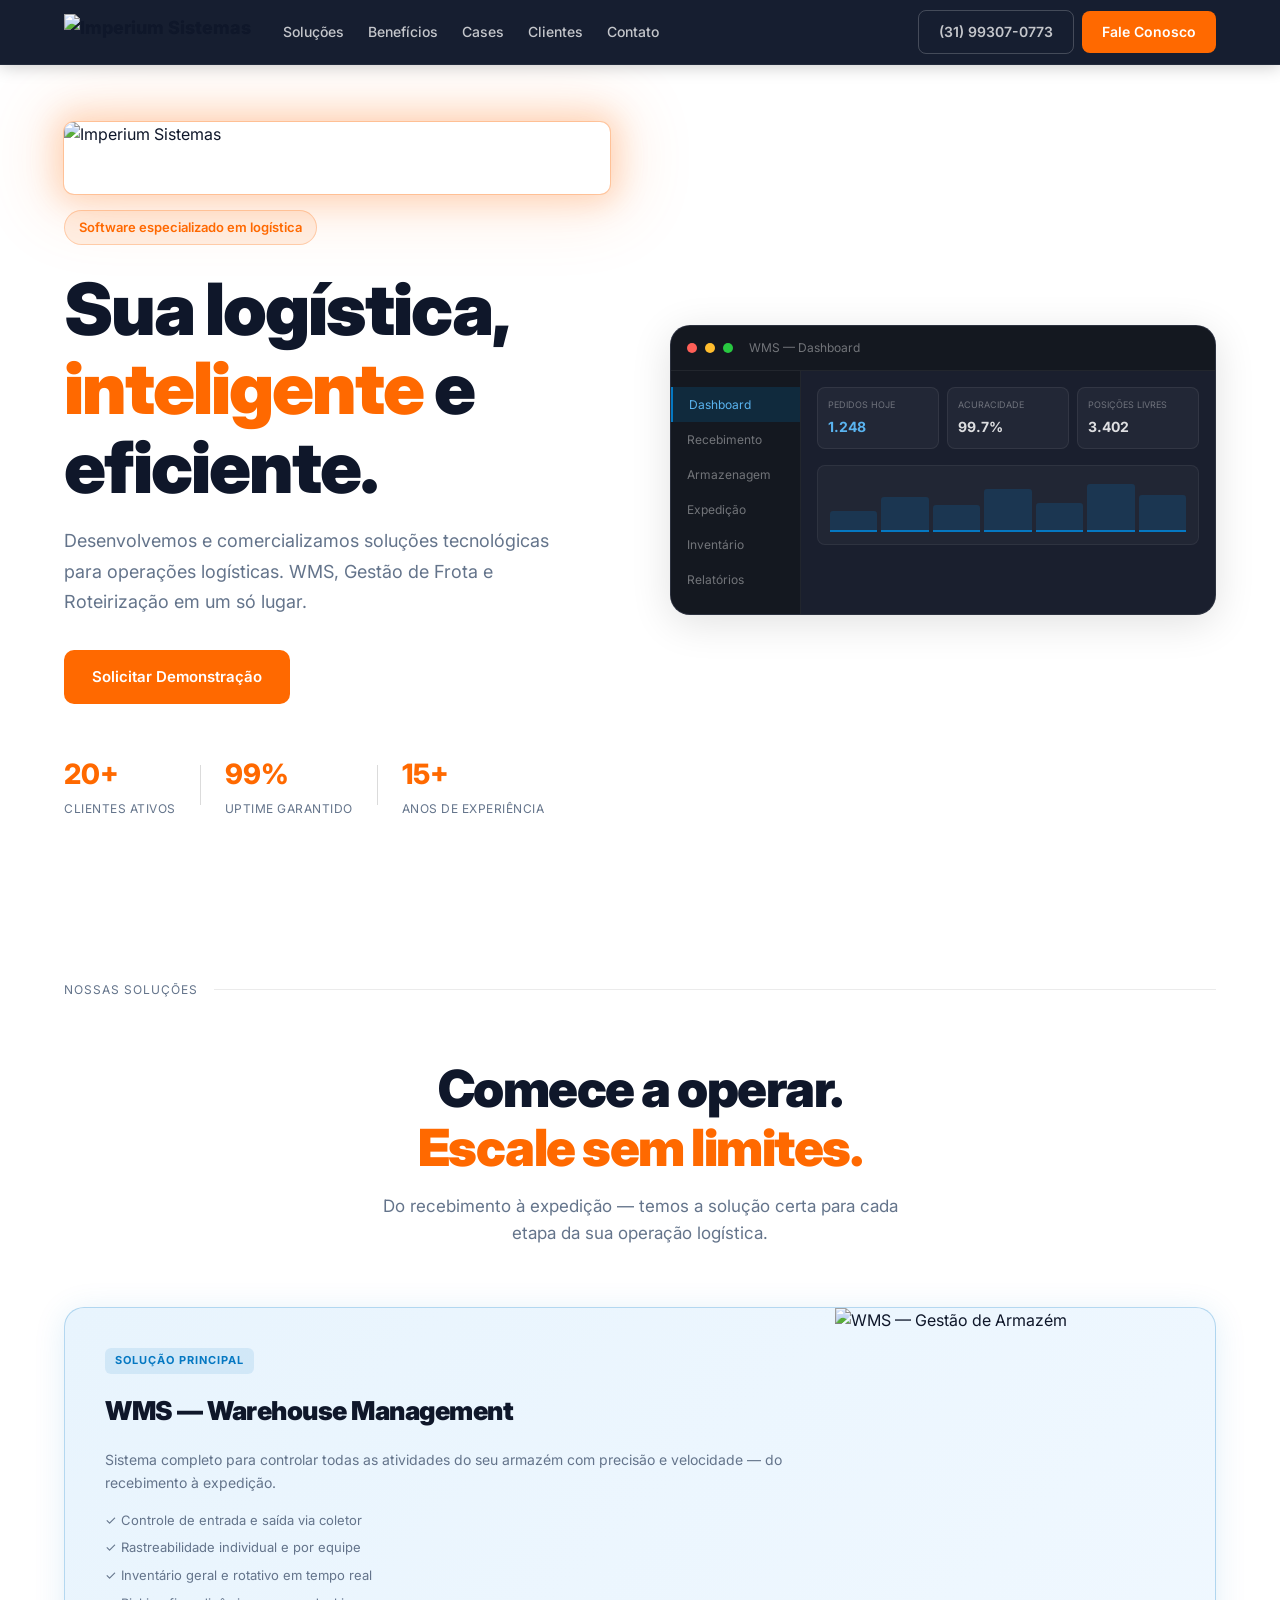
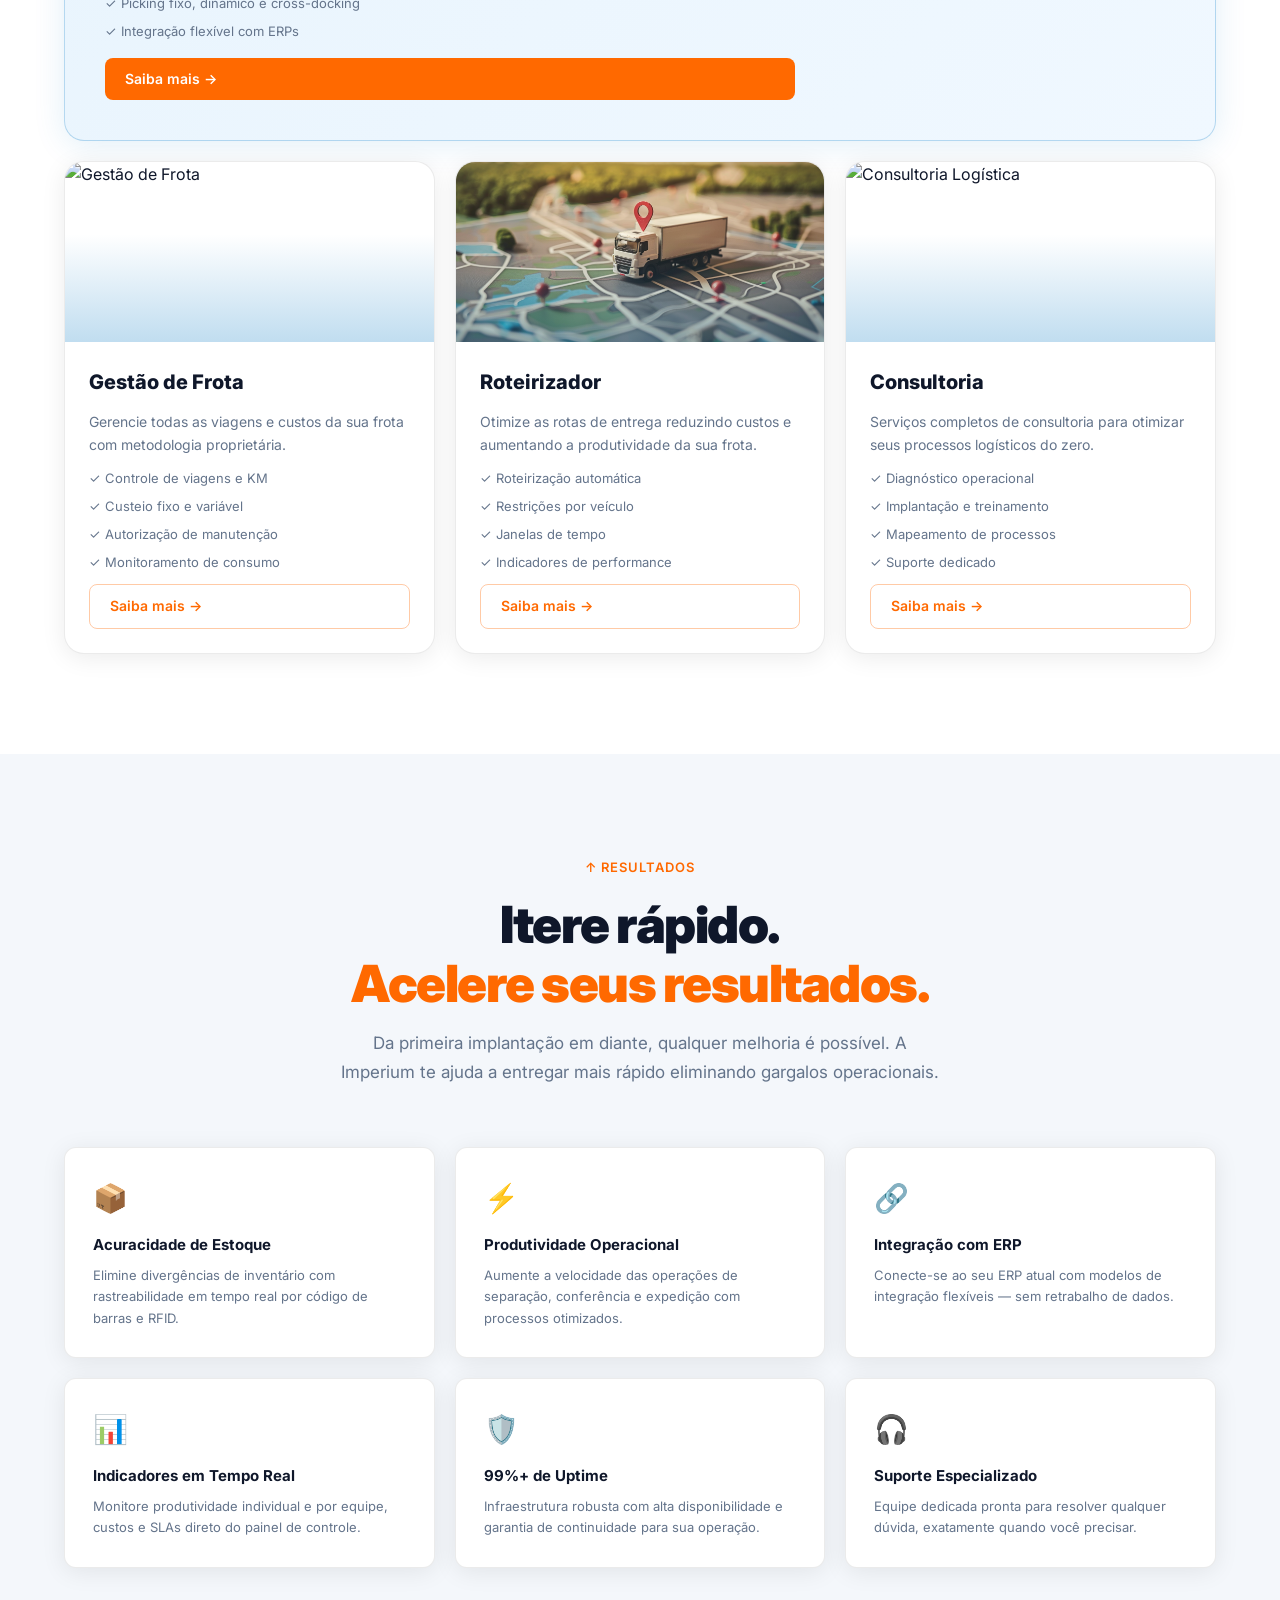
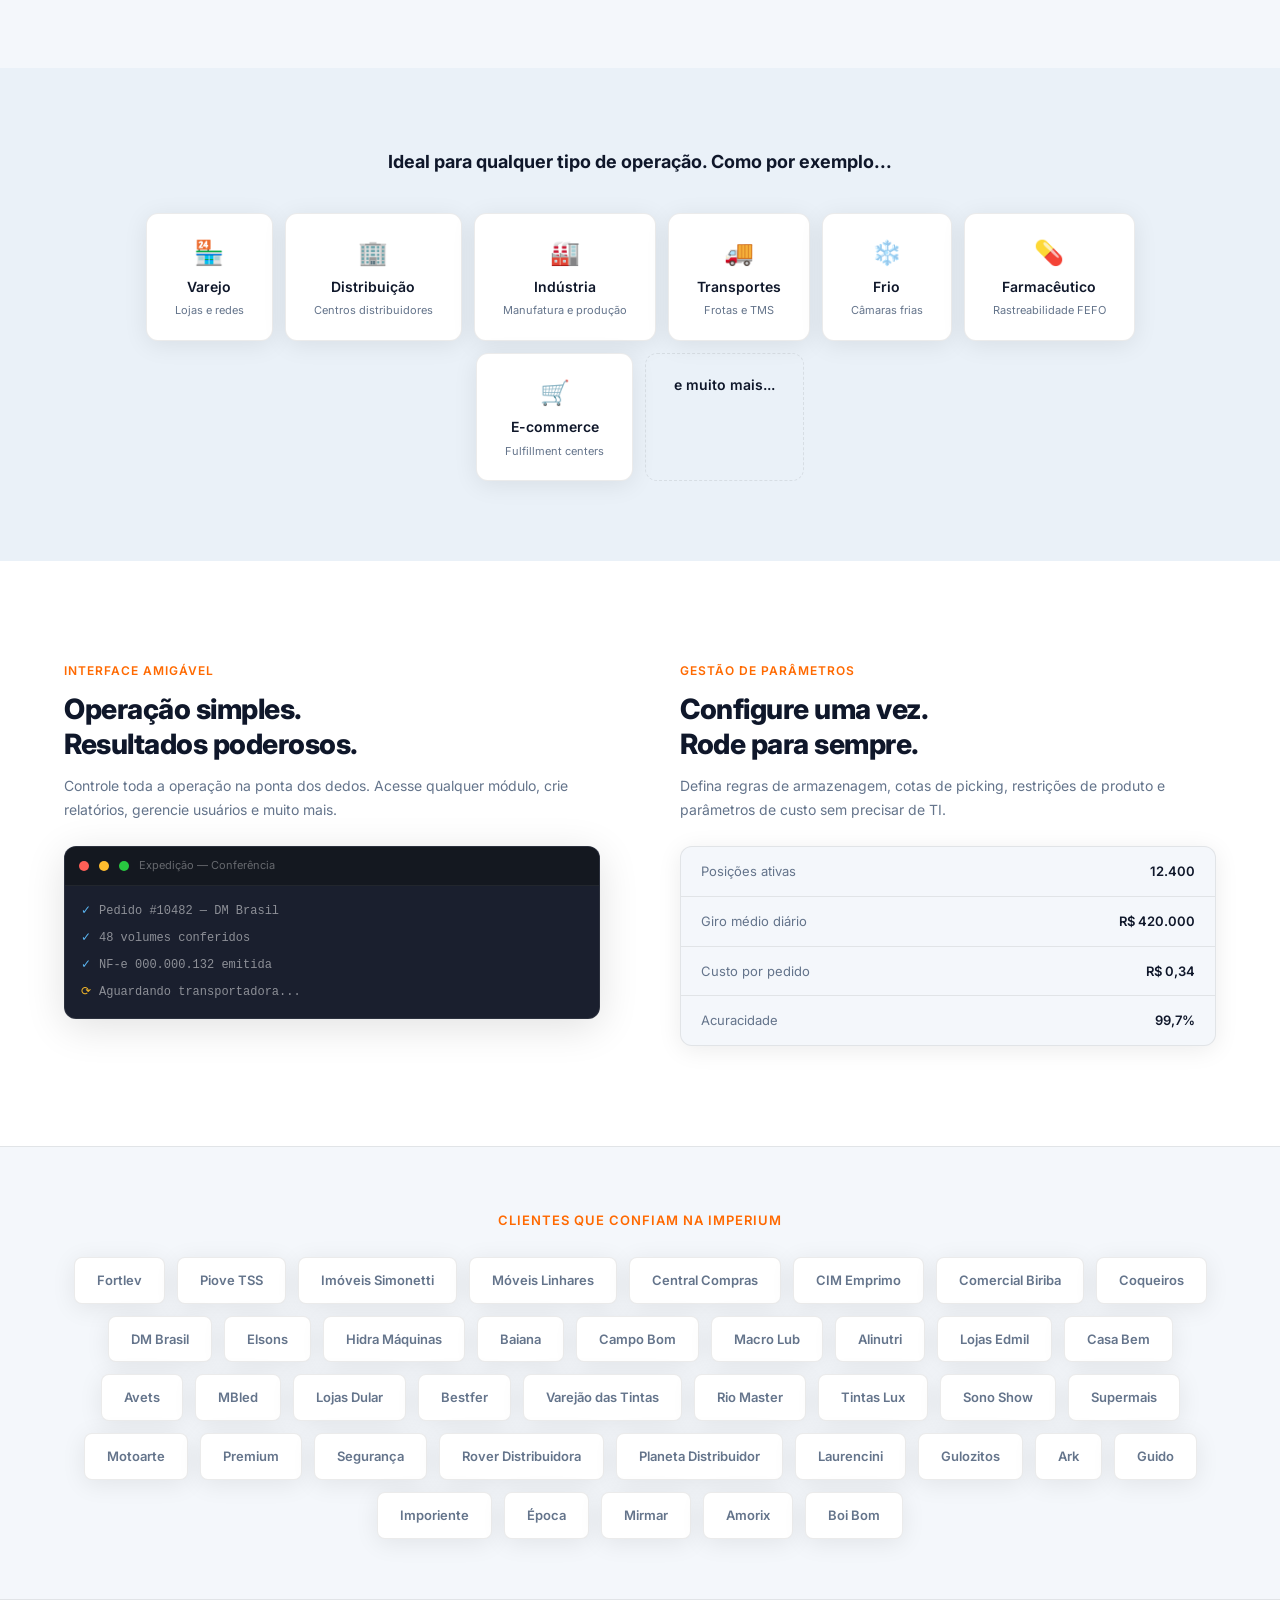
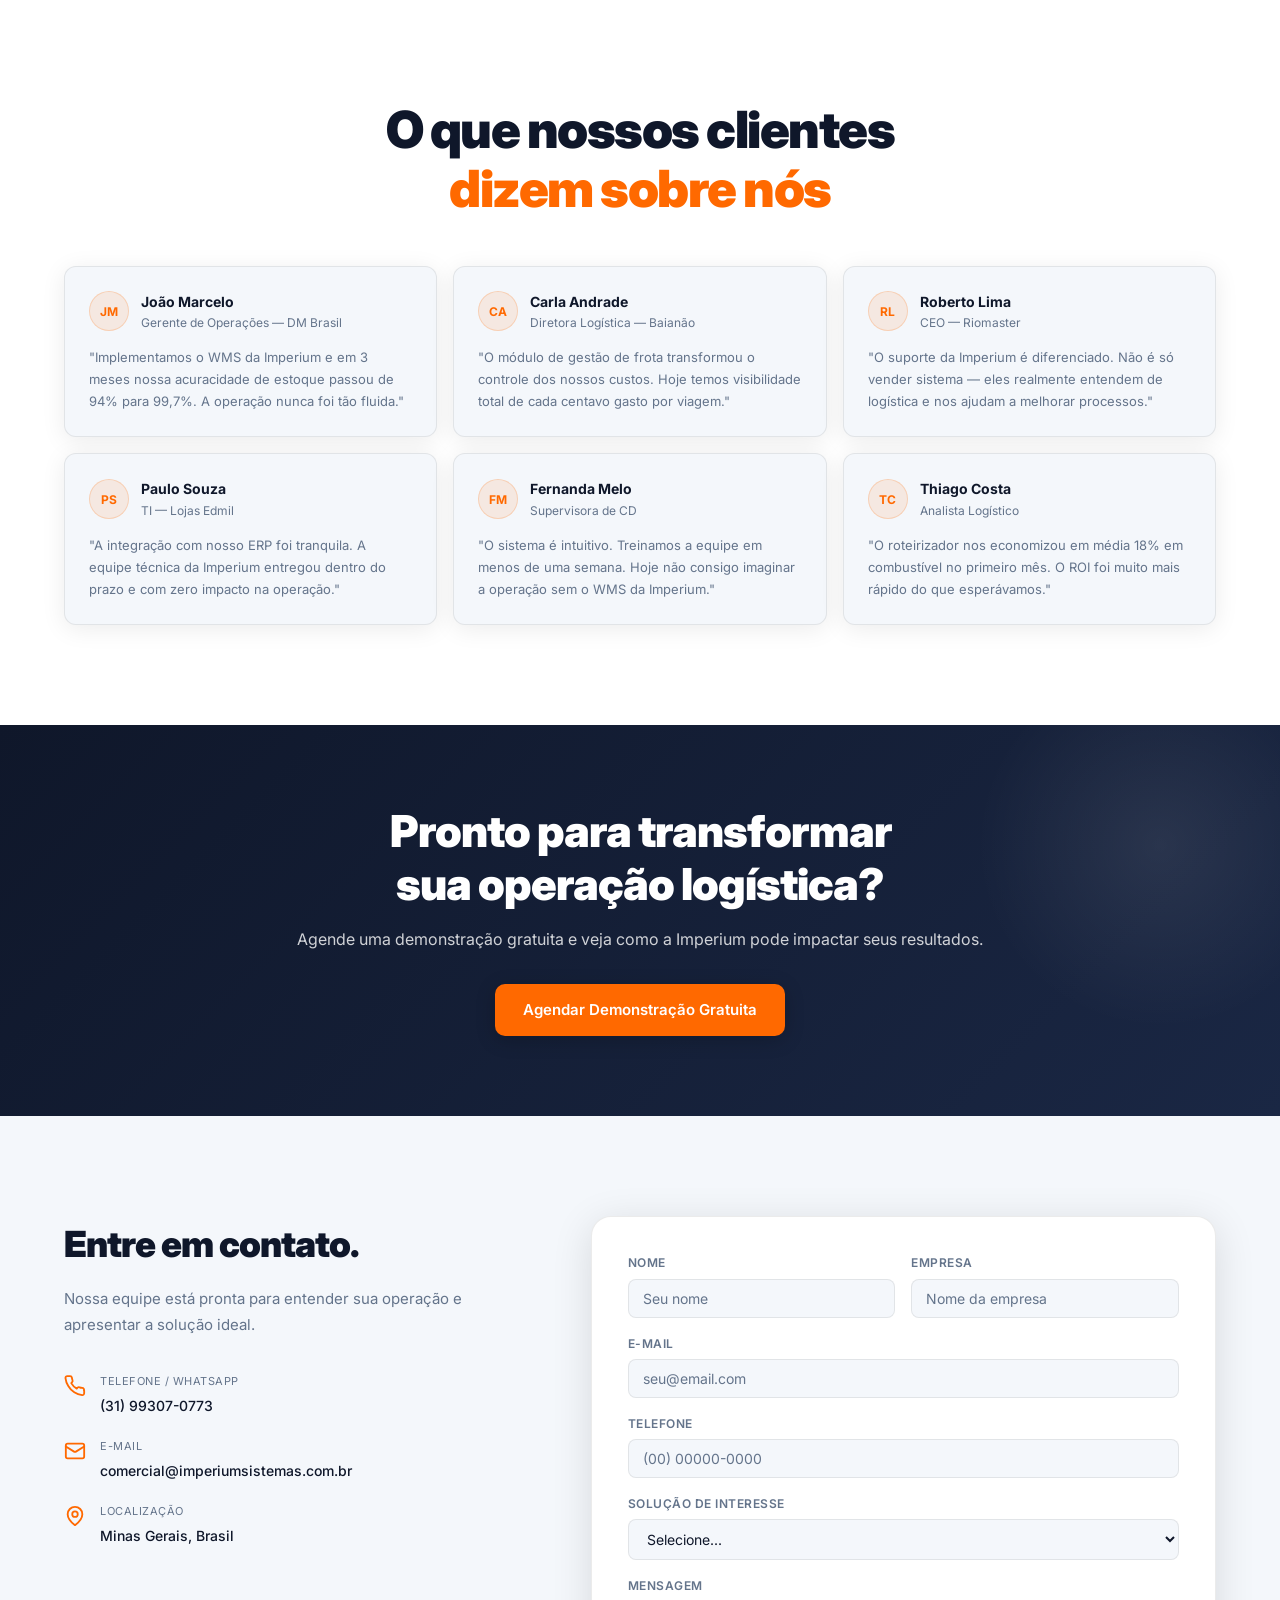
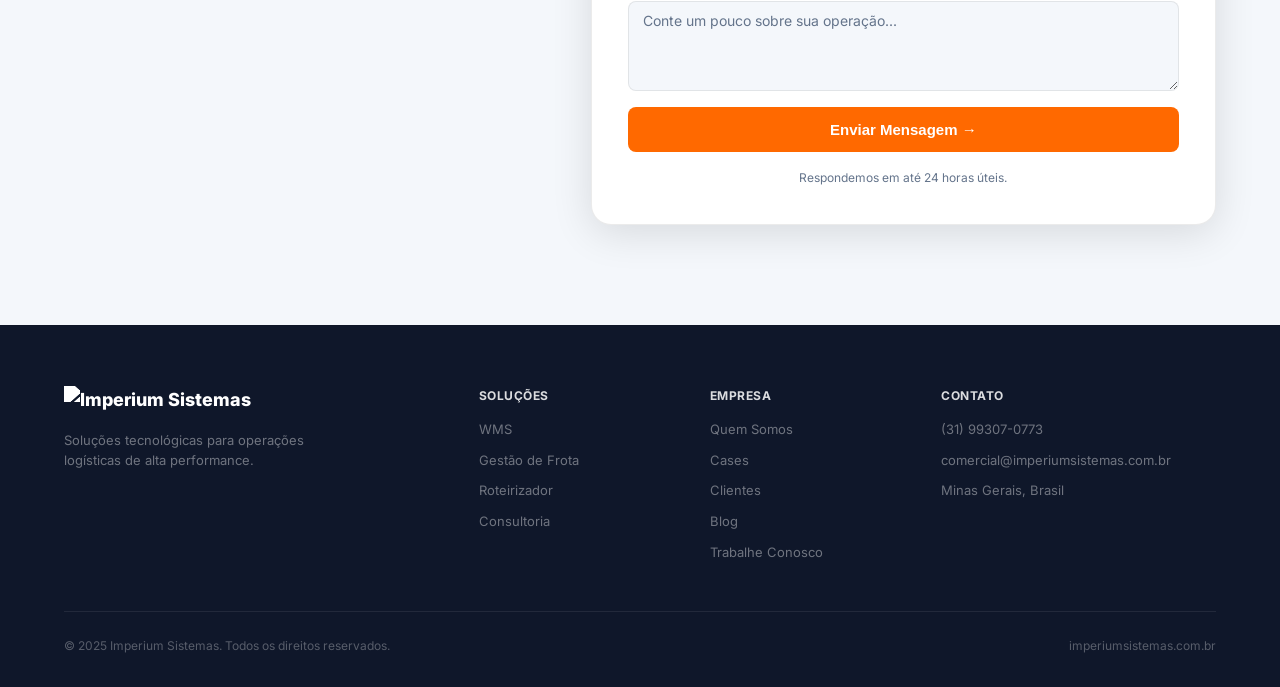
==== index.html @ 463099c1 "Initial commit — Imperium Sistemas site" ====
<!DOCTYPE html>
<html lang="pt-BR">
<head>
  <meta charset="UTF-8" />
  <meta name="viewport" content="width=device-width, initial-scale=1.0" />
  <title>Imperium Sistemas — Soluções em Logística</title>
  <link rel="preconnect" href="https://fonts.googleapis.com" />
  <link href="https://fonts.googleapis.com/css2?family=Inter:wght@400;500;600;700;800;900&display=swap" rel="stylesheet" />
  <link rel="stylesheet" href="style.css" />
</head>
<body>

  <!-- NAV -->
  <nav class="nav">
    <div class="nav-inner">
      <a href="#" class="logo">
        <img src="https://imperiumsistemas.com.br/wp-content/uploads/2020/06/logo_grande.jpeg" alt="Imperium Sistemas" class="logo-img" />
      </a>
      <ul class="nav-links">
        <li><a href="#solucoes">Soluções</a></li>
        <li><a href="#beneficios">Benefícios</a></li>
        <li><a href="#cases">Cases</a></li>
        <li><a href="#clientes">Clientes</a></li>
        <li><a href="#contato">Contato</a></li>
      </ul>
      <div class="nav-actions">
        <a href="tel:+5531993070773" class="btn btn-ghost">(31) 99307-0773</a>
        <a href="#contato" class="btn btn-primary">Fale Conosco</a>
      </div>
      <button class="hamburger" onclick="toggleMenu()">
        <span></span><span></span><span></span>
      </button>
    </div>
    <div class="mobile-menu" id="mobileMenu">
      <a href="#solucoes">Soluções</a>
      <a href="#beneficios">Benefícios</a>
      <a href="#cases">Cases</a>
      <a href="#clientes">Clientes</a>
      <a href="#contato">Contato</a>
    </div>
  </nav>

  <!-- HERO -->
  <section class="hero">
    <div class="hero-bg"></div>
    <div class="container">
      <div class="hero-logo-wrap">
        <img src="https://imperiumsistemas.com.br/wp-content/uploads/2020/06/logo_grande.jpeg" alt="Imperium Sistemas" class="hero-logo" />
      </div>
      <div class="hero-badge">Software especializado em logística</div>
      <h1 class="hero-title">
        Sua logística,<br />
        <span class="text-green">inteligente</span> e eficiente.
      </h1>
      <p class="hero-sub">
        Desenvolvemos e comercializamos soluções tecnológicas para operações logísticas.
        WMS, Gestão de Frota e Roteirização em um só lugar.
      </p>
      <div class="hero-cta">
        <a href="#contato" class="btn btn-primary btn-lg">Solicitar Demonstração</a>
        <a href="#solucoes" class="btn btn-ghost btn-lg">Ver Soluções →</a>
      </div>
      <div class="hero-stats">
        <div class="stat">
          <span class="stat-num">20+</span>
          <span class="stat-label">Clientes ativos</span>
        </div>
        <div class="stat-divider"></div>
        <div class="stat">
          <span class="stat-num">99%</span>
          <span class="stat-label">Uptime garantido</span>
        </div>
        <div class="stat-divider"></div>
        <div class="stat">
          <span class="stat-num">15+</span>
          <span class="stat-label">Anos de experiência</span>
        </div>
      </div>
    </div>
    <div class="hero-visual">
      <div class="dashboard-mock">
        <div class="mock-header">
          <span class="dot red"></span><span class="dot yellow"></span><span class="dot green"></span>
          <span class="mock-title" id="mockTitle">WMS — Dashboard</span>
        </div>
        <div class="mock-body">
          <div class="mock-sidebar">
            <div class="mock-item active" onclick="switchTab(this,'dashboard')">Dashboard</div>
            <div class="mock-item" onclick="switchTab(this,'recebimento')">Recebimento</div>
            <div class="mock-item" onclick="switchTab(this,'armazenagem')">Armazenagem</div>
            <div class="mock-item" onclick="switchTab(this,'expedicao')">Expedição</div>
            <div class="mock-item" onclick="switchTab(this,'inventario')">Inventário</div>
            <div class="mock-item" onclick="switchTab(this,'relatorios')">Relatórios</div>
          </div>
          <div class="mock-content" id="mockContent">
            <!-- Dashboard (padrão) -->
            <div class="mock-cards">
              <div class="mock-card">
                <span class="mock-card-label">Pedidos hoje</span>
                <span class="mock-card-val accent">1.248</span>
              </div>
              <div class="mock-card">
                <span class="mock-card-label">Acuracidade</span>
                <span class="mock-card-val">99.7%</span>
              </div>
              <div class="mock-card">
                <span class="mock-card-label">Posições livres</span>
                <span class="mock-card-val">3.402</span>
              </div>
            </div>
            <div class="mock-chart">
              <div class="chart-bar" style="height:40%"></div>
              <div class="chart-bar" style="height:65%"></div>
              <div class="chart-bar" style="height:50%"></div>
              <div class="chart-bar" style="height:80%"></div>
              <div class="chart-bar" style="height:55%"></div>
              <div class="chart-bar" style="height:90%"></div>
              <div class="chart-bar" style="height:70%"></div>
            </div>
          </div>
        </div>
      </div>
    </div>
  </section>

  <!-- SECTION LABEL -->
  <div class="section-label container">
    <span>Nossas Soluções</span>
    <div class="section-line"></div>
  </div>

  <!-- SOLUCOES -->
  <section class="solucoes" id="solucoes">
    <div class="container">
      <div class="section-header">
        <h2>Comece a operar.<br /><span class="text-green">Escale sem limites.</span></h2>
        <p>Do recebimento à expedição — temos a solução certa para cada etapa da sua operação logística.</p>
      </div>

      <div class="solutions-grid">

        <!-- WMS — card destaque com imagem lateral -->
        <div class="solution-card featured">
          <div class="sol-body">
            <div class="sol-tag">Solução Principal</div>
            <h3>WMS — Warehouse Management</h3>
            <p class="sol-desc">Sistema completo para controlar todas as atividades do seu armazém com precisão e velocidade — do recebimento à expedição.</p>
            <ul class="sol-list">
              <li>✓ Controle de entrada e saída via coletor</li>
              <li>✓ Rastreabilidade individual e por equipe</li>
              <li>✓ Inventário geral e rotativo em tempo real</li>
              <li>✓ Picking fixo, dinâmico e cross-docking</li>
              <li>✓ Integração flexível com ERPs</li>
            </ul>
            <a href="#contato" class="btn btn-primary">Saiba mais →</a>
          </div>
          <div class="sol-img-wrap">
            <img src="https://imperiumsistemas.com.br/wp-content/uploads/2021/01/shutterstock_252243379.jpg" alt="WMS — Gestão de Armazém" />
          </div>
        </div>

        <!-- Gestão de Frota -->
        <div class="solution-card">
          <div class="sol-img-top">
            <img src="https://imperiumsistemas.com.br/wp-content/uploads/2021/01/shutterstock_1767307106.jpg" alt="Gestão de Frota" />
            <div class="sol-img-overlay"></div>
          </div>
          <div class="sol-card-body">
            <h3>Gestão de Frota</h3>
            <p class="sol-desc">Gerencie todas as viagens e custos da sua frota com metodologia proprietária.</p>
            <ul class="sol-list">
              <li>✓ Controle de viagens e KM</li>
              <li>✓ Custeio fixo e variável</li>
              <li>✓ Autorização de manutenção</li>
              <li>✓ Monitoramento de consumo</li>
            </ul>
            <a href="#contato" class="btn btn-outline">Saiba mais →</a>
          </div>
        </div>

        <!-- Roteirizador -->
        <div class="solution-card">
          <div class="sol-img-top">
            <img src="imagem-caminhão em mapa.png" alt="Roteirizador" />
            <div class="sol-img-overlay"></div>
          </div>
          <div class="sol-card-body">
            <h3>Roteirizador</h3>
            <p class="sol-desc">Otimize as rotas de entrega reduzindo custos e aumentando a produtividade da sua frota.</p>
            <ul class="sol-list">
              <li>✓ Roteirização automática</li>
              <li>✓ Restrições por veículo</li>
              <li>✓ Janelas de tempo</li>
              <li>✓ Indicadores de performance</li>
            </ul>
            <a href="#contato" class="btn btn-outline">Saiba mais →</a>
          </div>
        </div>

        <!-- Consultoria -->
        <div class="solution-card">
          <div class="sol-img-top">
            <img src="https://images.unsplash.com/photo-1600880292203-757bb62b4baf?w=600&q=80" alt="Consultoria Logística" />
            <div class="sol-img-overlay"></div>
          </div>
          <div class="sol-card-body">
            <h3>Consultoria</h3>
            <p class="sol-desc">Serviços completos de consultoria para otimizar seus processos logísticos do zero.</p>
            <ul class="sol-list">
              <li>✓ Diagnóstico operacional</li>
              <li>✓ Implantação e treinamento</li>
              <li>✓ Mapeamento de processos</li>
              <li>✓ Suporte dedicado</li>
            </ul>
            <a href="#contato" class="btn btn-outline">Saiba mais →</a>
          </div>
        </div>

      </div>
    </div>
  </section>

  <!-- BENEFICIOS -->
  <section class="beneficios" id="beneficios">
    <div class="container">
      <div class="section-label-inline">
        <span class="text-green">↑ Resultados</span>
      </div>
      <h2 class="section-title-center">Itere rápido.<br /><span class="text-green">Acelere seus resultados.</span></h2>
      <p class="section-sub-center">Da primeira implantação em diante, qualquer melhoria é possível. A Imperium te ajuda a entregar mais rápido eliminando gargalos operacionais.</p>

      <div class="benefits-grid">
        <div class="benefit-card">
          <div class="benefit-icon">📦</div>
          <h4>Acuracidade de Estoque</h4>
          <p>Elimine divergências de inventário com rastreabilidade em tempo real por código de barras e RFID.</p>
        </div>
        <div class="benefit-card">
          <div class="benefit-icon">⚡</div>
          <h4>Produtividade Operacional</h4>
          <p>Aumente a velocidade das operações de separação, conferência e expedição com processos otimizados.</p>
        </div>
        <div class="benefit-card">
          <div class="benefit-icon">🔗</div>
          <h4>Integração com ERP</h4>
          <p>Conecte-se ao seu ERP atual com modelos de integração flexíveis — sem retrabalho de dados.</p>
        </div>
        <div class="benefit-card">
          <div class="benefit-icon">📊</div>
          <h4>Indicadores em Tempo Real</h4>
          <p>Monitore produtividade individual e por equipe, custos e SLAs direto do painel de controle.</p>
        </div>
        <div class="benefit-card">
          <div class="benefit-icon">🛡️</div>
          <h4>99%+ de Uptime</h4>
          <p>Infraestrutura robusta com alta disponibilidade e garantia de continuidade para sua operação.</p>
        </div>
        <div class="benefit-card">
          <div class="benefit-icon">🎧</div>
          <h4>Suporte Especializado</h4>
          <p>Equipe dedicada pronta para resolver qualquer dúvida, exatamente quando você precisar.</p>
        </div>
      </div>
    </div>
  </section>

  <!-- IDEAL PARA -->
  <section class="ideal">
    <div class="container">
      <p class="ideal-label">Ideal para qualquer tipo de operação. Como por exemplo...</p>
      <div class="ideal-grid">
        <div class="ideal-card">
          <span class="ideal-icon">🏪</span>
          <span>Varejo</span>
          <small>Lojas e redes</small>
        </div>
        <div class="ideal-card">
          <span class="ideal-icon">🏢</span>
          <span>Distribuição</span>
          <small>Centros distribuidores</small>
        </div>
        <div class="ideal-card">
          <span class="ideal-icon">🏭</span>
          <span>Indústria</span>
          <small>Manufatura e produção</small>
        </div>
        <div class="ideal-card">
          <span class="ideal-icon">🚚</span>
          <span>Transportes</span>
          <small>Frotas e TMS</small>
        </div>
        <div class="ideal-card">
          <span class="ideal-icon">❄️</span>
          <span>Frio</span>
          <small>Câmaras frias</small>
        </div>
        <div class="ideal-card">
          <span class="ideal-icon">💊</span>
          <span>Farmacêutico</span>
          <small>Rastreabilidade FEFO</small>
        </div>
        <div class="ideal-card">
          <span class="ideal-icon">🛒</span>
          <span>E-commerce</span>
          <small>Fulfillment centers</small>
        </div>
        <div class="ideal-card more">
          <span>e muito mais...</span>
        </div>
      </div>
    </div>
  </section>

  <!-- DIFERENCIAIS -->
  <section class="diferenciais">
    <div class="container">
      <div class="dif-grid">
        <div class="dif-left">
          <span class="text-green small-label">Interface Amigável</span>
          <h3>Operação simples.<br />Resultados poderosos.</h3>
          <p>Controle toda a operação na ponta dos dedos. Acesse qualquer módulo, crie relatórios, gerencie usuários e muito mais.</p>
          <div class="dif-terminal">
            <div class="terminal-header">
              <span class="dot red"></span><span class="dot yellow"></span><span class="dot green"></span>
              <span>Expedição — Conferência</span>
            </div>
            <div class="terminal-body">
              <div class="t-line"><span class="t-green">✓</span> Pedido #10482 — DM Brasil</div>
              <div class="t-line"><span class="t-green">✓</span> 48 volumes conferidos</div>
              <div class="t-line"><span class="t-green">✓</span> NF-e 000.000.132 emitida</div>
              <div class="t-line"><span class="t-yellow">⟳</span> Aguardando transportadora...</div>
            </div>
          </div>
        </div>
        <div class="dif-right">
          <span class="text-green small-label">Gestão de Parâmetros</span>
          <h3>Configure uma vez.<br />Rode para sempre.</h3>
          <p>Defina regras de armazenagem, cotas de picking, restrições de produto e parâmetros de custo sem precisar de TI.</p>
          <div class="dif-pricing">
            <div class="pricing-row">
              <span>Posições ativas</span>
              <span class="text-green">12.400</span>
            </div>
            <div class="pricing-row">
              <span>Giro médio diário</span>
              <span>R$ 420.000</span>
            </div>
            <div class="pricing-row">
              <span>Custo por pedido</span>
              <span class="text-green">R$ 0,34</span>
            </div>
            <div class="pricing-row">
              <span>Acuracidade</span>
              <span class="text-green">99,7%</span>
            </div>
          </div>
        </div>
      </div>
    </div>
  </section>

  <!-- CLIENTES -->
  <section class="clientes" id="clientes">
    <div class="container">
      <div class="section-label-inline">
        <span class="text-green">Clientes que confiam na Imperium</span>
      </div>
      <div class="clients-logos">
        <div class="client-logo">Fortlev</div>
        <div class="client-logo">Piove TSS</div>
        <div class="client-logo">Imóveis Simonetti</div>
        <div class="client-logo">Móveis Linhares</div>
        <div class="client-logo">Central Compras</div>
        <div class="client-logo">CIM Emprimo</div>
        <div class="client-logo">Comercial Biriba</div>
        <div class="client-logo">Coqueiros</div>
        <div class="client-logo">DM Brasil</div>
        <div class="client-logo">Elsons</div>
        <div class="client-logo">Hidra Máquinas</div>
        <div class="client-logo">Baiana</div>
        <div class="client-logo">Campo Bom</div>
        <div class="client-logo">Macro Lub</div>
        <div class="client-logo">Alinutri</div>
        <div class="client-logo">Lojas Edmil</div>
        <div class="client-logo">Casa Bem</div>
        <div class="client-logo">Avets</div>
        <div class="client-logo">MBled</div>
        <div class="client-logo">Lojas Dular</div>
        <div class="client-logo">Bestfer</div>
        <div class="client-logo">Varejão das Tintas</div>
        <div class="client-logo">Rio Master</div>
        <div class="client-logo">Tintas Lux</div>
        <div class="client-logo">Sono Show</div>
        <div class="client-logo">Supermais</div>
        <div class="client-logo">Motoarte</div>
        <div class="client-logo">Premium</div>
        <div class="client-logo">Segurança</div>
        <div class="client-logo">Rover Distribuidora</div>
        <div class="client-logo">Planeta Distribuidor</div>
        <div class="client-logo">Laurencini</div>
        <div class="client-logo">Gulozitos</div>
        <div class="client-logo">Ark</div>
        <div class="client-logo">Guido</div>
        <div class="client-logo">Imporiente</div>
        <div class="client-logo">Época</div>
        <div class="client-logo">Mirmar</div>
        <div class="client-logo">Amorix</div>
        <div class="client-logo">Boi Bom</div>
      </div>
    </div>
  </section>

  <!-- DEPOIMENTOS -->
  <section class="depoimentos" id="cases">
    <div class="container">
      <h2 class="section-title-center">O que nossos clientes<br /><span class="text-green">dizem sobre nós</span></h2>
      <div class="testimonials-grid">

        <div class="testimonial-card">
          <div class="testi-header">
            <div class="testi-avatar">JM</div>
            <div>
              <div class="testi-name">João Marcelo</div>
              <div class="testi-role">Gerente de Operações — DM Brasil</div>
            </div>
          </div>
          <p>"Implementamos o WMS da Imperium e em 3 meses nossa acuracidade de estoque passou de 94% para 99,7%. A operação nunca foi tão fluida."</p>
        </div>

        <div class="testimonial-card">
          <div class="testi-header">
            <div class="testi-avatar">CA</div>
            <div>
              <div class="testi-name">Carla Andrade</div>
              <div class="testi-role">Diretora Logística — Baianão</div>
            </div>
          </div>
          <p>"O módulo de gestão de frota transformou o controle dos nossos custos. Hoje temos visibilidade total de cada centavo gasto por viagem."</p>
        </div>

        <div class="testimonial-card">
          <div class="testi-header">
            <div class="testi-avatar">RL</div>
            <div>
              <div class="testi-name">Roberto Lima</div>
              <div class="testi-role">CEO — Riomaster</div>
            </div>
          </div>
          <p>"O suporte da Imperium é diferenciado. Não é só vender sistema — eles realmente entendem de logística e nos ajudam a melhorar processos."</p>
        </div>

        <div class="testimonial-card">
          <div class="testi-header">
            <div class="testi-avatar">PS</div>
            <div>
              <div class="testi-name">Paulo Souza</div>
              <div class="testi-role">TI — Lojas Edmil</div>
            </div>
          </div>
          <p>"A integração com nosso ERP foi tranquila. A equipe técnica da Imperium entregou dentro do prazo e com zero impacto na operação."</p>
        </div>

        <div class="testimonial-card">
          <div class="testi-header">
            <div class="testi-avatar">FM</div>
            <div>
              <div class="testi-name">Fernanda Melo</div>
              <div class="testi-role">Supervisora de CD</div>
            </div>
          </div>
          <p>"O sistema é intuitivo. Treinamos a equipe em menos de uma semana. Hoje não consigo imaginar a operação sem o WMS da Imperium."</p>
        </div>

        <div class="testimonial-card">
          <div class="testi-header">
            <div class="testi-avatar">TC</div>
            <div>
              <div class="testi-name">Thiago Costa</div>
              <div class="testi-role">Analista Logístico</div>
            </div>
          </div>
          <p>"O roteirizador nos economizou em média 18% em combustível no primeiro mês. O ROI foi muito mais rápido do que esperávamos."</p>
        </div>

      </div>
    </div>
  </section>

  <!-- CTA BANNER -->
  <section class="cta-banner">
    <div class="container">
      <div class="cta-content">
        <h2>Pronto para transformar<br />sua operação logística?</h2>
        <p>Agende uma demonstração gratuita e veja como a Imperium pode impactar seus resultados.</p>
        <a href="#contato" class="btn btn-primary btn-lg">Agendar Demonstração Gratuita</a>
      </div>
    </div>
  </section>

  <!-- CONTATO -->
  <section class="contato" id="contato">
    <div class="container">
      <div class="contato-grid">
        <div class="contato-info">
          <h2>Entre em contato.</h2>
          <p>Nossa equipe está pronta para entender sua operação e apresentar a solução ideal.</p>
          <div class="contact-items">
            <div class="contact-item">
              <svg class="contact-icon" viewBox="0 0 24 24" fill="none" stroke="currentColor" stroke-width="2" stroke-linecap="round" stroke-linejoin="round"><path d="M22 16.92v3a2 2 0 0 1-2.18 2 19.79 19.79 0 0 1-8.63-3.07A19.5 19.5 0 0 1 4.69 12 19.79 19.79 0 0 1 1.61 3.41 2 2 0 0 1 3.6 1.24h3a2 2 0 0 1 2 1.72c.127.96.361 1.903.7 2.81a2 2 0 0 1-.45 2.11L7.91 8.83a16 16 0 0 0 6 6l.95-.95a2 2 0 0 1 2.11-.45c.907.339 1.85.573 2.81.7A2 2 0 0 1 21.73 16.92z"/></svg>
              <div>
                <div class="contact-label">Telefone / WhatsApp</div>
                <a href="tel:+5531993070773">(31) 99307-0773</a>
              </div>
            </div>
            <div class="contact-item">
              <svg class="contact-icon" viewBox="0 0 24 24" fill="none" stroke="currentColor" stroke-width="2" stroke-linecap="round" stroke-linejoin="round"><rect x="2" y="4" width="20" height="16" rx="2"/><path d="m22 7-8.97 5.7a1.94 1.94 0 0 1-2.06 0L2 7"/></svg>
              <div>
                <div class="contact-label">E-mail</div>
                <a href="mailto:comercial@imperiumsistemas.com.br">comercial@imperiumsistemas.com.br</a>
              </div>
            </div>
            <div class="contact-item">
              <svg class="contact-icon" viewBox="0 0 24 24" fill="none" stroke="currentColor" stroke-width="2" stroke-linecap="round" stroke-linejoin="round"><path d="M20 10c0 6-8 12-8 12s-8-6-8-12a8 8 0 0 1 16 0Z"/><circle cx="12" cy="10" r="3"/></svg>
              <div>
                <div class="contact-label">Localização</div>
                <span>Minas Gerais, Brasil</span>
              </div>
            </div>
          </div>
        </div>
        <form class="contato-form" onsubmit="handleForm(event)">
          <div class="form-row">
            <div class="form-group">
              <label>Nome</label>
              <input type="text" placeholder="Seu nome" required />
            </div>
            <div class="form-group">
              <label>Empresa</label>
              <input type="text" placeholder="Nome da empresa" required />
            </div>
          </div>
          <div class="form-group">
            <label>E-mail</label>
            <input type="email" placeholder="seu@email.com" required />
          </div>
          <div class="form-group">
            <label>Telefone</label>
            <input type="tel" placeholder="(00) 00000-0000" />
          </div>
          <div class="form-group">
            <label>Solução de interesse</label>
            <select>
              <option value="">Selecione...</option>
              <option>WMS — Warehouse Management System</option>
              <option>Gestão de Frota</option>
              <option>Roteirizador</option>
              <option>Consultoria Logística</option>
              <option>Não sei ainda</option>
            </select>
          </div>
          <div class="form-group">
            <label>Mensagem</label>
            <textarea placeholder="Conte um pouco sobre sua operação..." rows="4"></textarea>
          </div>
          <button type="submit" class="btn btn-primary btn-full">Enviar Mensagem →</button>
          <p class="form-note">Respondemos em até 24 horas úteis.</p>
        </form>
      </div>
    </div>
  </section>

  <!-- FOOTER -->
  <footer class="footer">
    <div class="container">
      <div class="footer-grid">
        <div class="footer-brand">
          <a href="#" class="logo">
            <img src="https://imperiumsistemas.com.br/wp-content/uploads/2020/06/logo_grande.jpeg" alt="Imperium Sistemas" class="logo-img" />
          </a>
          <p>Soluções tecnológicas para operações logísticas de alta performance.</p>
        </div>
        <div class="footer-links">
          <h5>Soluções</h5>
          <a href="#solucoes">WMS</a>
          <a href="#solucoes">Gestão de Frota</a>
          <a href="#solucoes">Roteirizador</a>
          <a href="#solucoes">Consultoria</a>
        </div>
        <div class="footer-links">
          <h5>Empresa</h5>
          <a href="#">Quem Somos</a>
          <a href="#cases">Cases</a>
          <a href="#clientes">Clientes</a>
          <a href="#">Blog</a>
          <a href="#">Trabalhe Conosco</a>
        </div>
        <div class="footer-links">
          <h5>Contato</h5>
          <a href="tel:+5531993070773">(31) 99307-0773</a>
          <a href="mailto:comercial@imperiumsistemas.com.br">comercial@imperiumsistemas.com.br</a>
          <a href="#">Minas Gerais, Brasil</a>
        </div>
      </div>
      <div class="footer-bottom">
        <span>© 2025 Imperium Sistemas. Todos os direitos reservados.</span>
        <span>imperiumsistemas.com.br</span>
      </div>
    </div>
  </footer>

  <script src="script.js"></script>
</body>
</html>
---- style.css ----
/* ============================================
   IMPERIUM SISTEMAS — LIGHT THEME
   Branco · Azul escuro #0578c2 · Laranja #ff6900
============================================ */

*, *::before, *::after { box-sizing: border-box; margin: 0; padding: 0; }

:root {
  --bg:          #ffffff;
  --bg2:         #f4f7fb;
  --bg3:         #eaf1f8;
  --border:      rgba(0,0,0,0.08);
  --border2:     rgba(0,0,0,0.14);
  --blue:        #0578c2;
  --blue-dim:    rgba(5,120,194,0.10);
  --orange:      #ff6900;
  --orange-dim:  rgba(255,105,0,0.10);
  --orange-dark: #e05a00;
  /* aliases legados */
  --green:       #0578c2;
  --green-dim:   rgba(5,120,194,0.10);
  --text:        #0f172a;
  --text-muted:  #64748b;
  --white:       #ffffff;
  --radius:      12px;
  --radius-lg:   20px;
  --shadow:      0 4px 24px rgba(0,0,0,0.08);
  --shadow-lg:   0 8px 40px rgba(0,0,0,0.12);
}

html { scroll-behavior: smooth; }

body {
  font-family: 'Inter', -apple-system, sans-serif;
  background: var(--bg);
  color: var(--text);
  line-height: 1.6;
  overflow-x: hidden;
}

a { text-decoration: none; color: inherit; }
ul { list-style: none; }

.container {
  max-width: 1200px;
  margin: 0 auto;
  padding: 0 24px;
}

/* ============ BUTTONS ============ */
.btn {
  display: inline-flex;
  align-items: center;
  gap: 6px;
  padding: 10px 20px;
  border-radius: 8px;
  font-weight: 600;
  font-size: 14px;
  cursor: pointer;
  border: none;
  transition: all 0.2s ease;
  white-space: nowrap;
}
.btn-primary {
  background: var(--orange);
  color: #fff;
}
.btn-primary:hover { background: var(--orange-dark); transform: translateY(-1px); box-shadow: 0 4px 20px rgba(255,105,0,0.35); }

.btn-ghost {
  background: transparent;
  color: rgba(255,255,255,0.75);
  border: 1px solid rgba(255,255,255,0.2);
}
.btn-ghost:hover { background: rgba(255,255,255,0.08); color: #fff; }

.btn-outline {
  background: transparent;
  color: var(--orange);
  border: 1px solid rgba(255,105,0,0.35);
}
.btn-outline:hover { background: var(--orange-dim); }

.btn-lg { padding: 14px 28px; font-size: 15px; border-radius: 10px; }
.btn-full { width: 100%; justify-content: center; padding: 14px; font-size: 15px; }

/* ============ NAV ============ */
.nav {
  position: fixed;
  top: 0; left: 0; right: 0;
  z-index: 100;
  background: rgba(15,23,42,0.97);
  backdrop-filter: blur(16px);
  border-bottom: 1px solid rgba(255,255,255,0.06);
  box-shadow: 0 2px 16px rgba(0,0,0,0.2);
}
.nav-inner {
  max-width: 1200px;
  margin: 0 auto;
  padding: 0 24px;
  height: 64px;
  display: flex;
  align-items: center;
  gap: 32px;
}
.logo {
  display: flex;
  align-items: center;
  gap: 8px;
  font-weight: 800;
  font-size: 18px;
  flex-shrink: 0;
}
.logo-img { height: 36px; width: auto; object-fit: contain; display: block; }

.nav-links {
  display: flex;
  gap: 24px;
  flex: 1;
}
.nav-links a {
  color: rgba(255,255,255,0.75);
  font-size: 14px;
  font-weight: 500;
  transition: color 0.2s;
}
.nav-links a:hover { color: var(--orange); }

.nav-actions { display: flex; gap: 8px; align-items: center; margin-left: auto; }

.hamburger {
  display: none;
  flex-direction: column;
  gap: 5px;
  background: none;
  border: none;
  cursor: pointer;
  padding: 4px;
  margin-left: auto;
}
.hamburger span { width: 22px; height: 2px; background: var(--text); border-radius: 2px; }
.mobile-menu {
  display: none;
  flex-direction: column;
  padding: 16px 24px;
  border-top: 1px solid var(--border);
  background: var(--bg);
}
.mobile-menu a {
  padding: 12px 0;
  color: var(--text-muted);
  font-size: 15px;
  border-bottom: 1px solid var(--border);
}
.mobile-menu.open { display: flex; }

/* ============ HERO ============ */
.hero {
  min-height: 100vh;
  padding: 120px 24px 80px;
  position: relative;
  display: flex;
  align-items: center;
  max-width: 1200px;
  margin: 0 auto;
  gap: 60px;
}
.hero-bg { display: none; }
.hero > .container {
  flex: 1;
  position: relative;
  z-index: 1;
  padding: 0;
}

/* Hero logo */
.hero-logo-wrap {
  margin-bottom: 16px;
  display: block;
}
.hero-logo-wrap::before { display: none; }
.hero-logo {
  height: 72px;
  width: auto;
  object-fit: contain;
  display: block;
  border-radius: 10px;
  box-shadow:
    0 0 0 1px rgba(255,105,0,0.25),
    0 0 30px 8px rgba(255,105,0,0.22),
    0 0 70px 20px rgba(255,105,0,0.12);
}

.hero-badge {
  display: inline-flex;
  align-items: center;
  gap: 8px;
  background: var(--orange-dim);
  border: 1px solid rgba(255,105,0,0.25);
  color: var(--orange);
  padding: 6px 14px;
  border-radius: 100px;
  font-size: 13px;
  font-weight: 600;
  margin-bottom: 24px;
}

.hero-title {
  font-size: clamp(40px, 6vw, 72px);
  font-weight: 900;
  line-height: 1.1;
  color: var(--text);
  margin-bottom: 20px;
  letter-spacing: -2px;
}
/* accent no título = laranja */
.text-green  { color: var(--orange); }
.text-accent { color: var(--orange); }

.hero-sub {
  font-size: 18px;
  color: var(--text-muted);
  max-width: 500px;
  margin-bottom: 32px;
  line-height: 1.7;
}
.hero-cta { display: flex; gap: 12px; flex-wrap: wrap; margin-bottom: 48px; }
.hero-stats { display: flex; align-items: center; gap: 24px; flex-wrap: wrap; }
.stat { display: flex; flex-direction: column; gap: 2px; }
.stat-num   { font-size: 28px; font-weight: 800; color: var(--orange); }
.stat-label { font-size: 12px; color: var(--text-muted); text-transform: uppercase; letter-spacing: 0.5px; }
.stat-divider { width: 1px; height: 40px; background: var(--border2); }

/* ── DASHBOARD MOCK (permanece escuro — UI de software) ── */
.hero-visual {
  flex: 1;
  max-width: 640px;
  position: relative;
  z-index: 1;
}
.dashboard-mock {
  background: #1a1f2e;
  border: 1px solid rgba(255,255,255,0.08);
  border-radius: var(--radius-lg);
  overflow: hidden;
  box-shadow: var(--shadow-lg);
}
.mock-header {
  background: #141820;
  padding: 12px 16px;
  display: flex;
  align-items: center;
  gap: 8px;
  border-bottom: 1px solid rgba(255,255,255,0.06);
}
.dot { width: 10px; height: 10px; border-radius: 50%; }
.dot.red    { background: #ff5f57; }
.dot.yellow { background: #ffbd2e; }
.dot.green  { background: #28c840; }
.mock-title { font-size: 12px; color: rgba(255,255,255,0.4); margin-left: 8px; }
.mock-body  { display: flex; }

.mock-sidebar {
  width: 130px;
  background: #141820;
  padding: 16px 0;
  border-right: 1px solid rgba(255,255,255,0.06);
  flex-shrink: 0;
}
.mock-item {
  padding: 8px 16px;
  font-size: 12px;
  color: rgba(255,255,255,0.4);
  cursor: pointer;
  transition: all 0.15s;
  user-select: none;
}
.mock-item:hover { background: rgba(255,255,255,0.04); color: rgba(255,255,255,0.7); }
.mock-item.active {
  background: rgba(5,120,194,0.18);
  color: #5ab4f0;
  border-left: 2px solid #0578c2;
}

.mock-content { flex: 1; padding: 16px; overflow: hidden; }
.mock-content.fade-in { animation: fadeIn 0.2s ease; }
@keyframes fadeIn { from { opacity: 0; transform: translateY(4px); } to { opacity: 1; transform: translateY(0); } }

.mock-cards { display: grid; grid-template-columns: repeat(3, 1fr); gap: 8px; margin-bottom: 16px; }
.mock-card {
  background: rgba(255,255,255,0.04);
  border: 1px solid rgba(255,255,255,0.07);
  border-radius: 8px;
  padding: 10px;
  display: flex;
  flex-direction: column;
  gap: 4px;
}
.mock-card-label { font-size: 9px; color: rgba(255,255,255,0.35); text-transform: uppercase; }
.mock-card-val   { font-size: 14px; font-weight: 700; color: rgba(255,255,255,0.85); }
.mock-card-val.accent { color: #5ab4f0; }

.mock-chart {
  background: rgba(255,255,255,0.03);
  border: 1px solid rgba(255,255,255,0.06);
  border-radius: 8px;
  padding: 12px;
  display: flex;
  align-items: flex-end;
  gap: 4px;
  height: 80px;
}
.chart-bar {
  flex: 1;
  background: rgba(5,120,194,0.2);
  border-radius: 3px 3px 0 0;
  border-bottom: 2px solid #0578c2;
  transition: height 0.6s ease;
}

/* mock lista */
.mock-list { display: flex; flex-direction: column; gap: 5px; }
.mock-list-row {
  display: flex;
  justify-content: space-between;
  align-items: center;
  background: rgba(255,255,255,0.03);
  border: 1px solid rgba(255,255,255,0.06);
  border-radius: 6px;
  padding: 6px 10px;
  font-size: 11px;
}
.mock-list-row span:first-child { color: rgba(255,255,255,0.5); }
.tag { font-size: 9px; padding: 2px 6px; border-radius: 4px; font-weight: 700; }
.tag-ok   { background: rgba(5,120,194,0.2);  color: #5ab4f0; }
.tag-warn { background: rgba(255,105,0,0.2);   color: #ff6900; }
.tag-pend { background: rgba(255,255,255,0.07); color: rgba(255,255,255,0.4); }

/* mock barra de progresso */
.mock-progress { display: flex; flex-direction: column; gap: 8px; }
.prog-row  { display: flex; flex-direction: column; gap: 3px; }
.prog-label { display: flex; justify-content: space-between; font-size: 10px; color: rgba(255,255,255,0.4); }
.prog-bar-wrap { background: rgba(255,255,255,0.06); border-radius: 4px; height: 6px; overflow: hidden; }
.prog-bar { height: 100%; border-radius: 4px; background: #0578c2; transition: width 0.6s ease; }

/* ============ SECTION LABEL ============ */
.section-label {
  display: flex;
  align-items: center;
  gap: 16px;
  padding-top: 80px;
}
.section-label span { font-size: 12px; color: var(--text-muted); text-transform: uppercase; letter-spacing: 1px; white-space: nowrap; }
.section-line { flex: 1; height: 1px; background: var(--border); }

.section-label-inline { text-align: center; margin-bottom: 16px; }
.section-label-inline span { font-size: 13px; font-weight: 600; text-transform: uppercase; letter-spacing: 1px; color: var(--orange); }

/* ============ SOLUÇÕES ============ */
.solucoes { padding: 60px 0 100px; }
.section-header { text-align: center; margin-bottom: 60px; }
.section-header h2 {
  font-size: clamp(32px, 4vw, 52px);
  font-weight: 900;
  line-height: 1.15;
  color: var(--text);
  letter-spacing: -1.5px;
  margin-bottom: 16px;
}
.section-header p { font-size: 17px; color: var(--text-muted); max-width: 560px; margin: 0 auto; }

.solutions-grid {
  display: grid;
  grid-template-columns: repeat(3, 1fr);
  gap: 20px;
}
.solution-card {
  background: var(--bg);
  border: 1px solid var(--border);
  border-radius: var(--radius-lg);
  padding: 32px;
  transition: border-color 0.2s, transform 0.2s, box-shadow 0.2s;
  display: flex;
  flex-direction: column;
  gap: 16px;
  box-shadow: var(--shadow);
}
.solution-card:hover { border-color: rgba(255,105,0,0.3); transform: translateY(-3px); box-shadow: var(--shadow-lg); }
/* ── Card destaque WMS ── */
.solution-card.featured {
  background: linear-gradient(135deg, #e8f4fd 0%, #f0f8ff 100%);
  border-color: rgba(5,120,194,0.25);
  grid-column: span 3;
  display: flex;
  flex-direction: row;
  align-items: stretch;
  padding: 0;
  overflow: hidden;
  box-shadow: 0 4px 32px rgba(5,120,194,0.12);
  gap: 0;
}
.sol-body {
  flex: 1;
  padding: 40px;
  display: flex;
  flex-direction: column;
  gap: 16px;
}
.sol-tag {
  display: inline-block;
  background: var(--blue-dim);
  color: var(--blue);
  font-size: 11px;
  font-weight: 700;
  text-transform: uppercase;
  letter-spacing: 1px;
  padding: 4px 10px;
  border-radius: 6px;
  width: fit-content;
}
.sol-img-wrap {
  width: 380px;
  flex-shrink: 0;
  position: relative;
  overflow: hidden;
}
.sol-img-wrap img {
  width: 100%;
  height: 100%;
  object-fit: cover;
  object-position: right center;
  display: block;
  transition: transform 0.4s ease;
}
.solution-card.featured:hover .sol-img-wrap img { transform: scale(1.04); }

/* ── Cards menores (com imagem no topo) ── */
.solution-card {
  background: var(--bg);
  border: 1px solid var(--border);
  border-radius: var(--radius-lg);
  transition: border-color 0.2s, transform 0.2s, box-shadow 0.2s;
  display: flex;
  flex-direction: column;
  gap: 0;
  box-shadow: var(--shadow);
  overflow: hidden;
  padding: 0;
}
.solution-card:not(.featured):hover { border-color: rgba(255,105,0,0.3); transform: translateY(-4px); box-shadow: var(--shadow-lg); }

.sol-img-top {
  height: 180px;
  position: relative;
  overflow: hidden;
}
.sol-img-top img {
  width: 100%;
  height: 100%;
  object-fit: cover;
  display: block;
  transition: transform 0.4s ease;
}
.solution-card:hover .sol-img-top img { transform: scale(1.05); }
.sol-img-overlay {
  position: absolute;
  inset: 0;
  background: linear-gradient(to bottom, transparent 40%, rgba(5,120,194,0.25) 100%);
}

.sol-card-body {
  padding: 24px;
  display: flex;
  flex-direction: column;
  gap: 12px;
  flex: 1;
}

.solution-card h3 { font-size: 20px; font-weight: 800; color: var(--text); }
.sol-body h3      { font-size: 26px; font-weight: 900; color: var(--text); letter-spacing: -0.5px; }
.sol-desc { font-size: 14px; color: var(--text-muted); line-height: 1.65; }
.sol-list { display: flex; flex-direction: column; gap: 7px; flex: 1; }
.sol-list li { font-size: 13px; color: var(--text-muted); }

/* ============ BENEFÍCIOS ============ */
.beneficios { padding: 100px 0; background: var(--bg2); }
.section-title-center {
  font-size: clamp(32px, 4vw, 52px);
  font-weight: 900;
  line-height: 1.15;
  color: var(--text);
  letter-spacing: -1.5px;
  text-align: center;
  margin-bottom: 16px;
}
.section-sub-center {
  font-size: 17px;
  color: var(--text-muted);
  max-width: 600px;
  margin: 0 auto 60px;
  text-align: center;
  line-height: 1.7;
}
.benefits-grid {
  display: grid;
  grid-template-columns: repeat(3, 1fr);
  gap: 20px;
}
.benefit-card {
  background: var(--bg);
  border: 1px solid var(--border);
  border-radius: var(--radius);
  padding: 28px;
  transition: border-color 0.2s, transform 0.2s, box-shadow 0.2s;
  box-shadow: var(--shadow);
}
.benefit-card:hover { border-color: rgba(255,105,0,0.25); transform: translateY(-3px); box-shadow: var(--shadow-lg); }
.benefit-icon { font-size: 28px; margin-bottom: 12px; }
.benefit-card h4 { font-size: 15px; font-weight: 700; color: var(--text); margin-bottom: 8px; }
.benefit-card p  { font-size: 13px; color: var(--text-muted); line-height: 1.65; }

/* ============ IDEAL PARA ============ */
.ideal { padding: 80px 0; background: var(--bg3); }
.ideal-label {
  text-align: center;
  font-size: 18px;
  font-weight: 700;
  color: var(--text);
  margin-bottom: 36px;
}
.ideal-grid { display: flex; flex-wrap: wrap; gap: 12px; justify-content: center; }
.ideal-card {
  background: var(--bg);
  border: 1px solid var(--border);
  border-radius: var(--radius);
  padding: 20px 28px;
  display: flex;
  flex-direction: column;
  align-items: center;
  gap: 4px;
  cursor: default;
  transition: all 0.2s;
  min-width: 120px;
  box-shadow: var(--shadow);
}
.ideal-card:hover { border-color: rgba(255,105,0,0.3); transform: translateY(-3px); box-shadow: var(--shadow-lg); }
.ideal-card.more  { background: transparent; border-style: dashed; color: var(--text-muted); font-size: 13px; box-shadow: none; }
.ideal-icon { font-size: 24px; }
.ideal-card span:not(.ideal-icon) { font-size: 14px; font-weight: 600; color: var(--text); }
.ideal-card small { font-size: 11px; color: var(--text-muted); }

/* ============ DIFERENCIAIS ============ */
.diferenciais { padding: 100px 0; background: var(--bg); }
.dif-grid {
  display: grid;
  grid-template-columns: 1fr 1fr;
  gap: 80px;
  align-items: start;
}
.small-label { font-size: 12px; font-weight: 600; text-transform: uppercase; letter-spacing: 1px; display: block; margin-bottom: 12px; color: var(--orange); }
.dif-left h3, .dif-right h3 {
  font-size: 28px;
  font-weight: 800;
  color: var(--text);
  line-height: 1.25;
  margin-bottom: 12px;
  letter-spacing: -0.5px;
}
.dif-left p, .dif-right p { font-size: 14px; color: var(--text-muted); margin-bottom: 24px; line-height: 1.7; }

.dif-terminal {
  background: #1a1f2e;
  border: 1px solid rgba(255,255,255,0.08);
  border-radius: var(--radius);
  overflow: hidden;
  box-shadow: var(--shadow-lg);
}
.terminal-header {
  background: #141820;
  padding: 10px 14px;
  display: flex;
  align-items: center;
  gap: 6px;
  border-bottom: 1px solid rgba(255,255,255,0.06);
  font-size: 11px;
  color: rgba(255,255,255,0.35);
}
.terminal-header .dot { margin-right: 4px; }
.terminal-body { padding: 16px; display: flex; flex-direction: column; gap: 8px; }
.t-line   { font-size: 12px; font-family: 'Courier New', monospace; color: rgba(255,255,255,0.5); display: flex; align-items: center; gap: 8px; }
.t-green  { color: #5ab4f0; }
.t-yellow { color: #f0b429; }

.dif-pricing {
  background: var(--bg2);
  border: 1px solid var(--border);
  border-radius: var(--radius);
  overflow: hidden;
  box-shadow: var(--shadow);
}
.pricing-row {
  display: flex;
  justify-content: space-between;
  align-items: center;
  padding: 14px 20px;
  border-bottom: 1px solid var(--border);
  font-size: 13px;
}
.pricing-row:last-child { border-bottom: none; }
.pricing-row span:first-child { color: var(--text-muted); }
.pricing-row span:last-child  { font-weight: 600; color: var(--text); }
.pricing-row .text-green      { color: var(--orange); font-weight: 700; }

/* ============ CLIENTES ============ */
.clientes {
  padding: 60px 0;
  border-top: 1px solid var(--border);
  border-bottom: 1px solid var(--border);
  background: var(--bg2);
}
.clients-logos {
  display: flex;
  flex-wrap: wrap;
  gap: 12px;
  justify-content: center;
  margin-top: 24px;
}
.client-logo {
  background: var(--bg);
  border: 1px solid var(--border);
  border-radius: 8px;
  padding: 12px 22px;
  font-size: 13px;
  font-weight: 600;
  color: var(--text-muted);
  transition: all 0.2s;
  box-shadow: var(--shadow);
}
.client-logo:hover { border-color: rgba(255,105,0,0.3); color: var(--orange); transform: translateY(-2px); box-shadow: var(--shadow-lg); }

/* ============ DEPOIMENTOS ============ */
.depoimentos { padding: 100px 0; background: var(--bg); }
.testimonials-grid {
  display: grid;
  grid-template-columns: repeat(3, 1fr);
  gap: 16px;
  margin-top: 48px;
}
.testimonial-card {
  background: var(--bg2);
  border: 1px solid var(--border);
  border-radius: var(--radius);
  padding: 24px;
  transition: border-color 0.2s, transform 0.2s, box-shadow 0.2s;
  box-shadow: var(--shadow);
}
.testimonial-card:hover { border-color: rgba(255,105,0,0.25); transform: translateY(-3px); box-shadow: var(--shadow-lg); }
.testi-header { display: flex; align-items: center; gap: 12px; margin-bottom: 14px; }
.testi-avatar {
  width: 40px; height: 40px;
  background: var(--orange-dim);
  border: 1px solid rgba(255,105,0,0.2);
  border-radius: 50%;
  display: flex; align-items: center; justify-content: center;
  font-size: 12px; font-weight: 700; color: var(--orange);
  flex-shrink: 0;
}
.testi-name { font-size: 14px; font-weight: 700; color: var(--text); }
.testi-role { font-size: 12px; color: var(--text-muted); }
.testimonial-card p { font-size: 13px; color: var(--text-muted); line-height: 1.7; }

/* ============ CTA BANNER — azul escuro sólido ============ */
.cta-banner {
  padding: 80px 0;
  background: linear-gradient(135deg, #0f172a 0%, #1a2744 100%);
  position: relative;
  overflow: hidden;
}
.cta-banner::before {
  content: '';
  position: absolute;
  top: -80px; right: -80px;
  width: 400px; height: 400px;
  background: radial-gradient(circle, rgba(255,255,255,0.08) 0%, transparent 65%);
  pointer-events: none;
}
.cta-content { text-align: center; position: relative; z-index: 1; }
.cta-content h2 {
  font-size: clamp(28px, 3.5vw, 44px);
  font-weight: 900;
  color: #fff;
  line-height: 1.2;
  letter-spacing: -1px;
  margin-bottom: 16px;
}
.cta-content p { font-size: 16px; color: rgba(255,255,255,0.8); margin-bottom: 32px; }
.cta-banner .btn-primary {
  background: var(--orange);
  color: #fff;
  box-shadow: 0 4px 20px rgba(0,0,0,0.2);
}
.cta-banner .btn-primary:hover { background: var(--orange-dark); }

/* ============ CONTATO ============ */
.contato { padding: 100px 0; background: var(--bg2); }
.contato-grid { display: grid; grid-template-columns: 1fr 1.4fr; gap: 80px; align-items: start; }
.contato-info h2 {
  font-size: 36px;
  font-weight: 900;
  color: var(--text);
  letter-spacing: -1px;
  margin-bottom: 12px;
}
.contato-info p { font-size: 15px; color: var(--text-muted); margin-bottom: 36px; line-height: 1.7; }
.contact-items { display: flex; flex-direction: column; gap: 20px; }
.contact-item  { display: flex; align-items: flex-start; gap: 14px; }
.contact-icon {
  width: 22px;
  height: 22px;
  color: var(--orange);
  flex-shrink: 0;
  margin-top: 2px;
}
.contact-label { font-size: 11px; color: var(--text-muted); text-transform: uppercase; letter-spacing: 0.5px; margin-bottom: 2px; }
.contact-item a, .contact-item span { font-size: 14px; font-weight: 500; color: var(--text); }
.contact-item a:hover { color: var(--orange); }

.contato-form {
  background: var(--bg);
  border: 1px solid var(--border);
  border-radius: var(--radius-lg);
  padding: 36px;
  display: flex;
  flex-direction: column;
  gap: 16px;
  box-shadow: var(--shadow-lg);
}
.form-row  { display: grid; grid-template-columns: 1fr 1fr; gap: 16px; }
.form-group { display: flex; flex-direction: column; gap: 6px; }
.form-group label { font-size: 12px; font-weight: 600; color: var(--text-muted); text-transform: uppercase; letter-spacing: 0.5px; }
.form-group input,
.form-group select,
.form-group textarea {
  background: var(--bg2);
  border: 1px solid var(--border);
  border-radius: 8px;
  padding: 10px 14px;
  font-size: 14px;
  color: var(--text);
  font-family: inherit;
  transition: border-color 0.2s;
  resize: vertical;
}
.form-group input:focus,
.form-group select:focus,
.form-group textarea:focus {
  outline: none;
  border-color: rgba(255,105,0,0.45);
  box-shadow: 0 0 0 3px rgba(255,105,0,0.08);
}
.form-group input::placeholder,
.form-group textarea::placeholder { color: var(--text-muted); }
.form-note { font-size: 12px; color: var(--text-muted); text-align: center; }

/* ============ FOOTER ============ */
.footer {
  padding: 60px 0 32px;
  border-top: 1px solid var(--border);
  background: #0f172a;
}
.footer-grid {
  display: grid;
  grid-template-columns: 2fr 1fr 1fr 1.5fr;
  gap: 48px;
  margin-bottom: 48px;
}
.footer-brand p { font-size: 13px; color: rgba(255,255,255,0.4); margin-top: 12px; line-height: 1.6; max-width: 240px; }
.footer-links   { display: flex; flex-direction: column; gap: 10px; }
.footer-links h5 { font-size: 12px; font-weight: 700; color: rgba(255,255,255,0.85); text-transform: uppercase; letter-spacing: 0.5px; margin-bottom: 4px; }
.footer-links a  { font-size: 13px; color: rgba(255,255,255,0.4); transition: color 0.2s; }
.footer-links a:hover { color: #fff; }
.footer-bottom {
  display: flex;
  justify-content: space-between;
  align-items: center;
  padding-top: 24px;
  border-top: 1px solid rgba(255,255,255,0.08);
  font-size: 12px;
  color: rgba(255,255,255,0.3);
}
.footer .logo-img { filter: brightness(0) invert(1); height: 32px; }

/* ============ RESPONSIVE ============ */
@media (max-width: 1024px) {
  .solutions-grid { grid-template-columns: 1fr; }
  .solution-card.featured {
    grid-column: span 1 !important;
    flex-direction: column;
  }
  .sol-img-wrap { width: 100%; height: 240px; }
  .benefits-grid     { grid-template-columns: repeat(2, 1fr); }
  .testimonials-grid { grid-template-columns: repeat(2, 1fr); }
  .footer-grid       { grid-template-columns: 1fr 1fr; }
}

@media (max-width: 768px) {
  .nav-links, .nav-actions { display: none; }
  .hamburger { display: flex; }
  .hero { flex-direction: column; padding-top: 100px; gap: 40px; }
  .hero-visual { max-width: 100%; width: 100%; }
  .dif-grid      { grid-template-columns: 1fr; gap: 48px; }
  .contato-grid  { grid-template-columns: 1fr; gap: 48px; }
  .benefits-grid { grid-template-columns: 1fr; }
  .testimonials-grid { grid-template-columns: 1fr; }
  .footer-grid   { grid-template-columns: 1fr; }
  .footer-bottom { flex-direction: column; gap: 8px; text-align: center; }
  .form-row      { grid-template-columns: 1fr; }
  .hero-stats    { gap: 16px; }
  .stat-divider  { display: none; }
}

@media (max-width: 480px) {
  .hero-title    { letter-spacing: -1px; }
  .mock-sidebar  { width: 90px; }
  .mock-cards    { grid-template-columns: repeat(2, 1fr); }
}
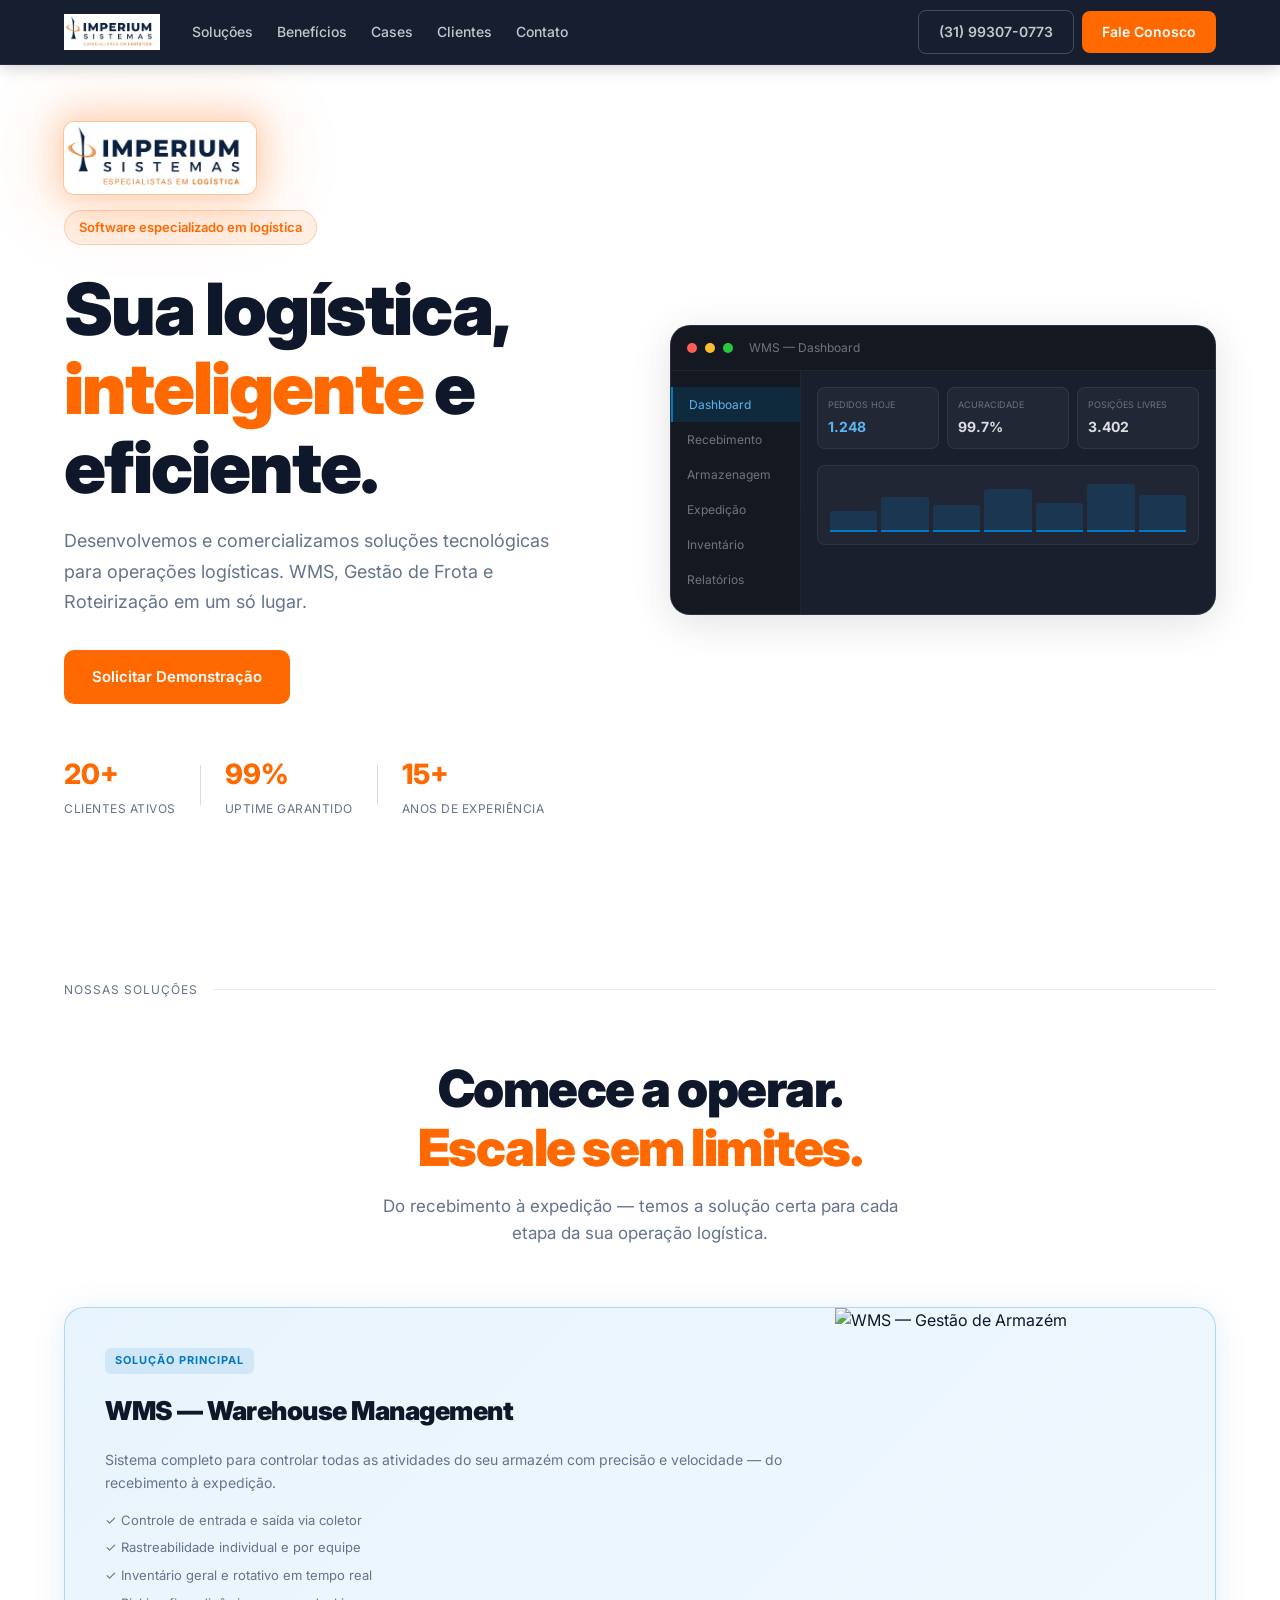
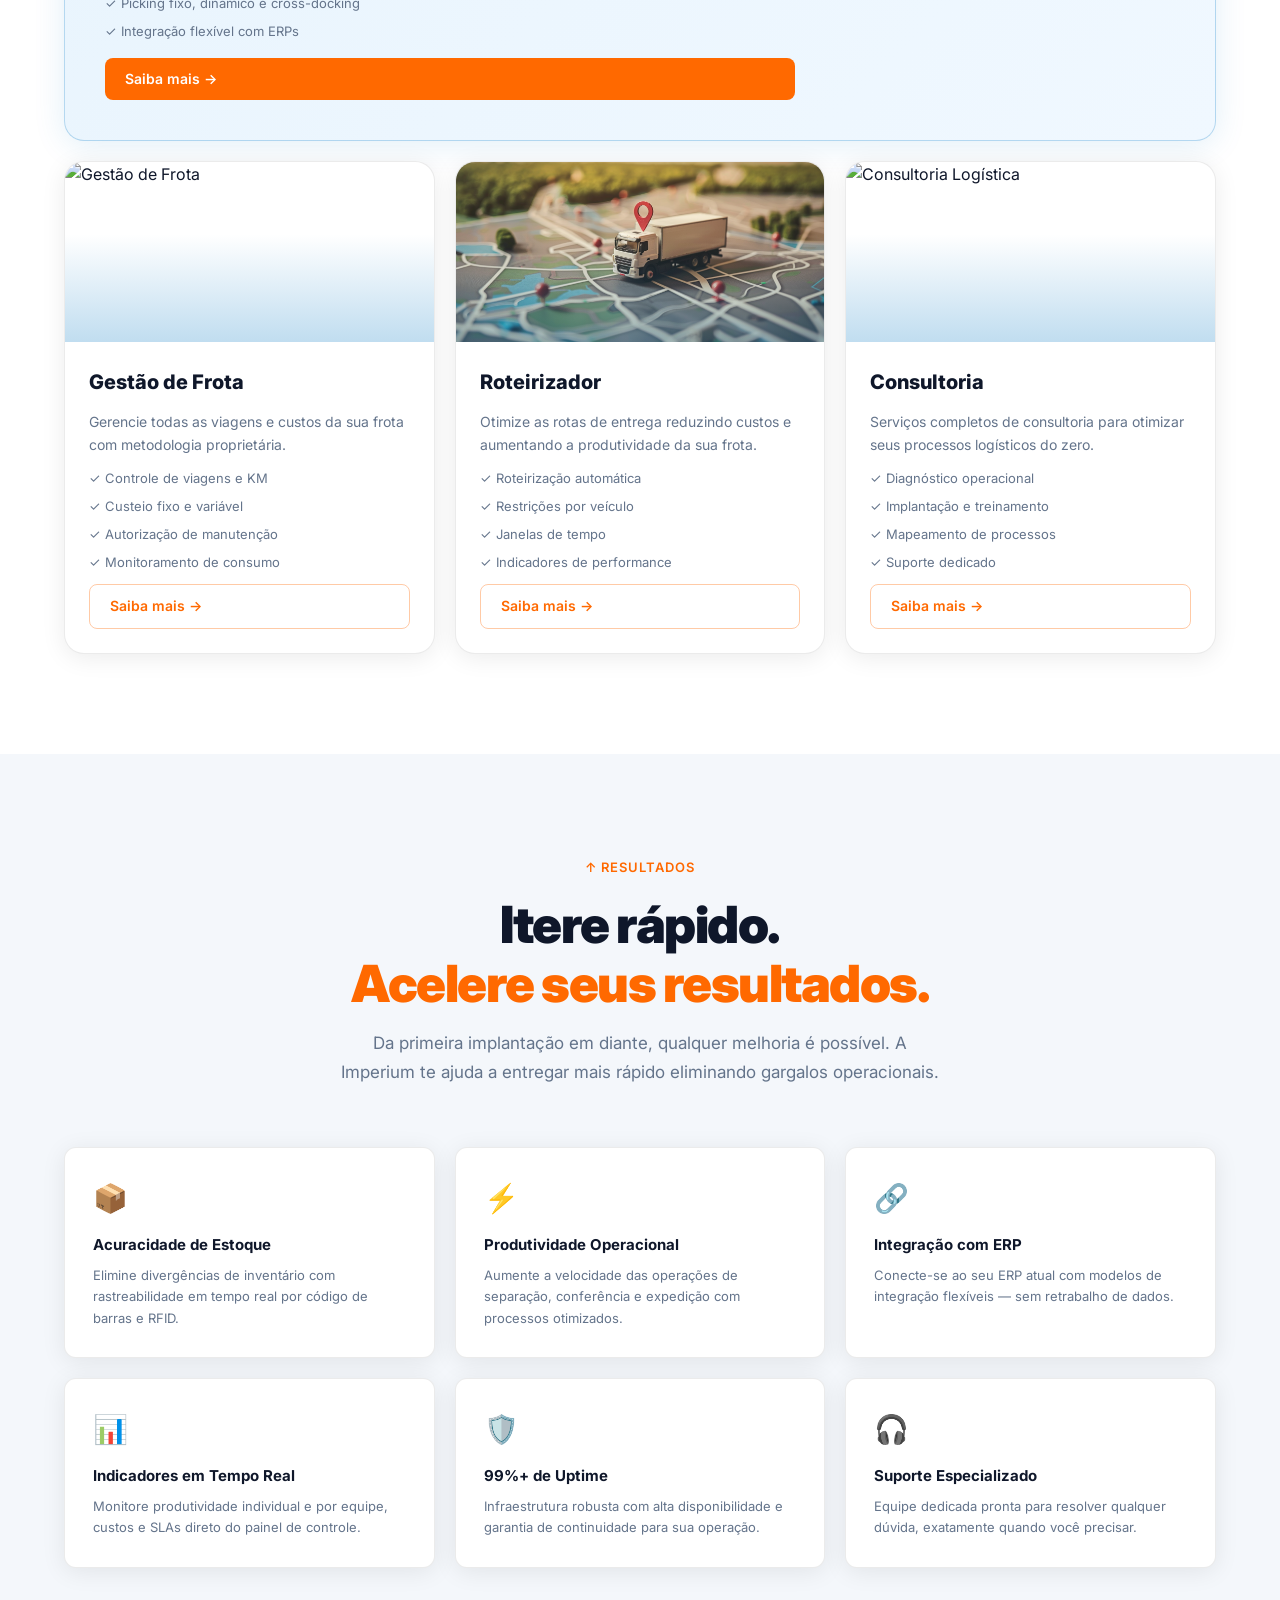
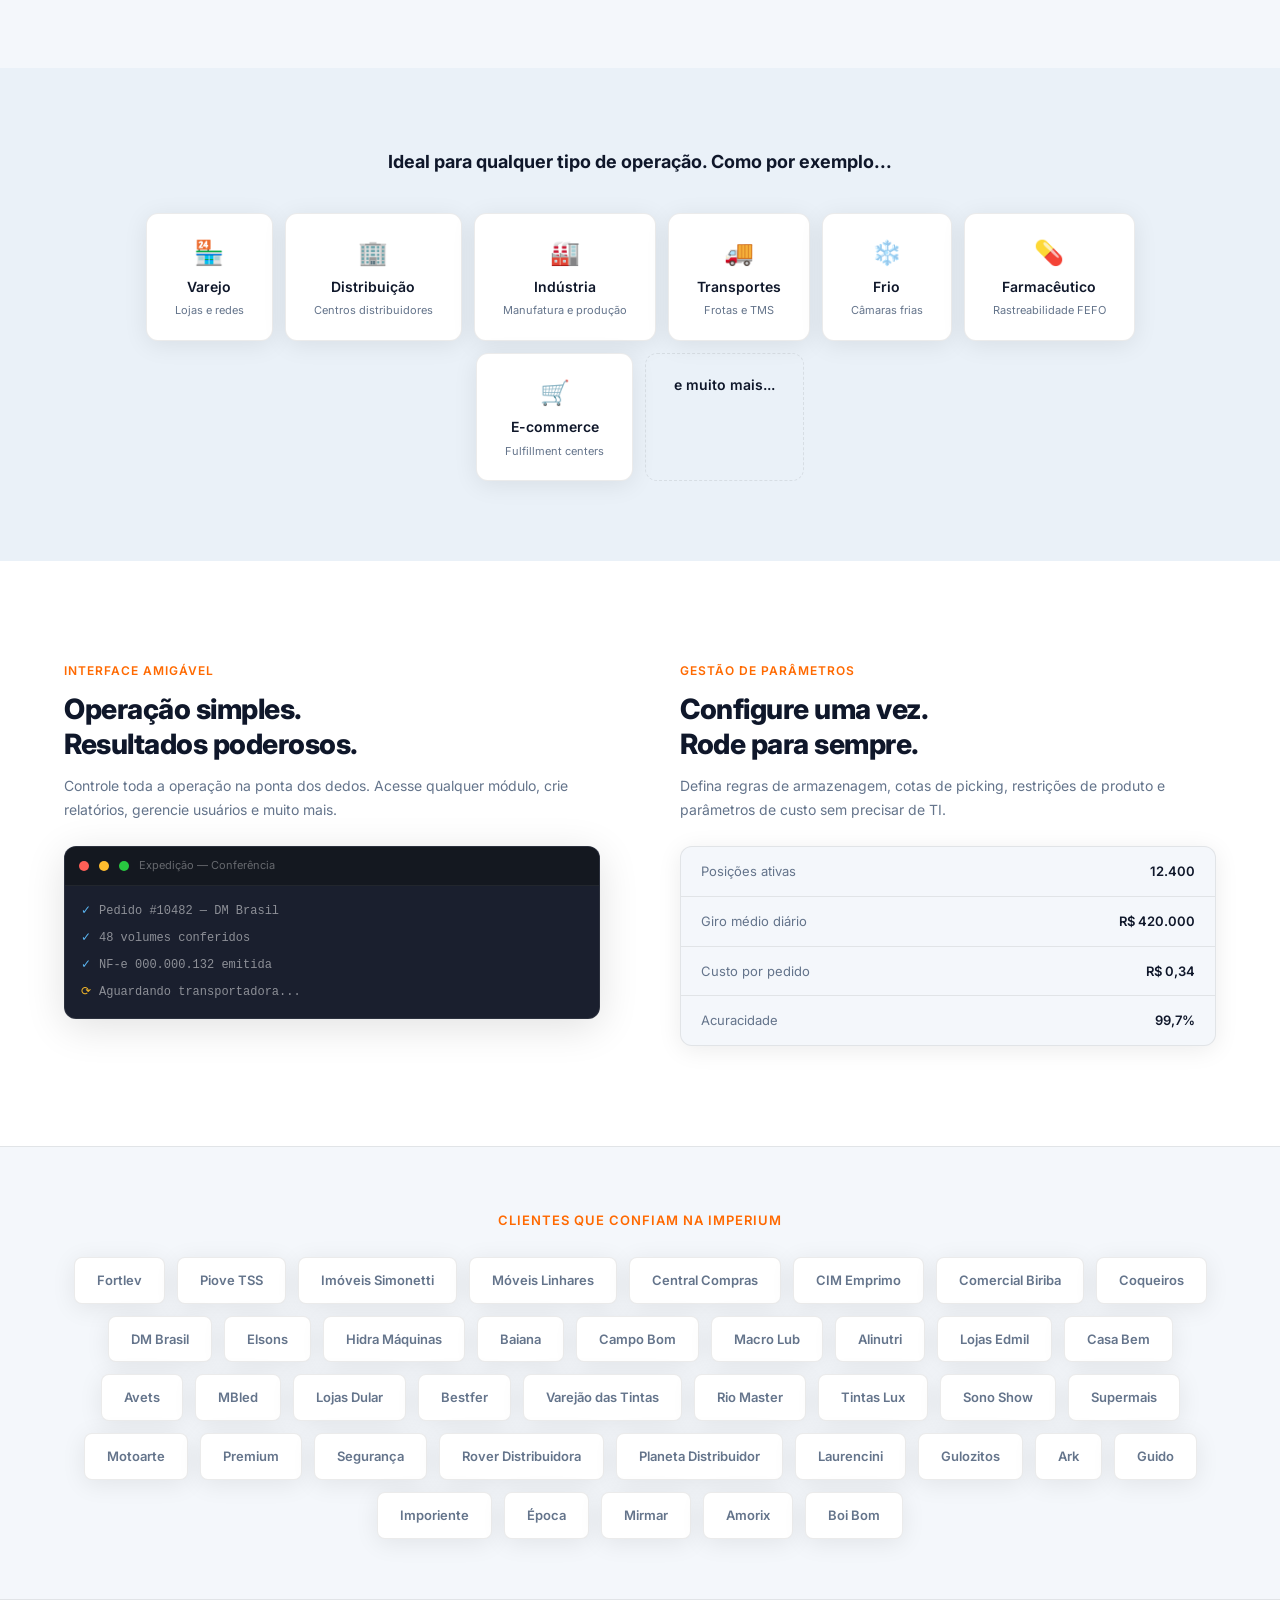
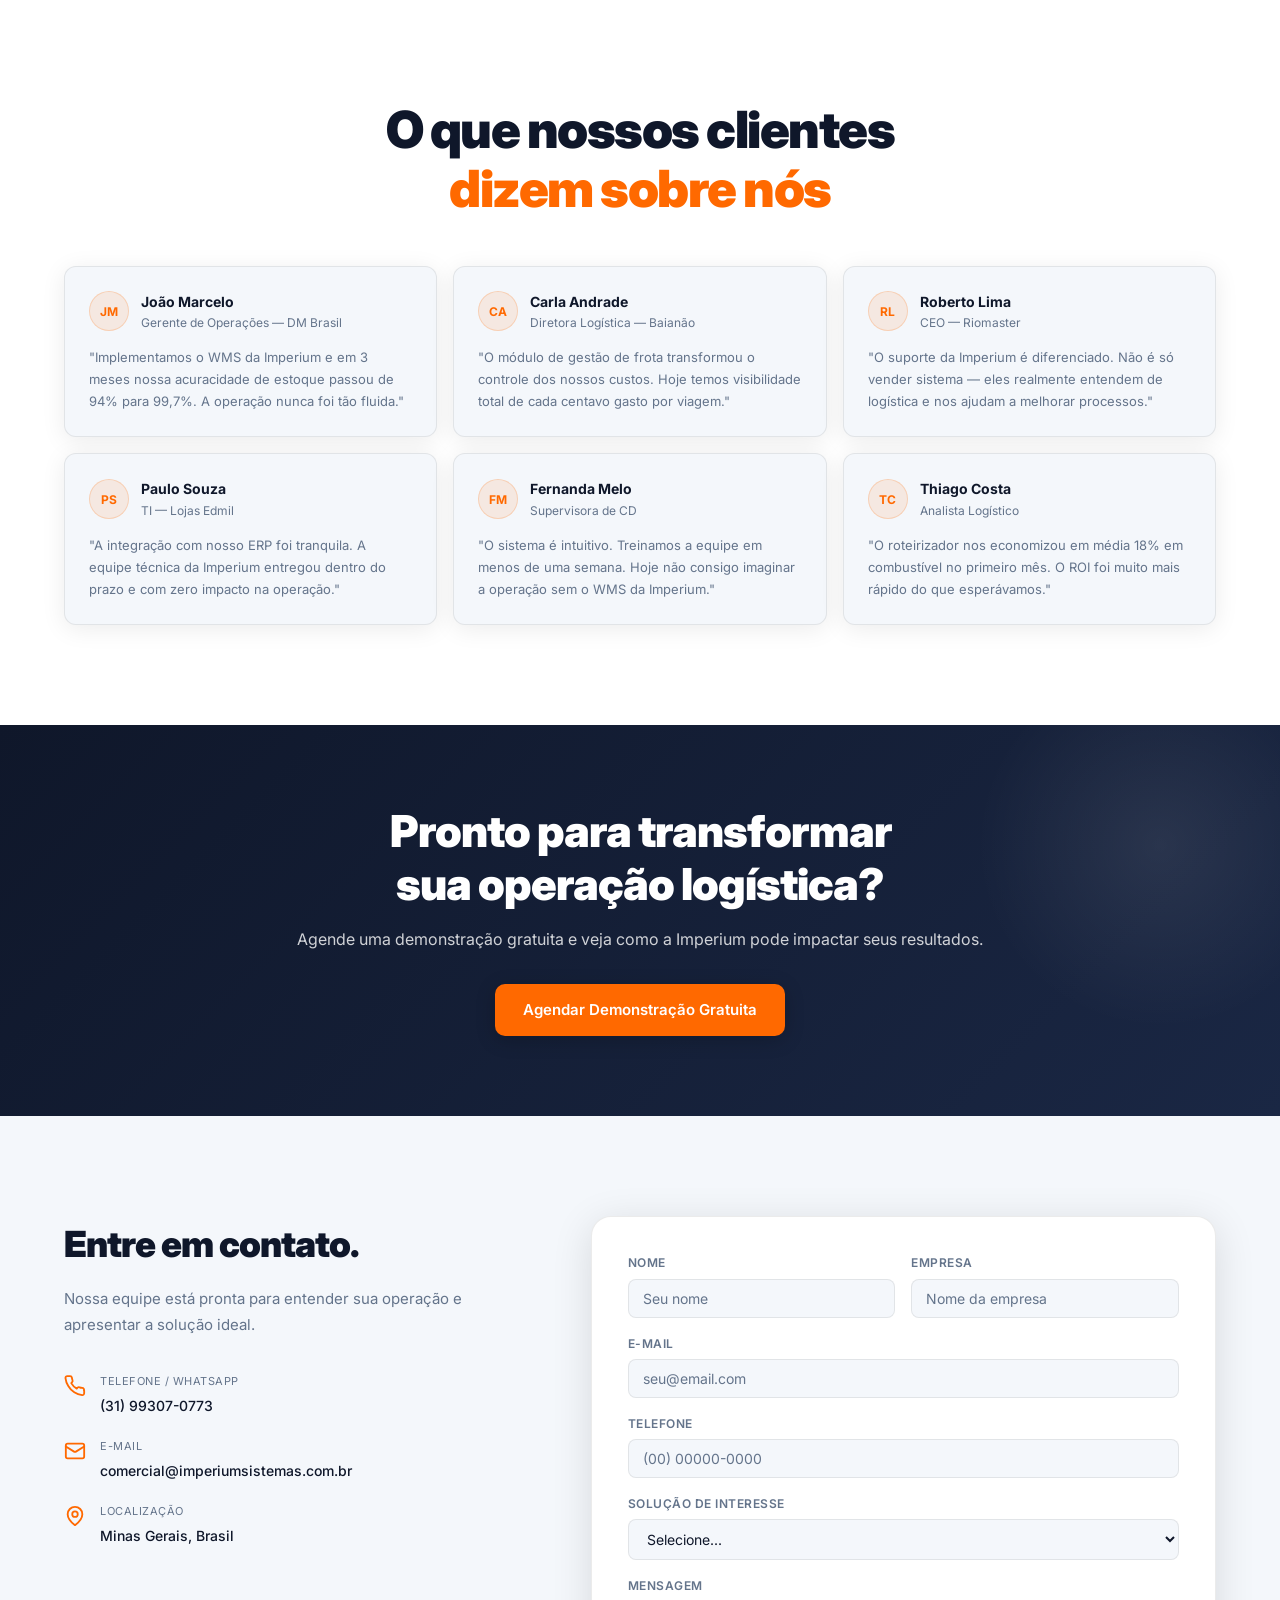
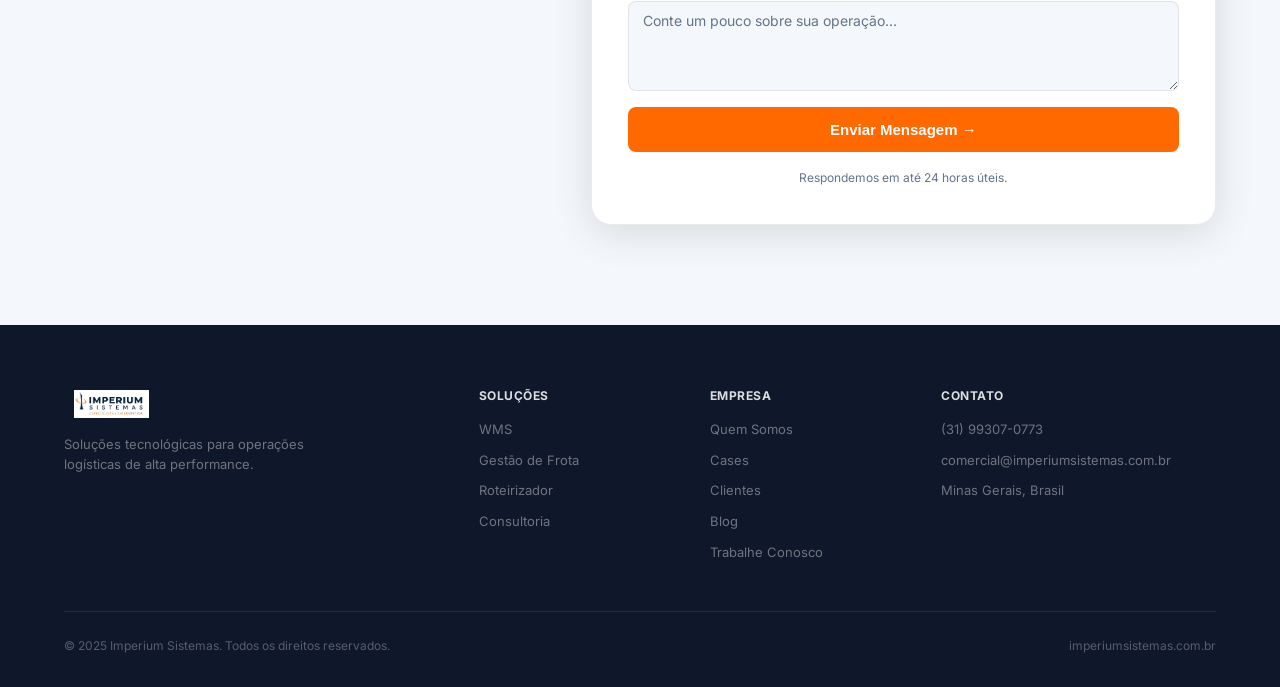
==== commit deab905f: "fix: logo local para corrigir exibição no GitHub Pages" ====
--- a/index.html
+++ b/index.html
@@ -14,7 +14,7 @@
   <nav class="nav">
     <div class="nav-inner">
       <a href="#" class="logo">
-        <img src="https://imperiumsistemas.com.br/wp-content/uploads/2020/06/logo_grande.jpeg" alt="Imperium Sistemas" class="logo-img" />
+        <img src="imperium-logo.jpeg" alt="Imperium Sistemas" class="logo-img" />
       </a>
       <ul class="nav-links">
         <li><a href="#solucoes">Soluções</a></li>
@@ -45,7 +45,7 @@
     <div class="hero-bg"></div>
     <div class="container">
       <div class="hero-logo-wrap">
-        <img src="https://imperiumsistemas.com.br/wp-content/uploads/2020/06/logo_grande.jpeg" alt="Imperium Sistemas" class="hero-logo" />
+        <img src="imperium-logo.jpeg" alt="Imperium Sistemas" class="hero-logo" />
       </div>
       <div class="hero-badge">Software especializado em logística</div>
       <h1 class="hero-title">
@@ -575,7 +575,7 @@
       <div class="footer-grid">
         <div class="footer-brand">
           <a href="#" class="logo">
-            <img src="https://imperiumsistemas.com.br/wp-content/uploads/2020/06/logo_grande.jpeg" alt="Imperium Sistemas" class="logo-img" />
+            <img src="imperium-logo.jpeg" alt="Imperium Sistemas" class="logo-img" />
           </a>
           <p>Soluções tecnológicas para operações logísticas de alta performance.</p>
         </div>
--- a/style.css
+++ b/style.css
@@ -788,7 +788,7 @@
   font-size: 12px;
   color: rgba(255,255,255,0.3);
 }
-.footer .logo-img { filter: brightness(0) invert(1); height: 32px; }
+.footer .logo-img { height: 36px; width: auto; padding: 4px 10px; border-radius: 6px; }
 
 /* ============ RESPONSIVE ============ */
 @media (max-width: 1024px) {
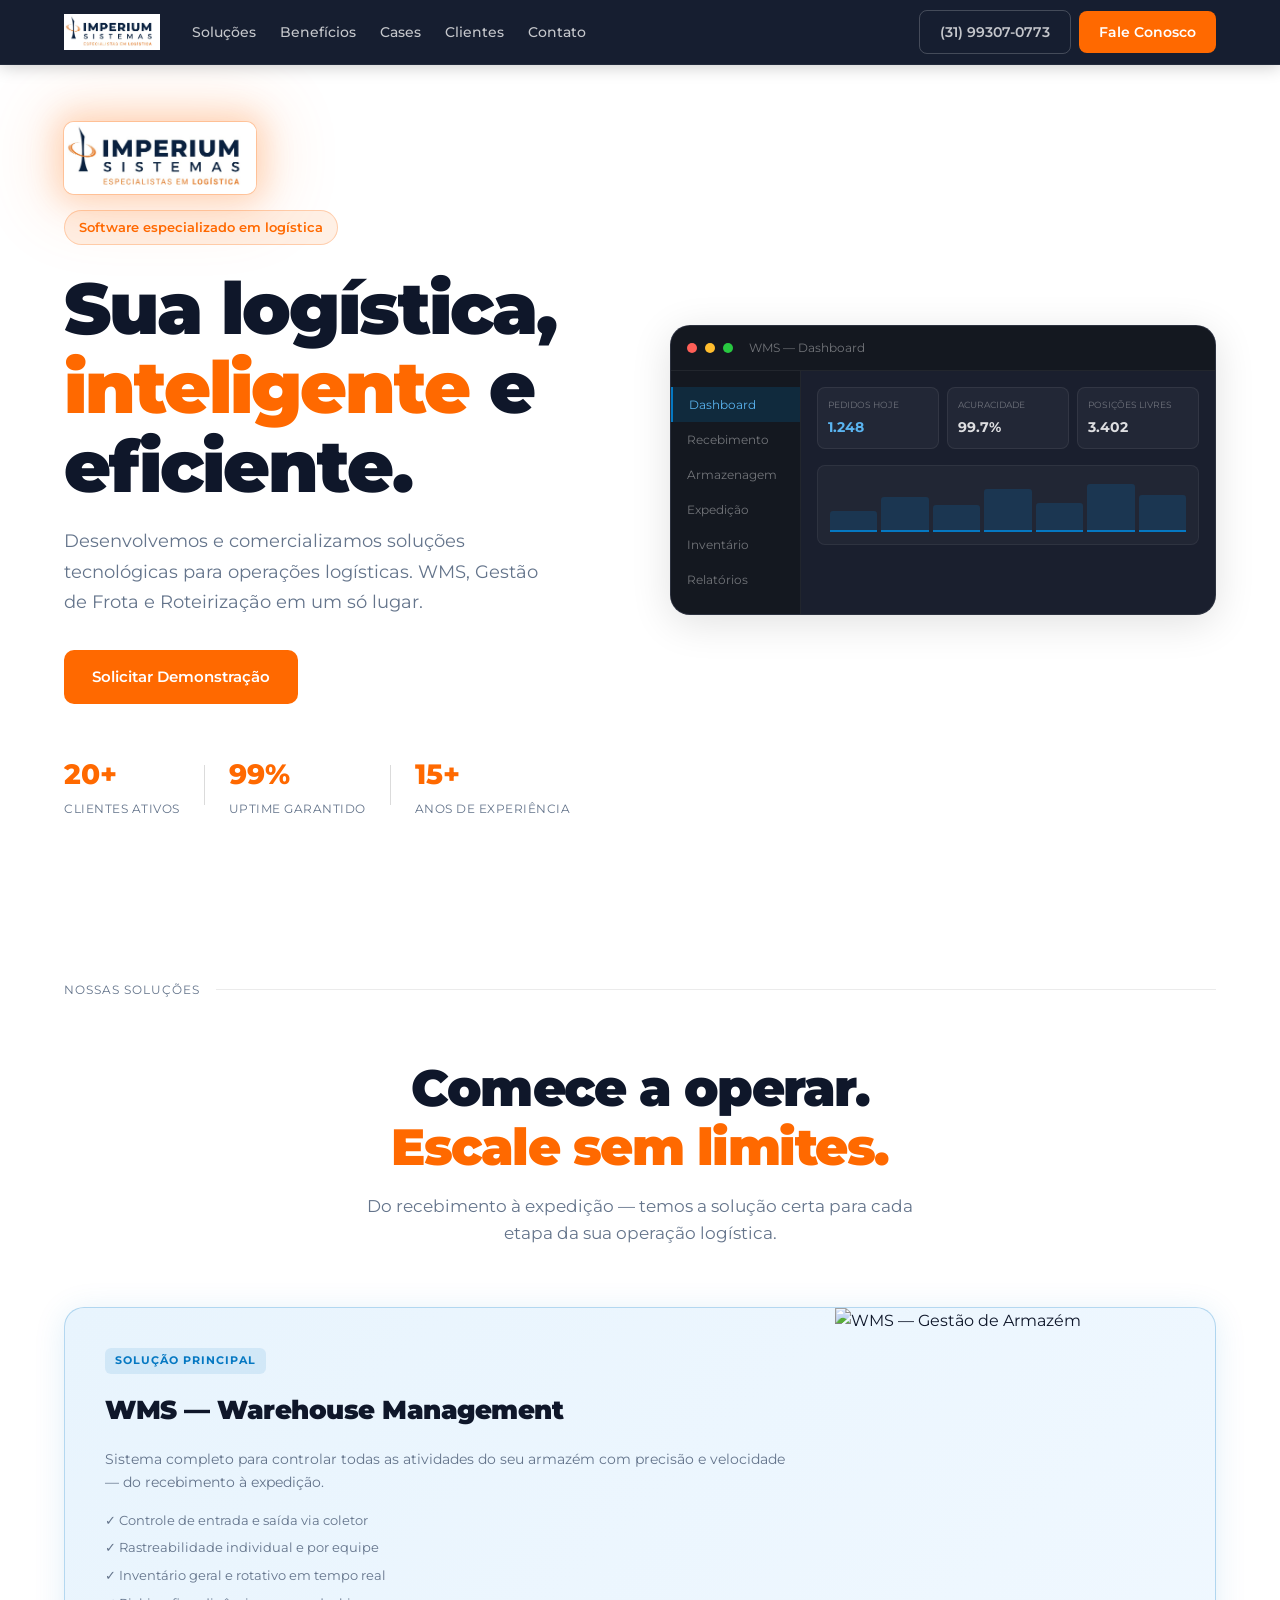
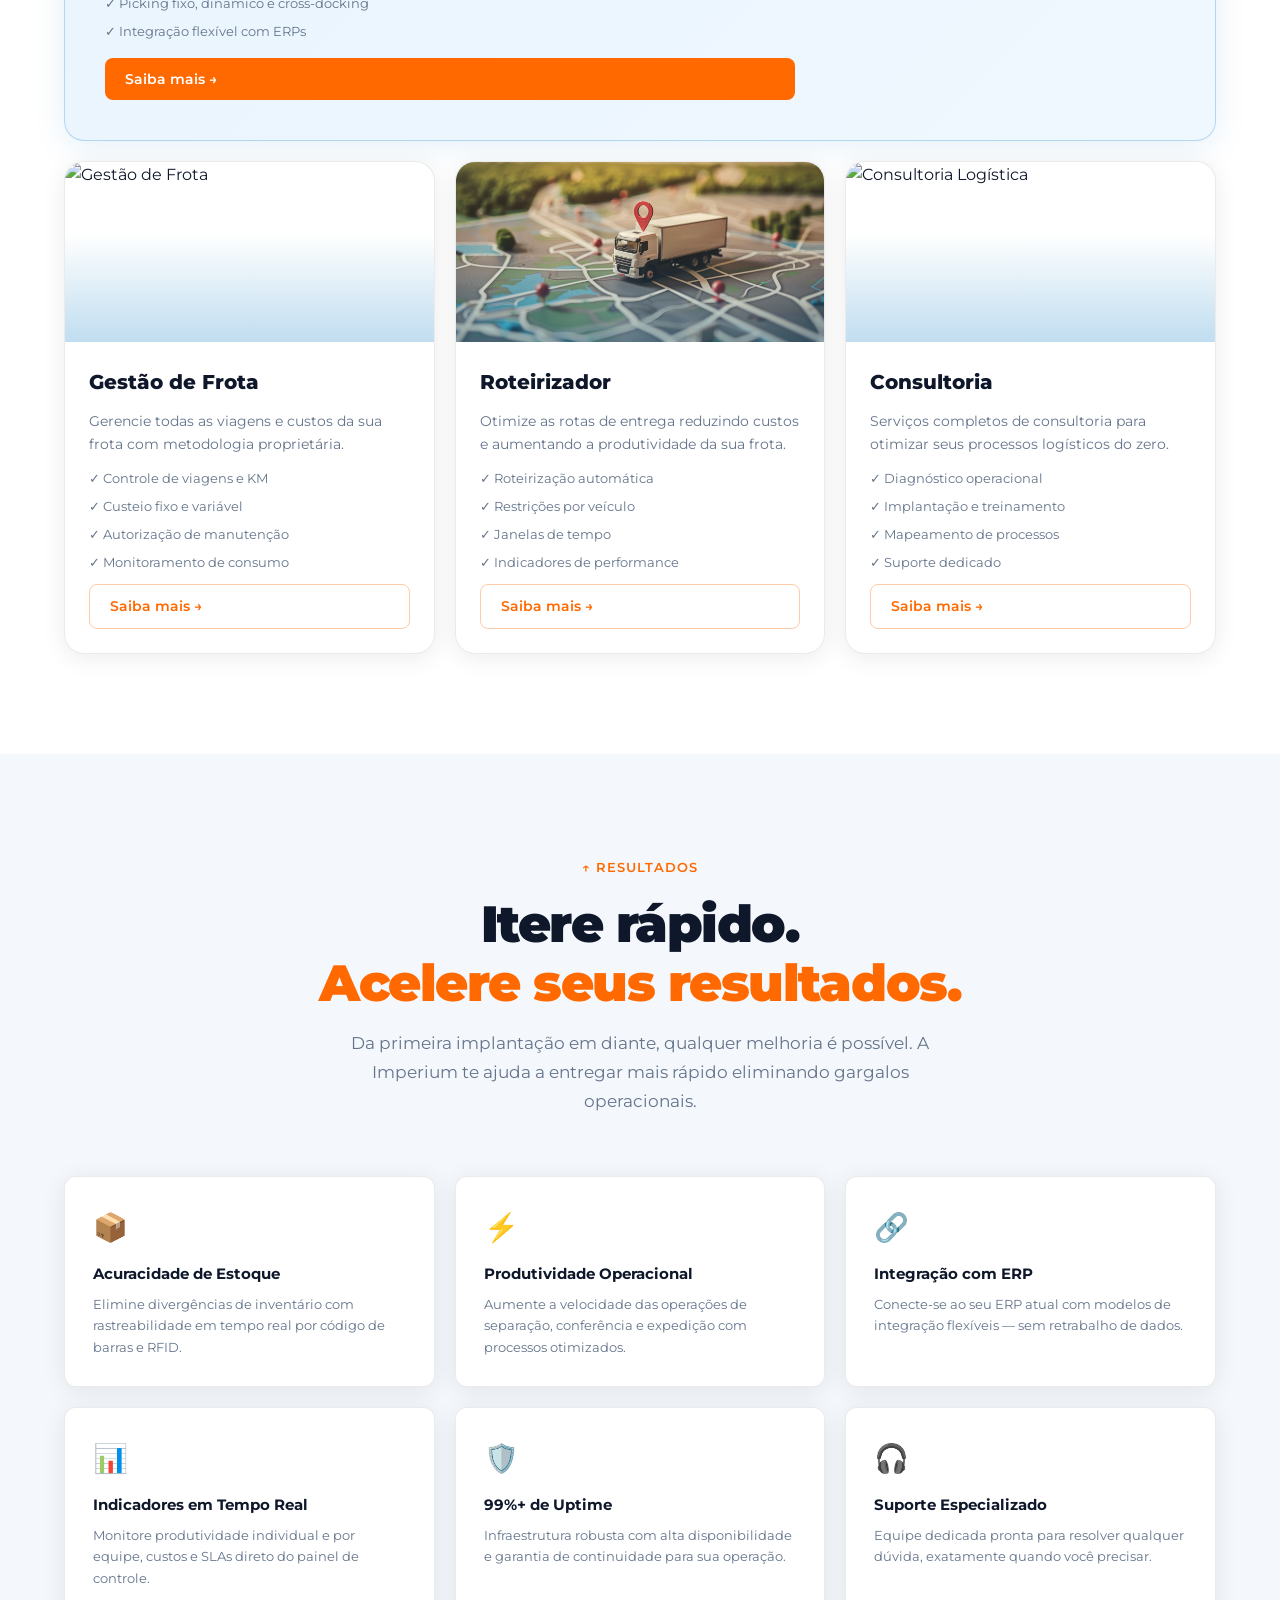
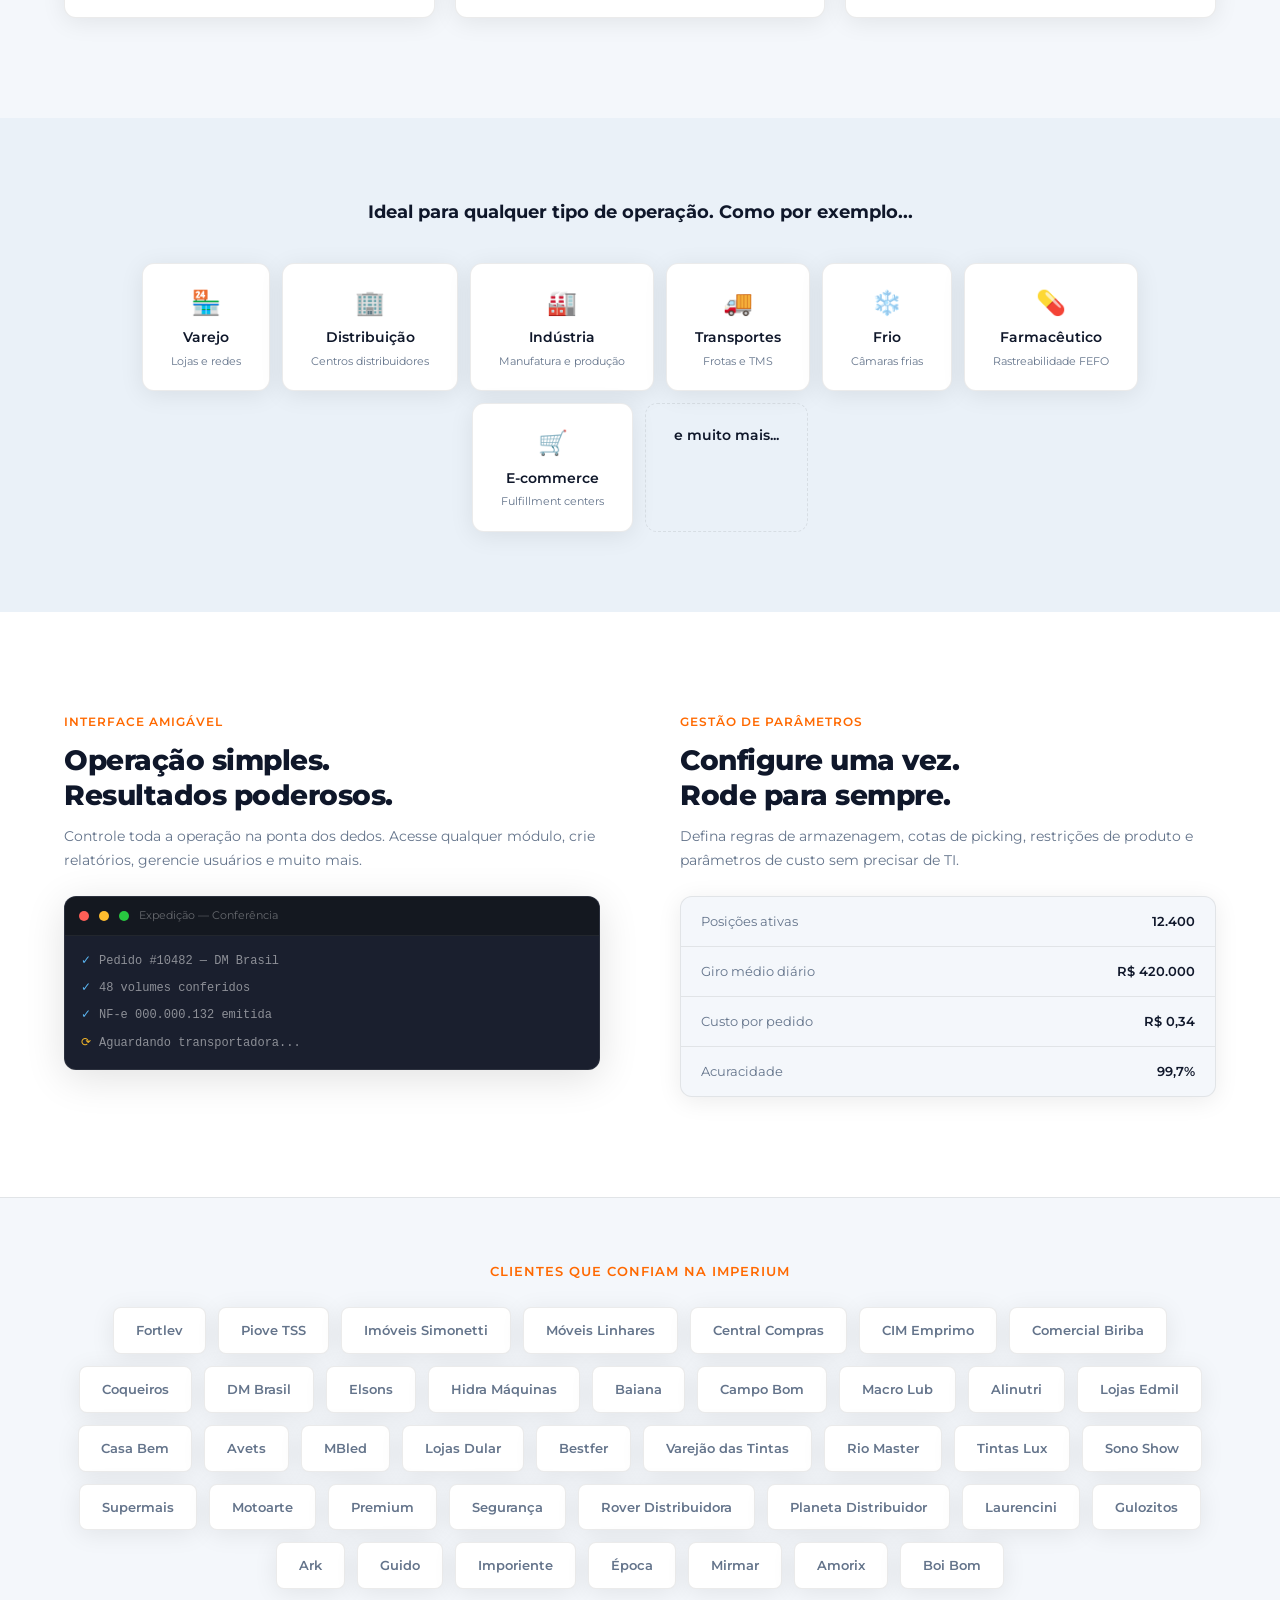
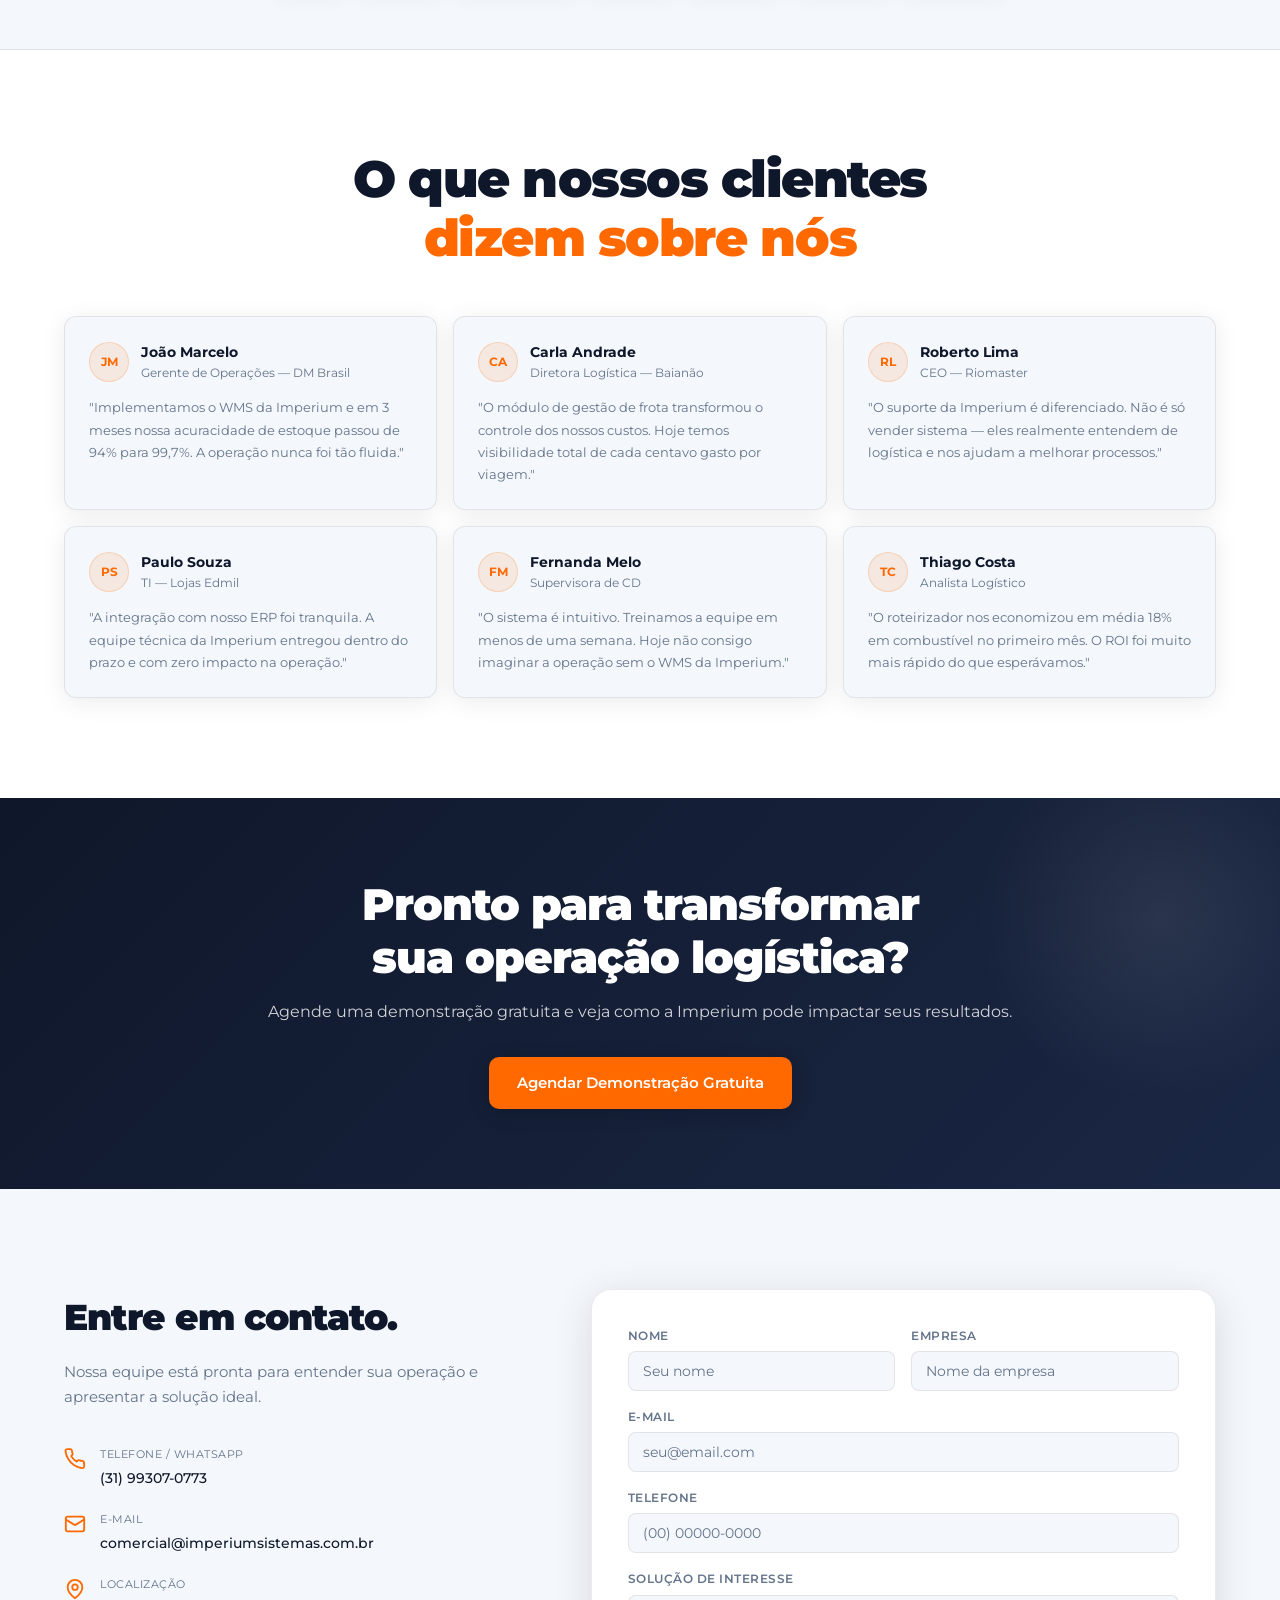
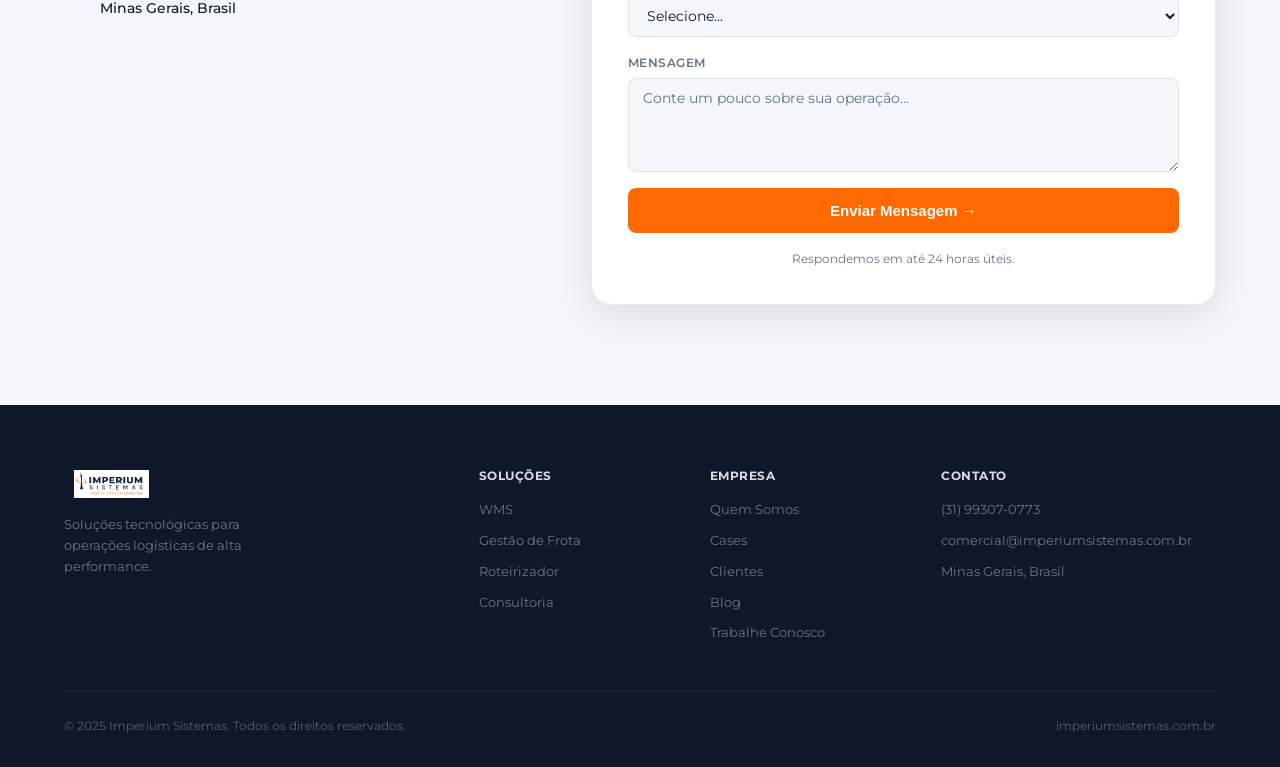
==== commit eef82b9d: "style: troca fonte global de Inter para Montserrat Co-Authored-By: Claude Sonnet 4.6 <noreply@anthro" ====
--- a/index.html
+++ b/index.html
@@ -5,7 +5,7 @@
   <meta name="viewport" content="width=device-width, initial-scale=1.0" />
   <title>Imperium Sistemas — Soluções em Logística</title>
   <link rel="preconnect" href="https://fonts.googleapis.com" />
-  <link href="https://fonts.googleapis.com/css2?family=Inter:wght@400;500;600;700;800;900&display=swap" rel="stylesheet" />
+  <link href="https://fonts.googleapis.com/css2?family=Montserrat:wght@400;500;600;700;800;900&display=swap" rel="stylesheet" />
   <link rel="stylesheet" href="style.css" />
 </head>
 <body>
--- a/style.css
+++ b/style.css
@@ -31,7 +31,7 @@
 html { scroll-behavior: smooth; }
 
 body {
-  font-family: 'Inter', -apple-system, sans-serif;
+  font-family: 'Montserrat', -apple-system, sans-serif;
   background: var(--bg);
   color: var(--text);
   line-height: 1.6;
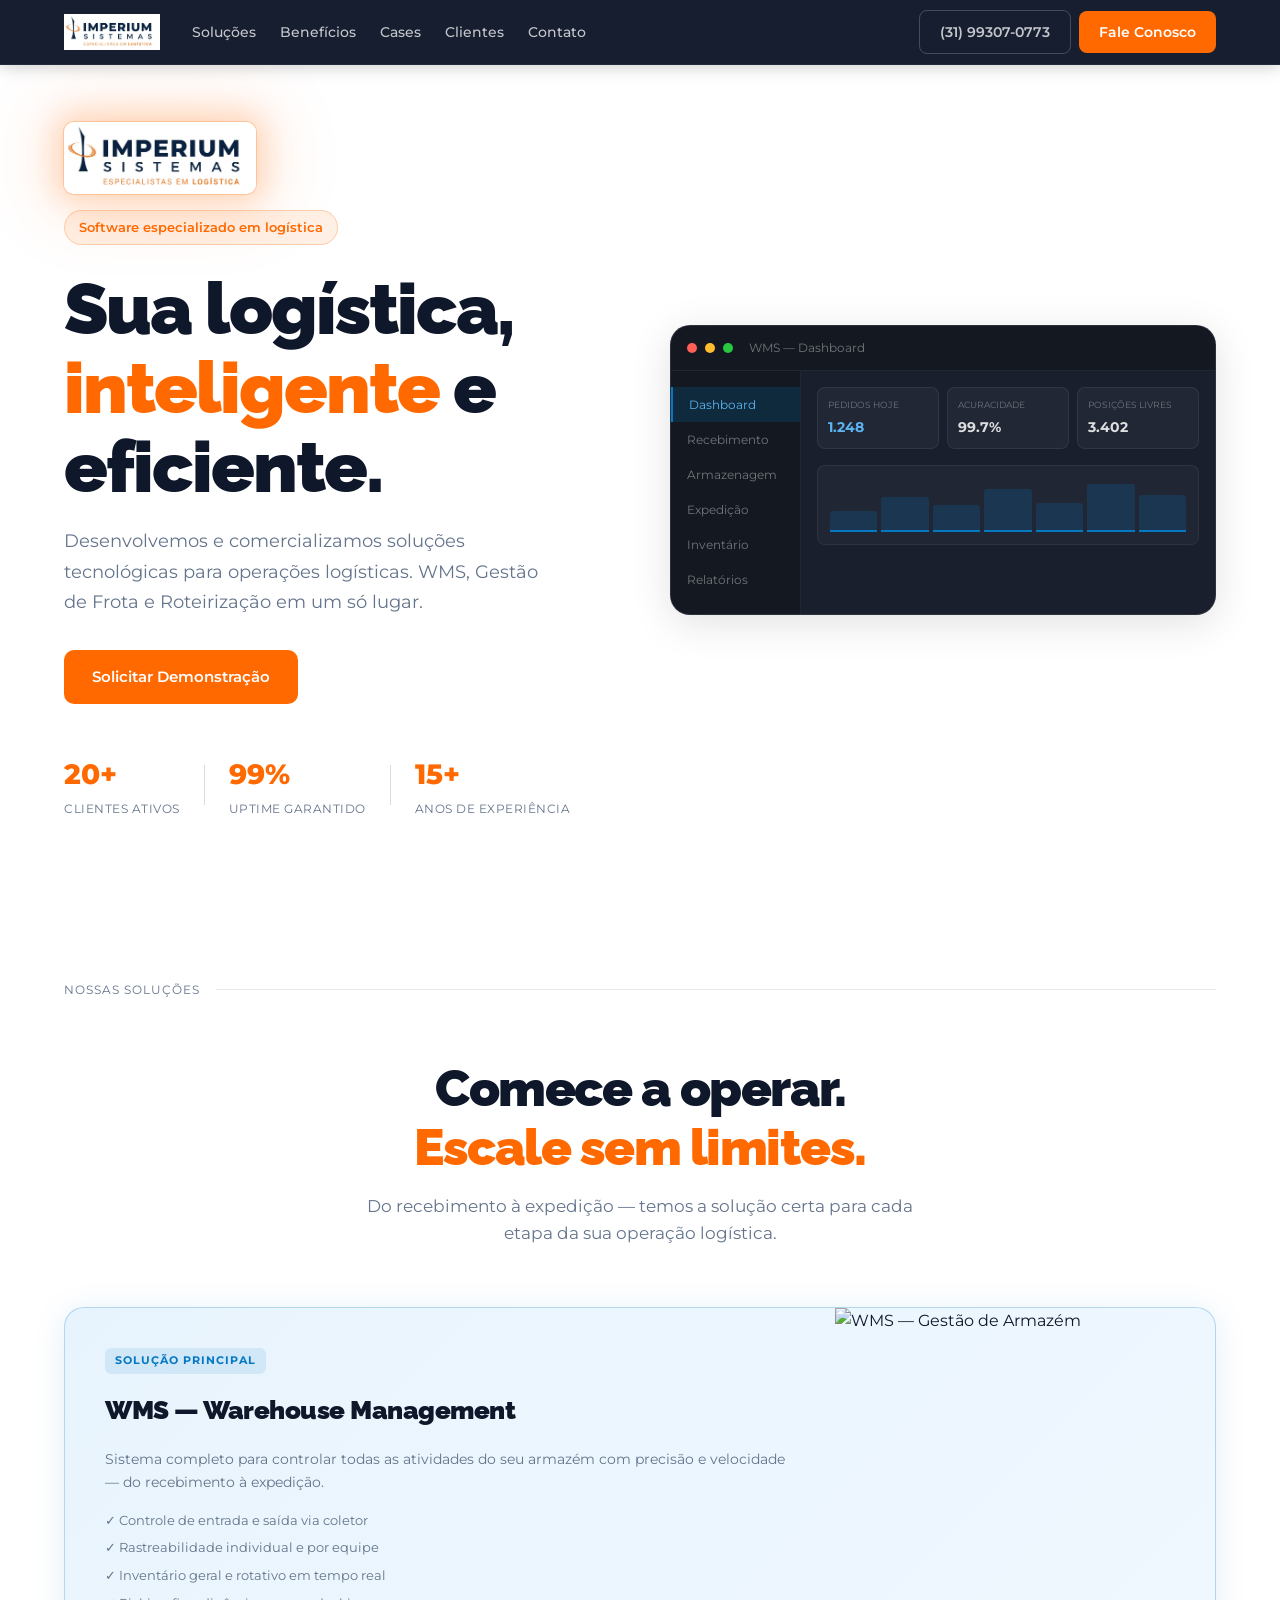
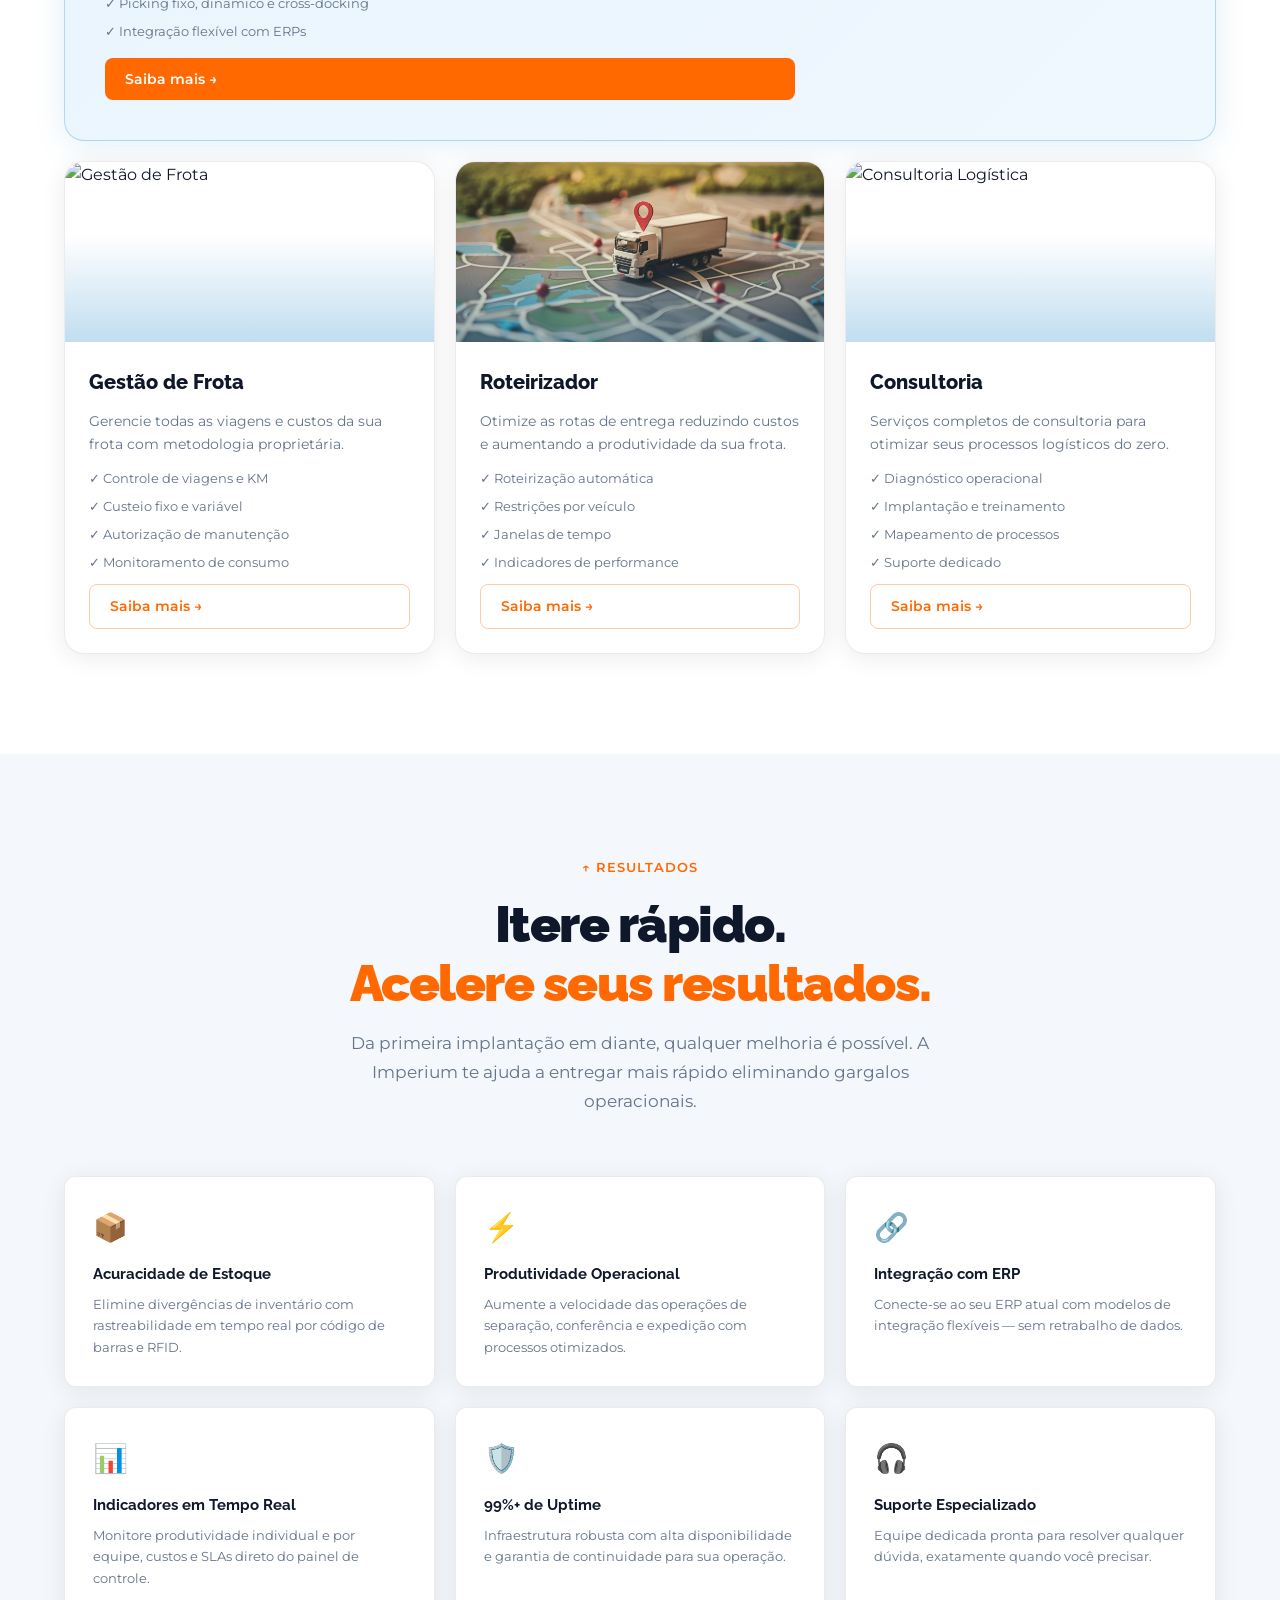
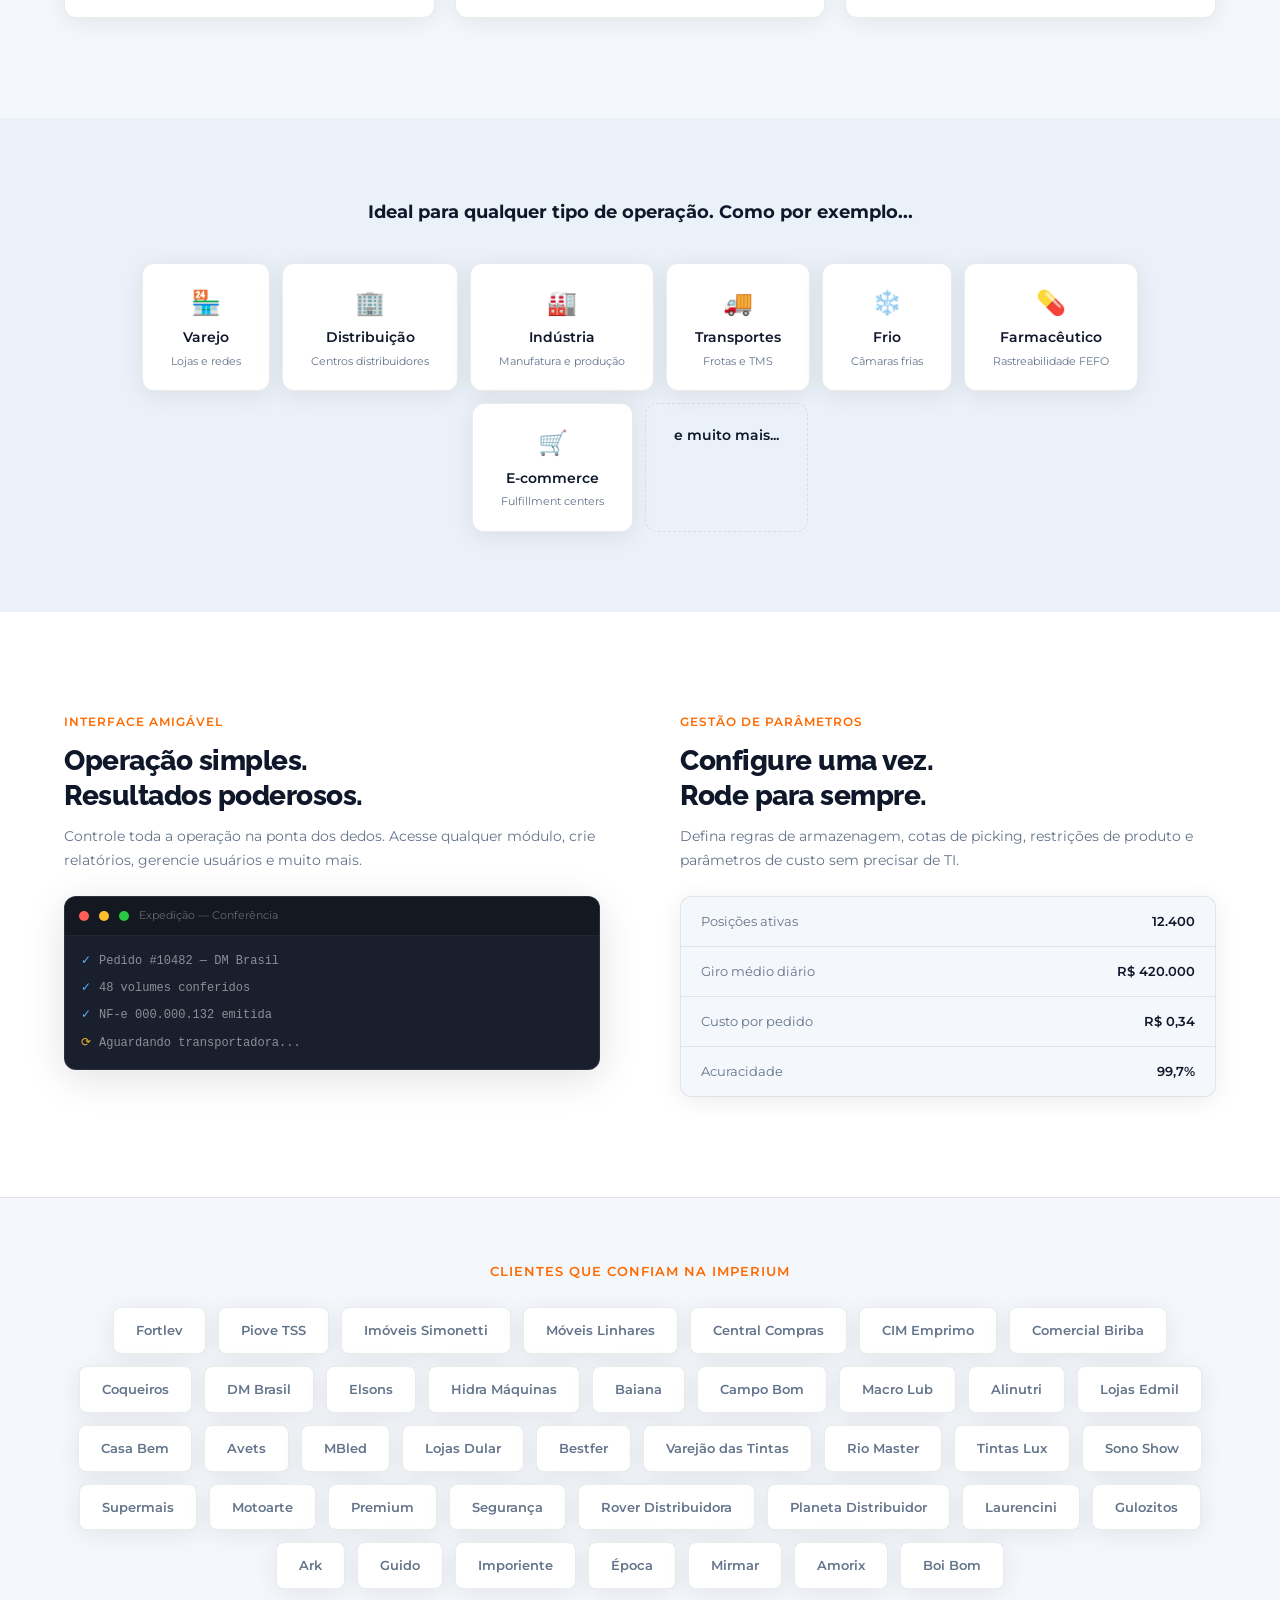
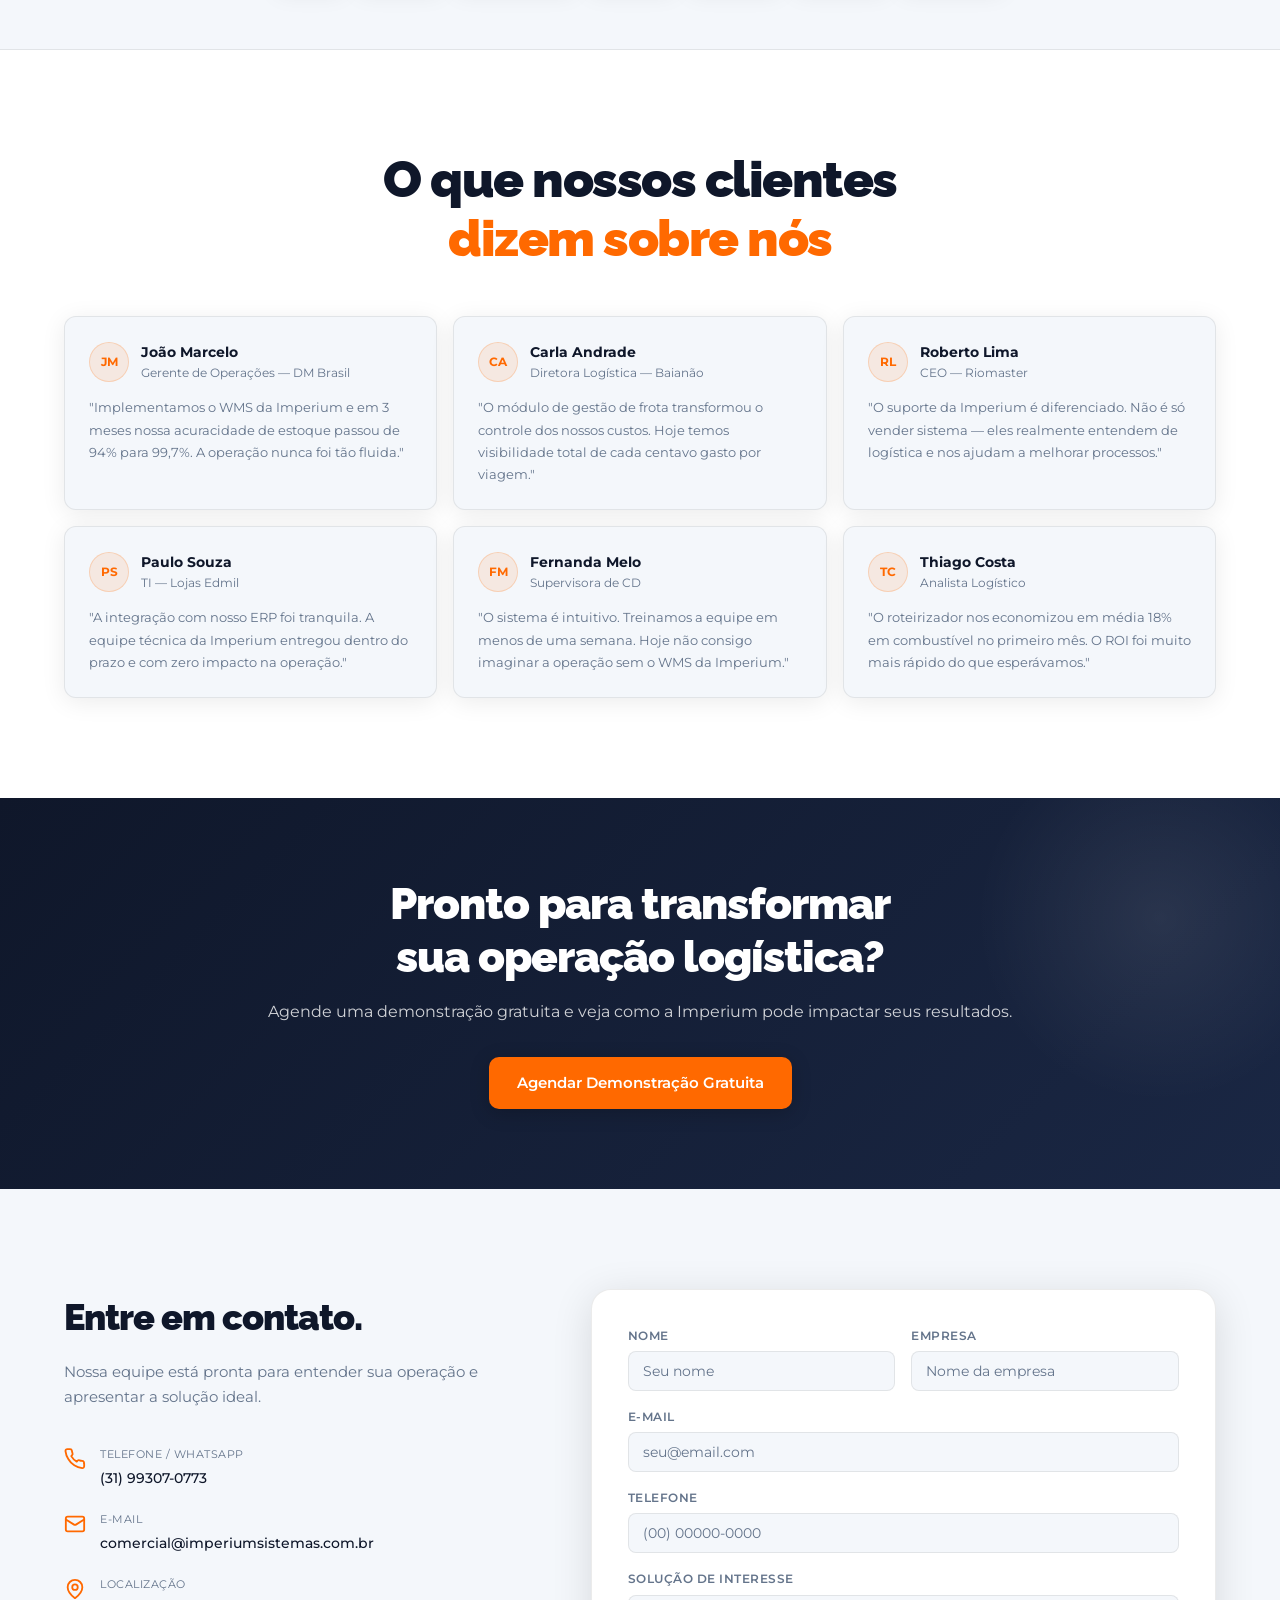
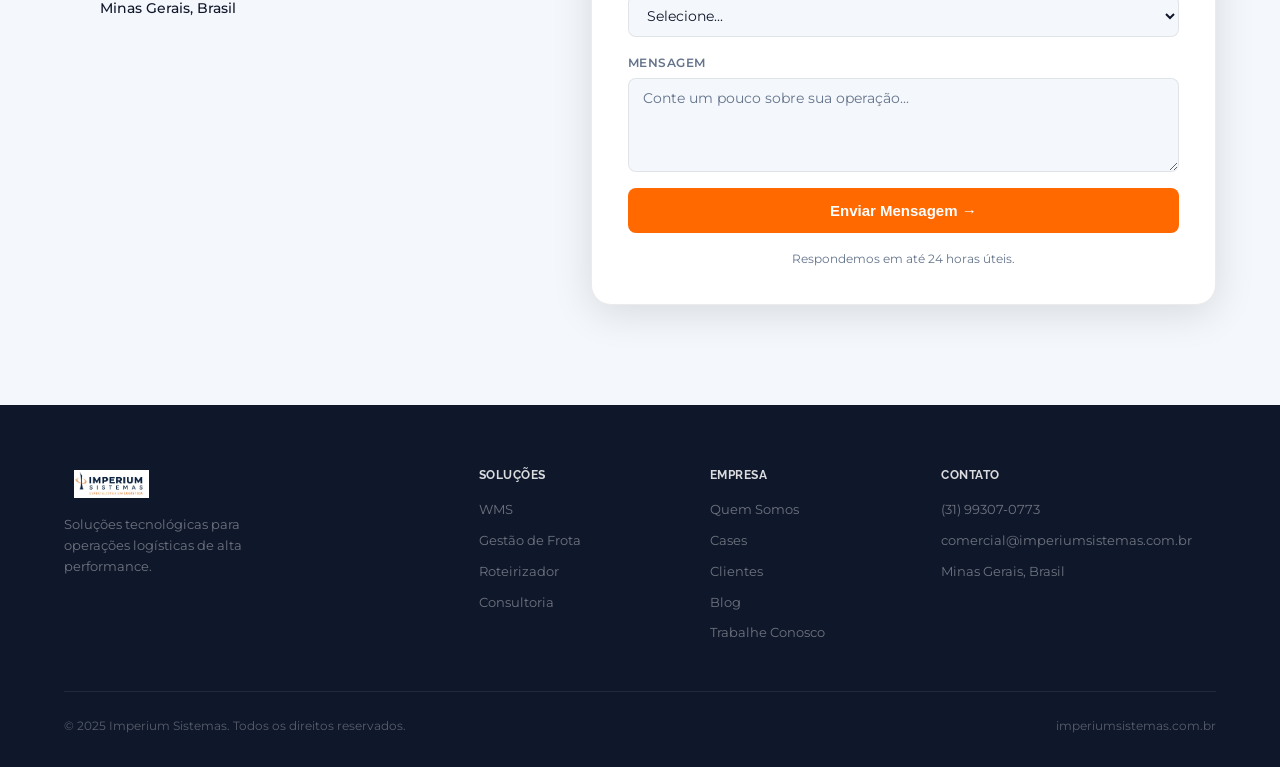
==== commit 1c11fd6d: "style: aplica Raleway nos títulos e mantém Montserrat no corpo Co-Authored-By: Claude Sonnet 4.6 <no" ====
--- a/index.html
+++ b/index.html
@@ -5,7 +5,7 @@
   <meta name="viewport" content="width=device-width, initial-scale=1.0" />
   <title>Imperium Sistemas — Soluções em Logística</title>
   <link rel="preconnect" href="https://fonts.googleapis.com" />
-  <link href="https://fonts.googleapis.com/css2?family=Montserrat:wght@400;500;600;700;800;900&display=swap" rel="stylesheet" />
+  <link href="https://fonts.googleapis.com/css2?family=Montserrat:wght@400;500;600;700;800;900&family=Raleway:wght@400;500;600;700;800;900&display=swap" rel="stylesheet" />
   <link rel="stylesheet" href="style.css" />
 </head>
 <body>
--- a/style.css
+++ b/style.css
@@ -30,6 +30,10 @@
 
 html { scroll-behavior: smooth; }
 
+h1, h2, h3, h4, h5, h6 {
+  font-family: 'Raleway', -apple-system, sans-serif;
+}
+
 body {
   font-family: 'Montserrat', -apple-system, sans-serif;
   background: var(--bg);
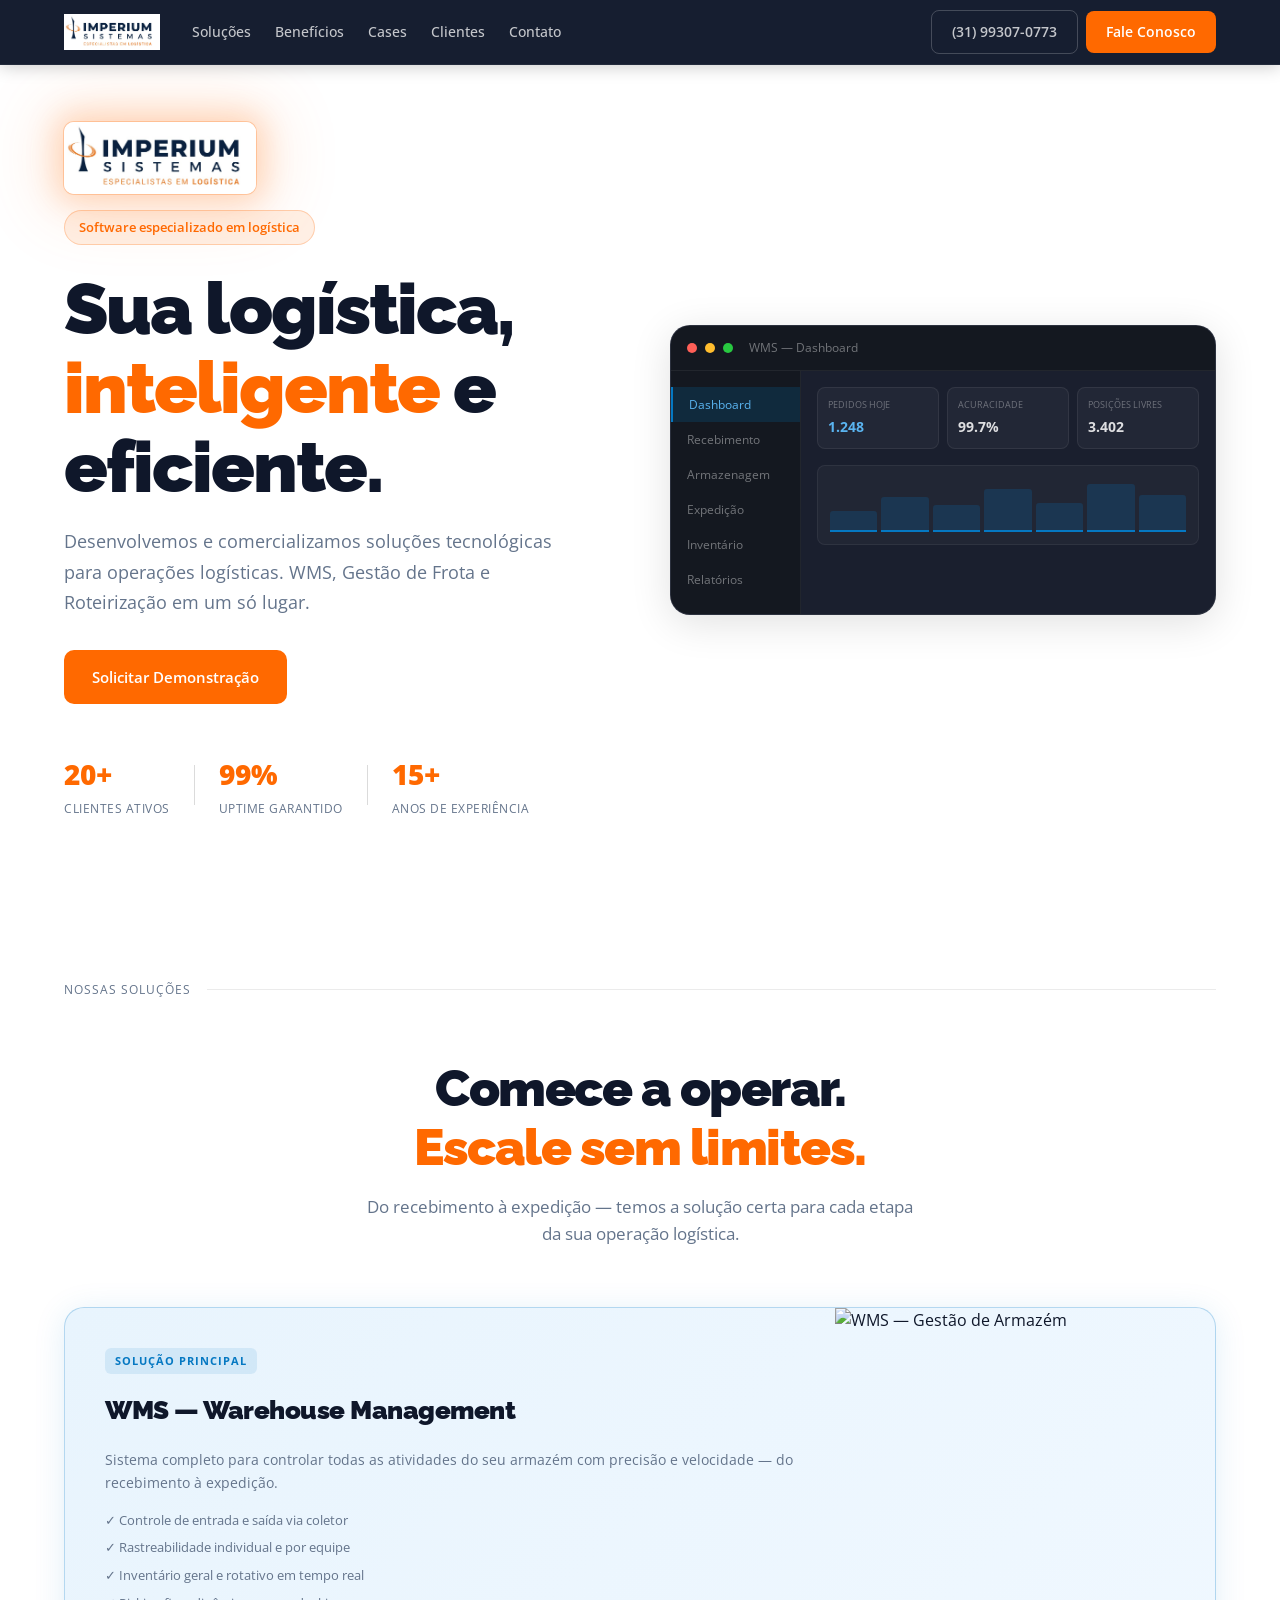
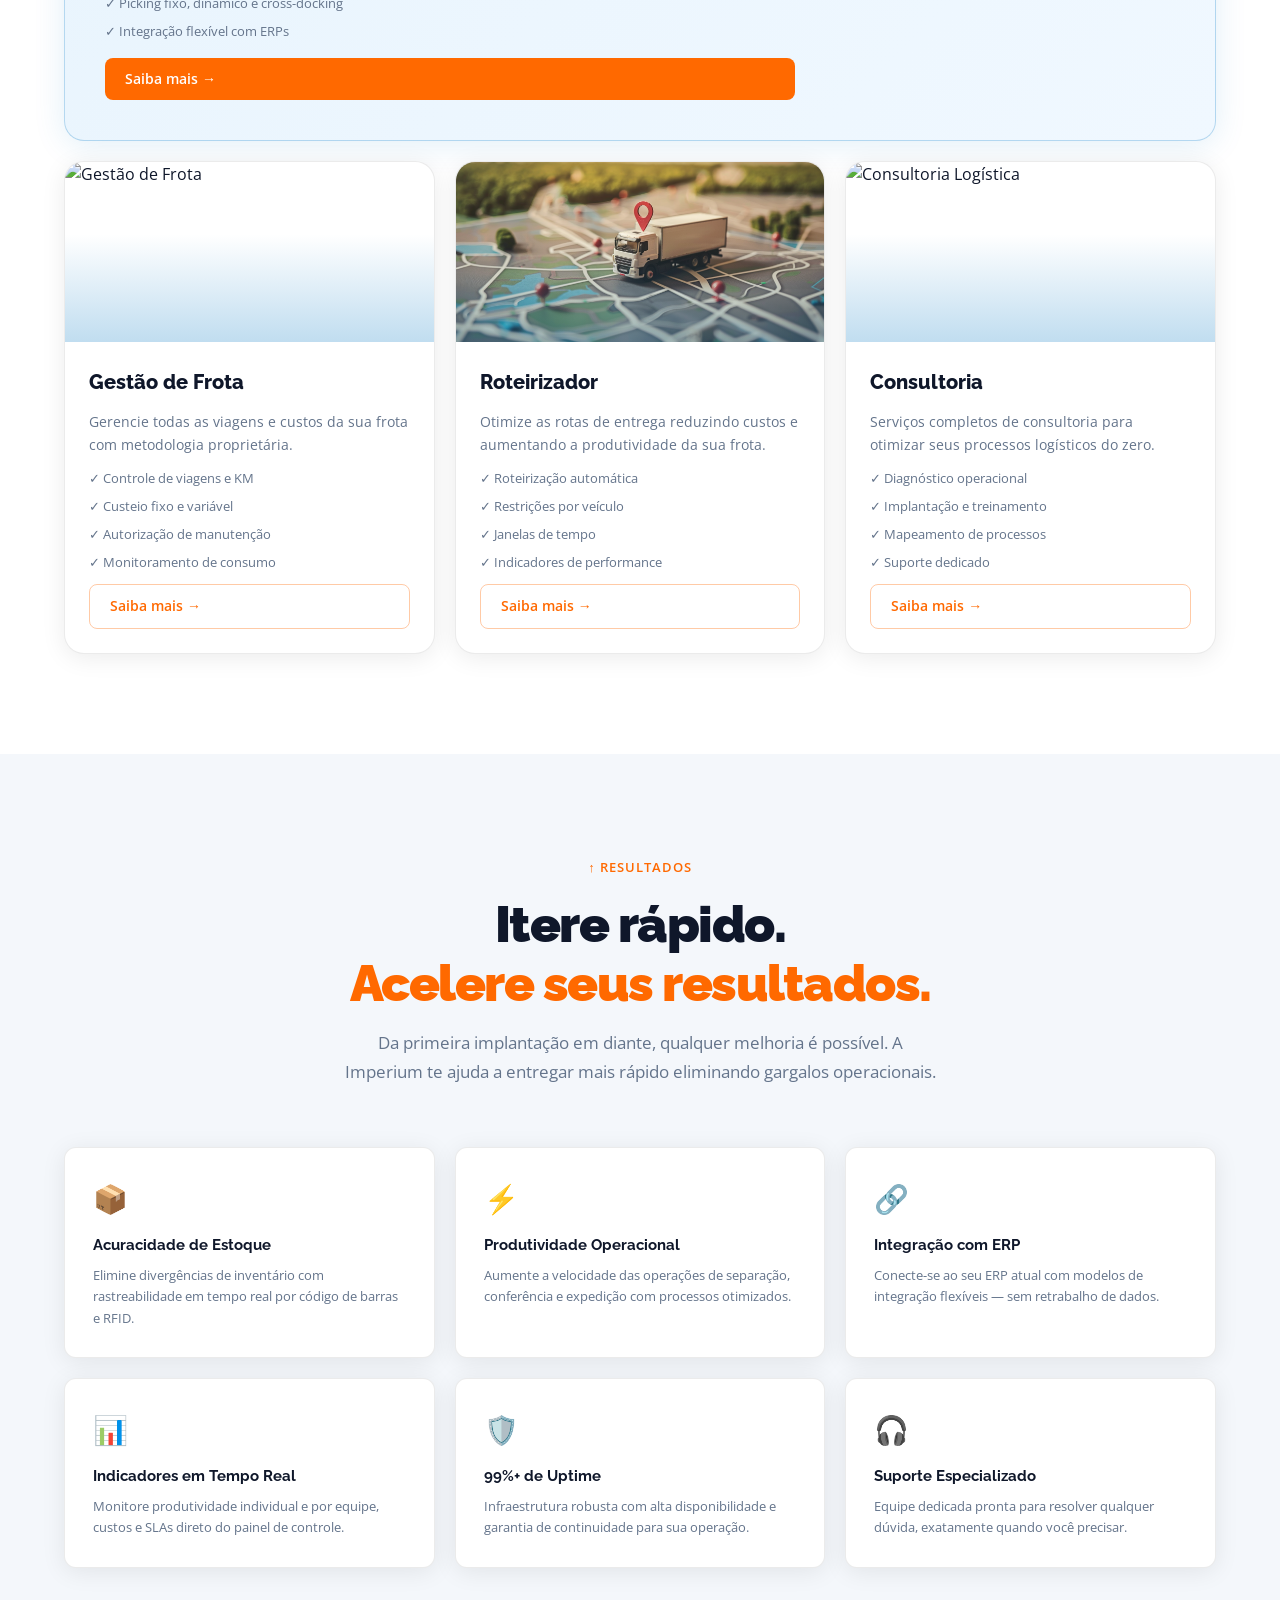
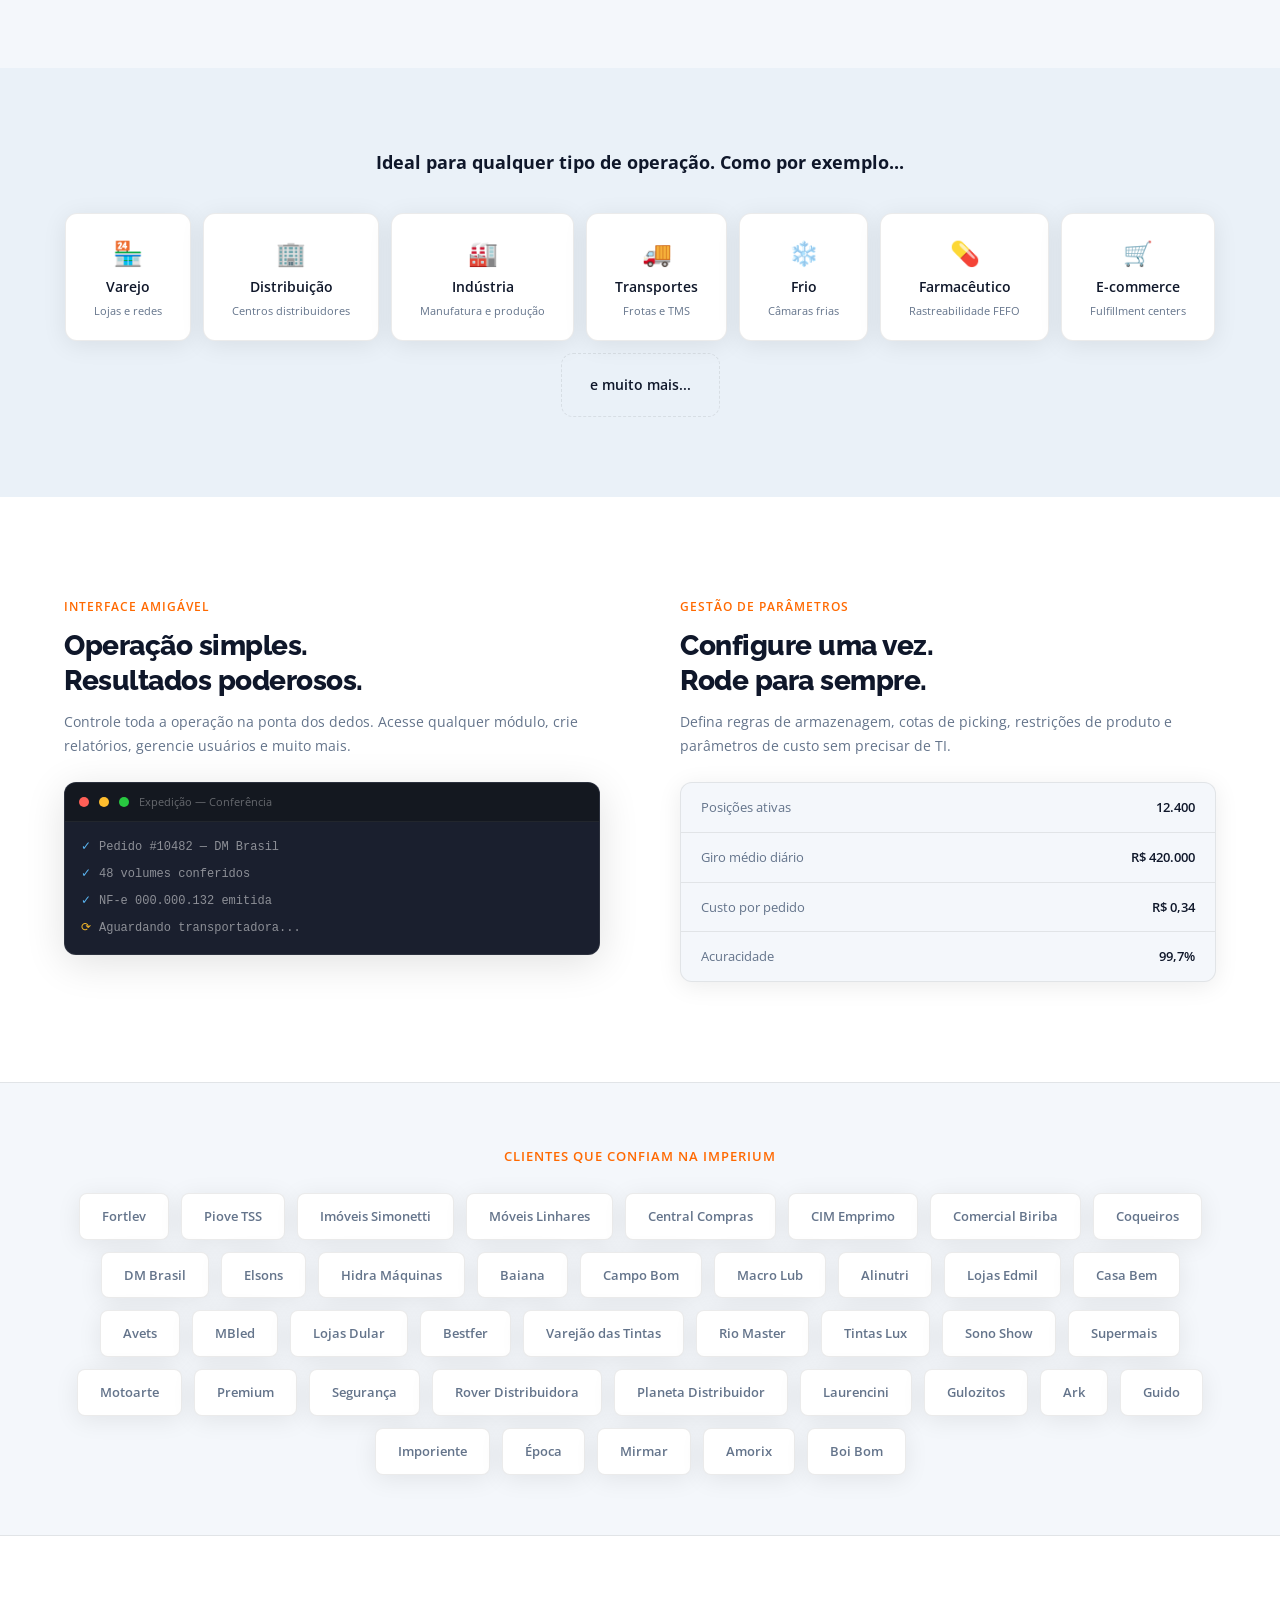
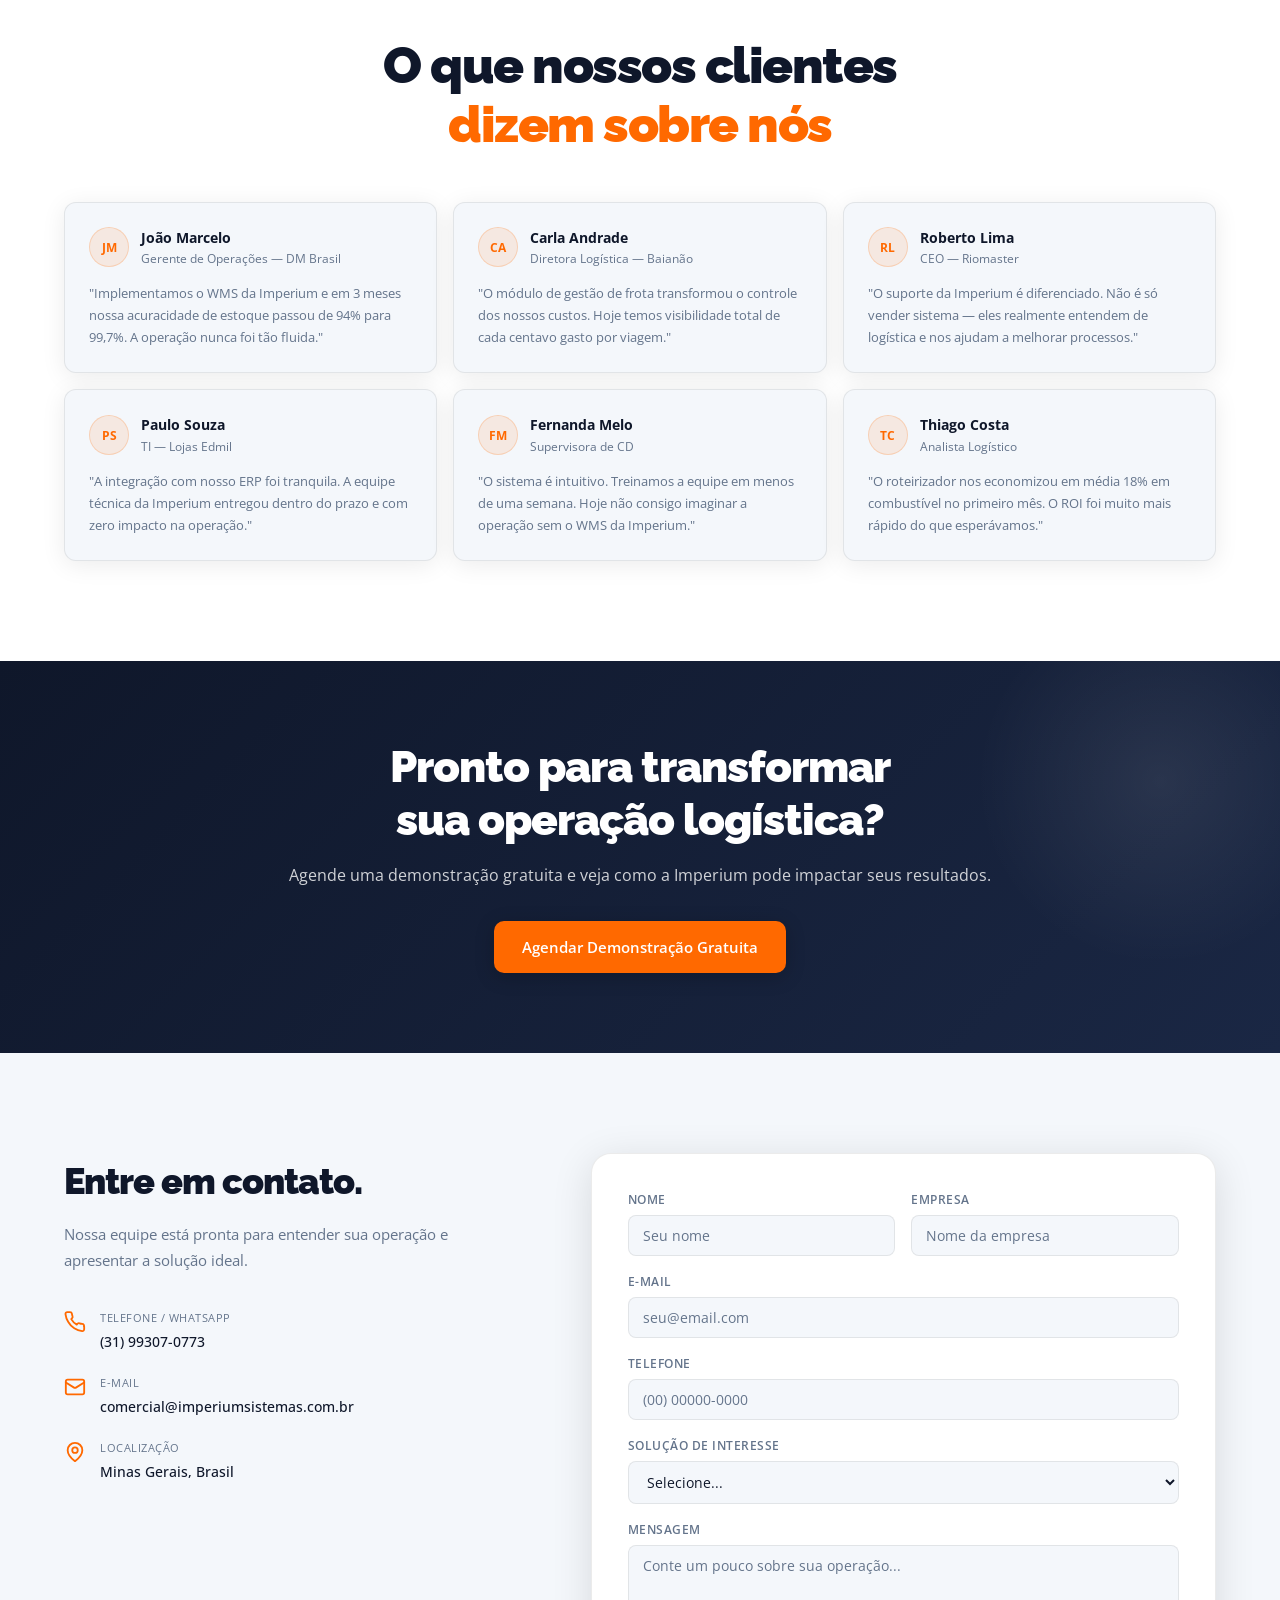
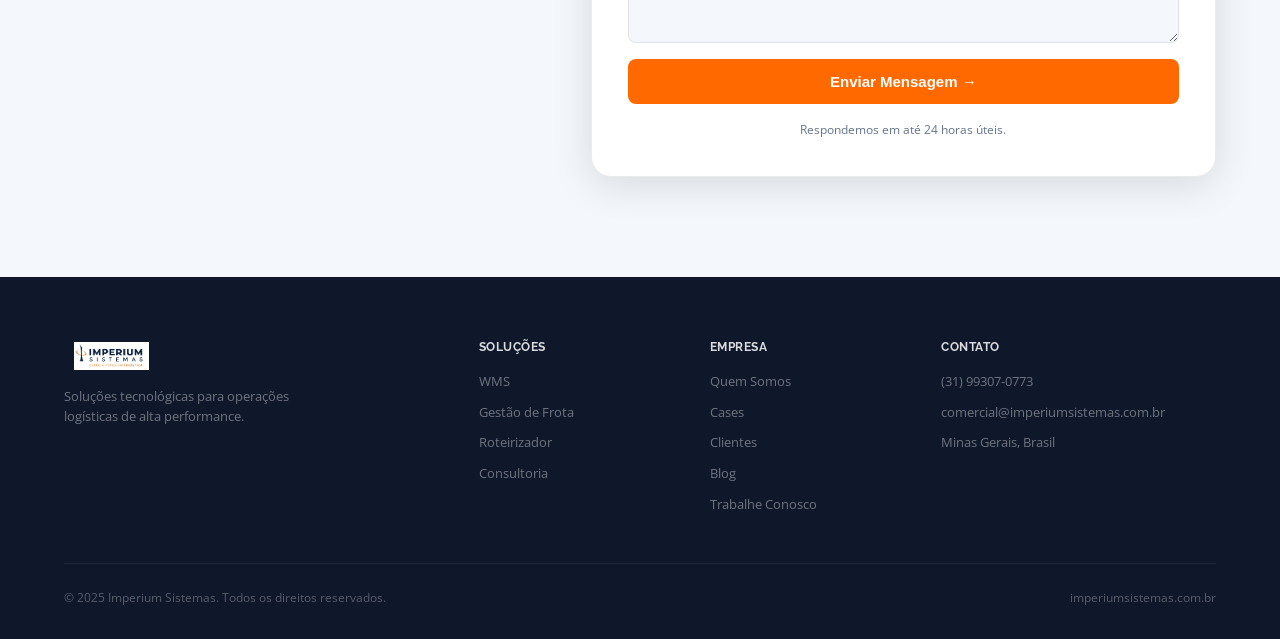
==== commit 818d5bff: "style: Raleway nos títulos e Open Sans no corpo do texto Co-Authored-By: Claude Sonnet 4.6 <noreply@" ====
--- a/index.html
+++ b/index.html
@@ -5,7 +5,7 @@
   <meta name="viewport" content="width=device-width, initial-scale=1.0" />
   <title>Imperium Sistemas — Soluções em Logística</title>
   <link rel="preconnect" href="https://fonts.googleapis.com" />
-  <link href="https://fonts.googleapis.com/css2?family=Montserrat:wght@400;500;600;700;800;900&family=Raleway:wght@400;500;600;700;800;900&display=swap" rel="stylesheet" />
+  <link href="https://fonts.googleapis.com/css2?family=Raleway:wght@400;500;600;700;800;900&family=Open+Sans:wght@400;500;600;700&display=swap" rel="stylesheet" />
   <link rel="stylesheet" href="style.css" />
 </head>
 <body>
--- a/style.css
+++ b/style.css
@@ -35,7 +35,7 @@
 }
 
 body {
-  font-family: 'Montserrat', -apple-system, sans-serif;
+  font-family: 'Open Sans', -apple-system, sans-serif;
   background: var(--bg);
   color: var(--text);
   line-height: 1.6;
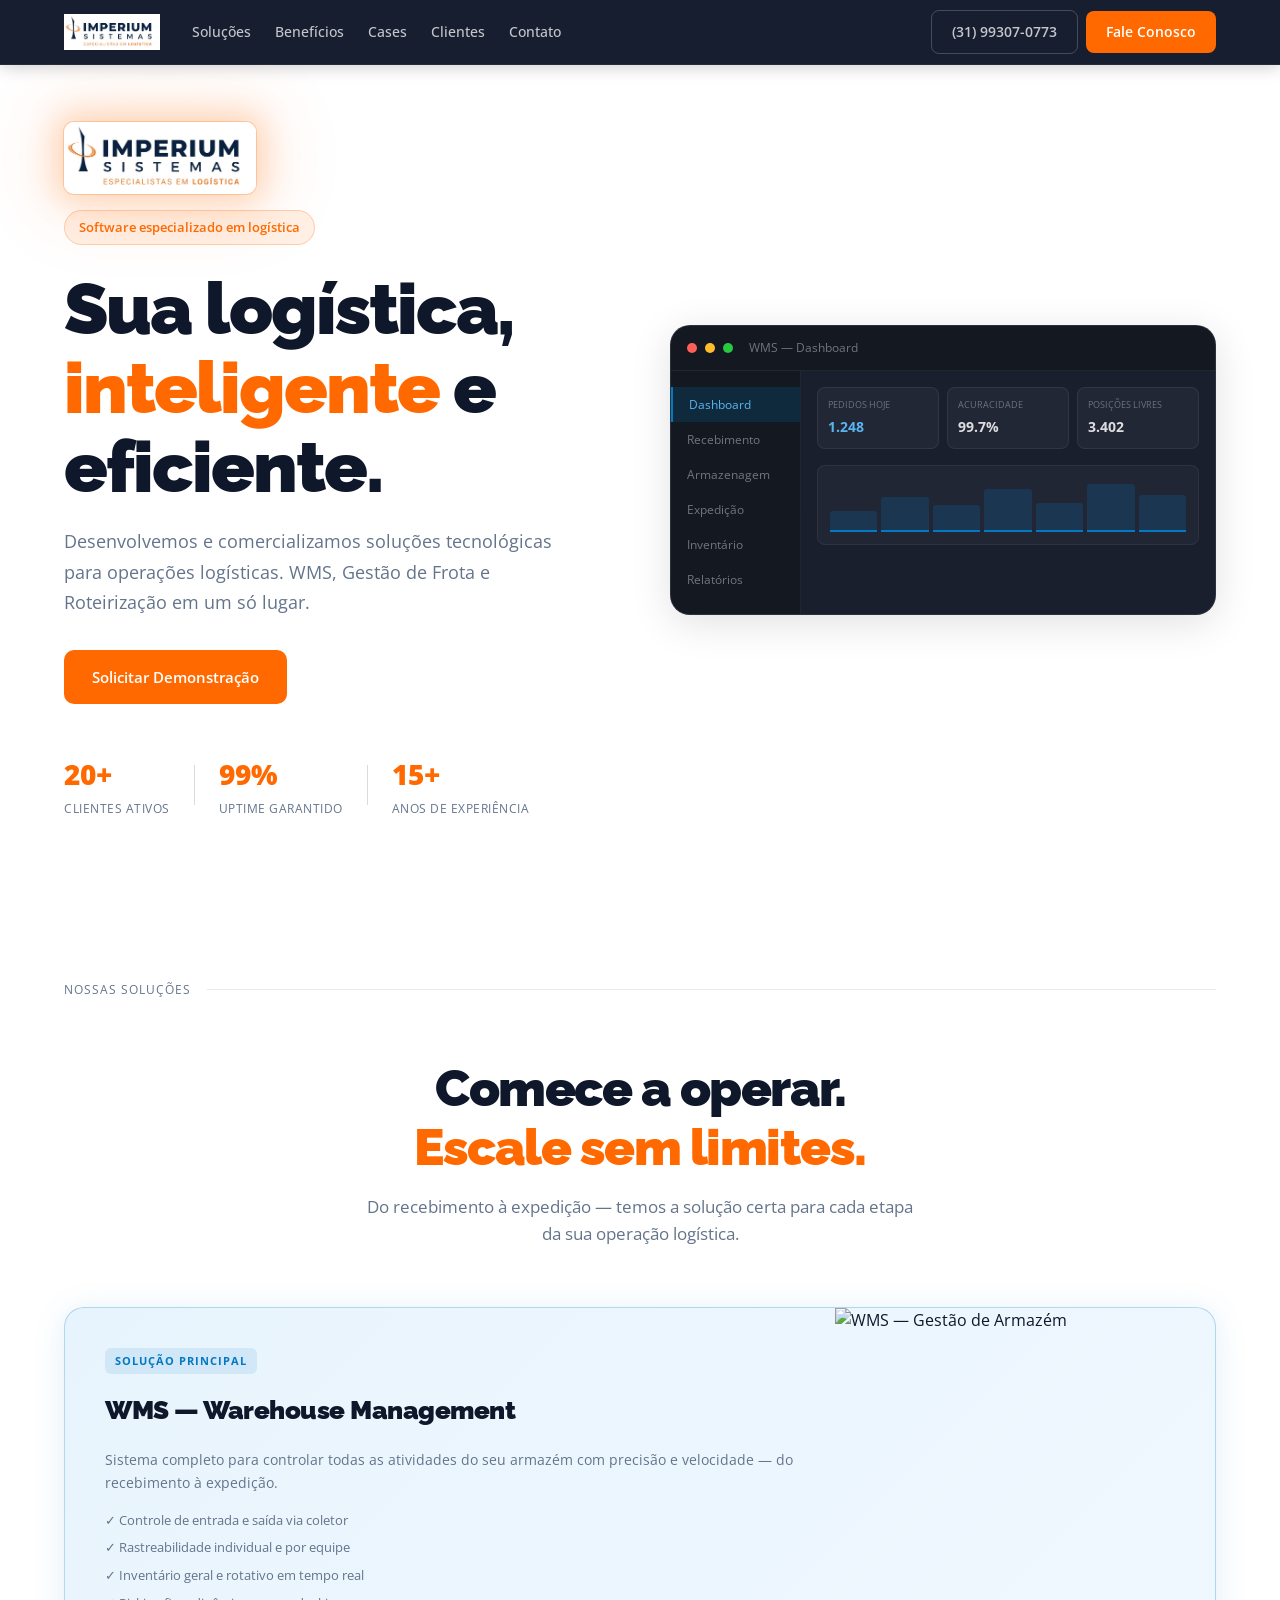
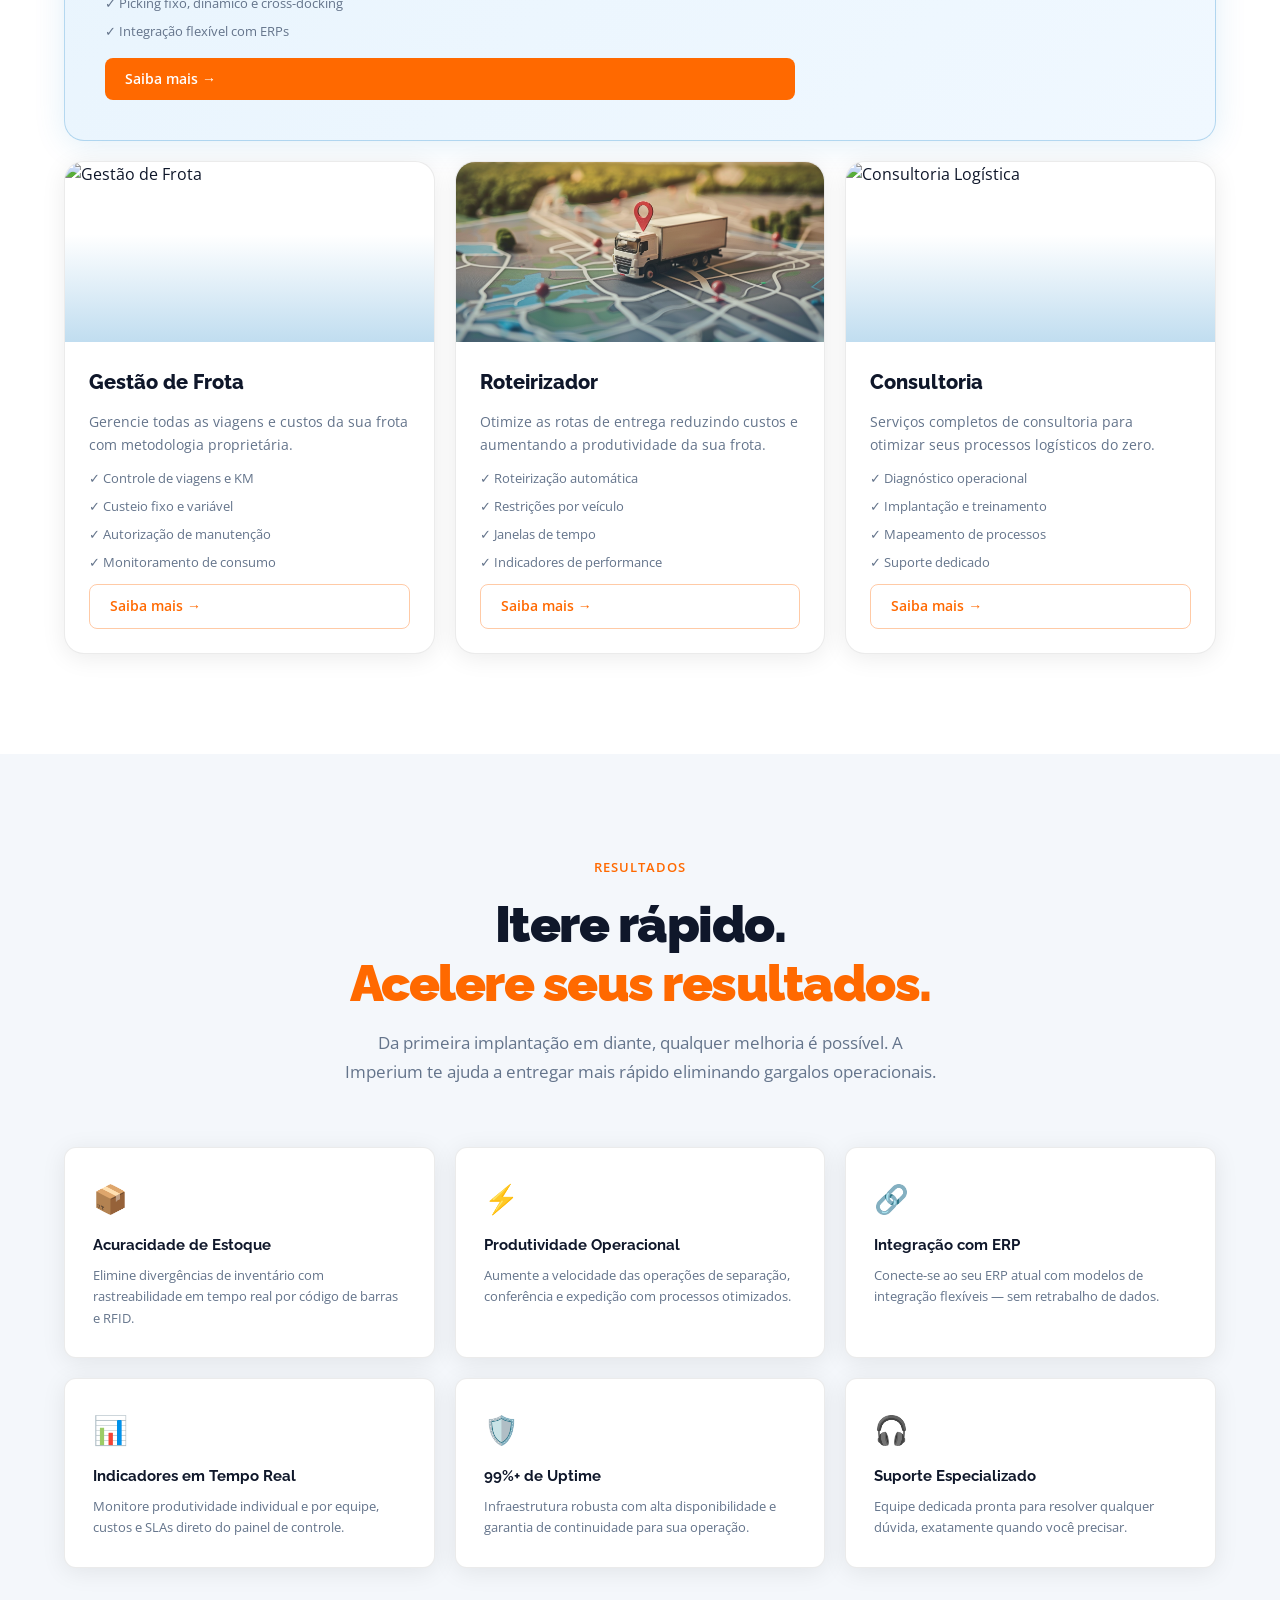
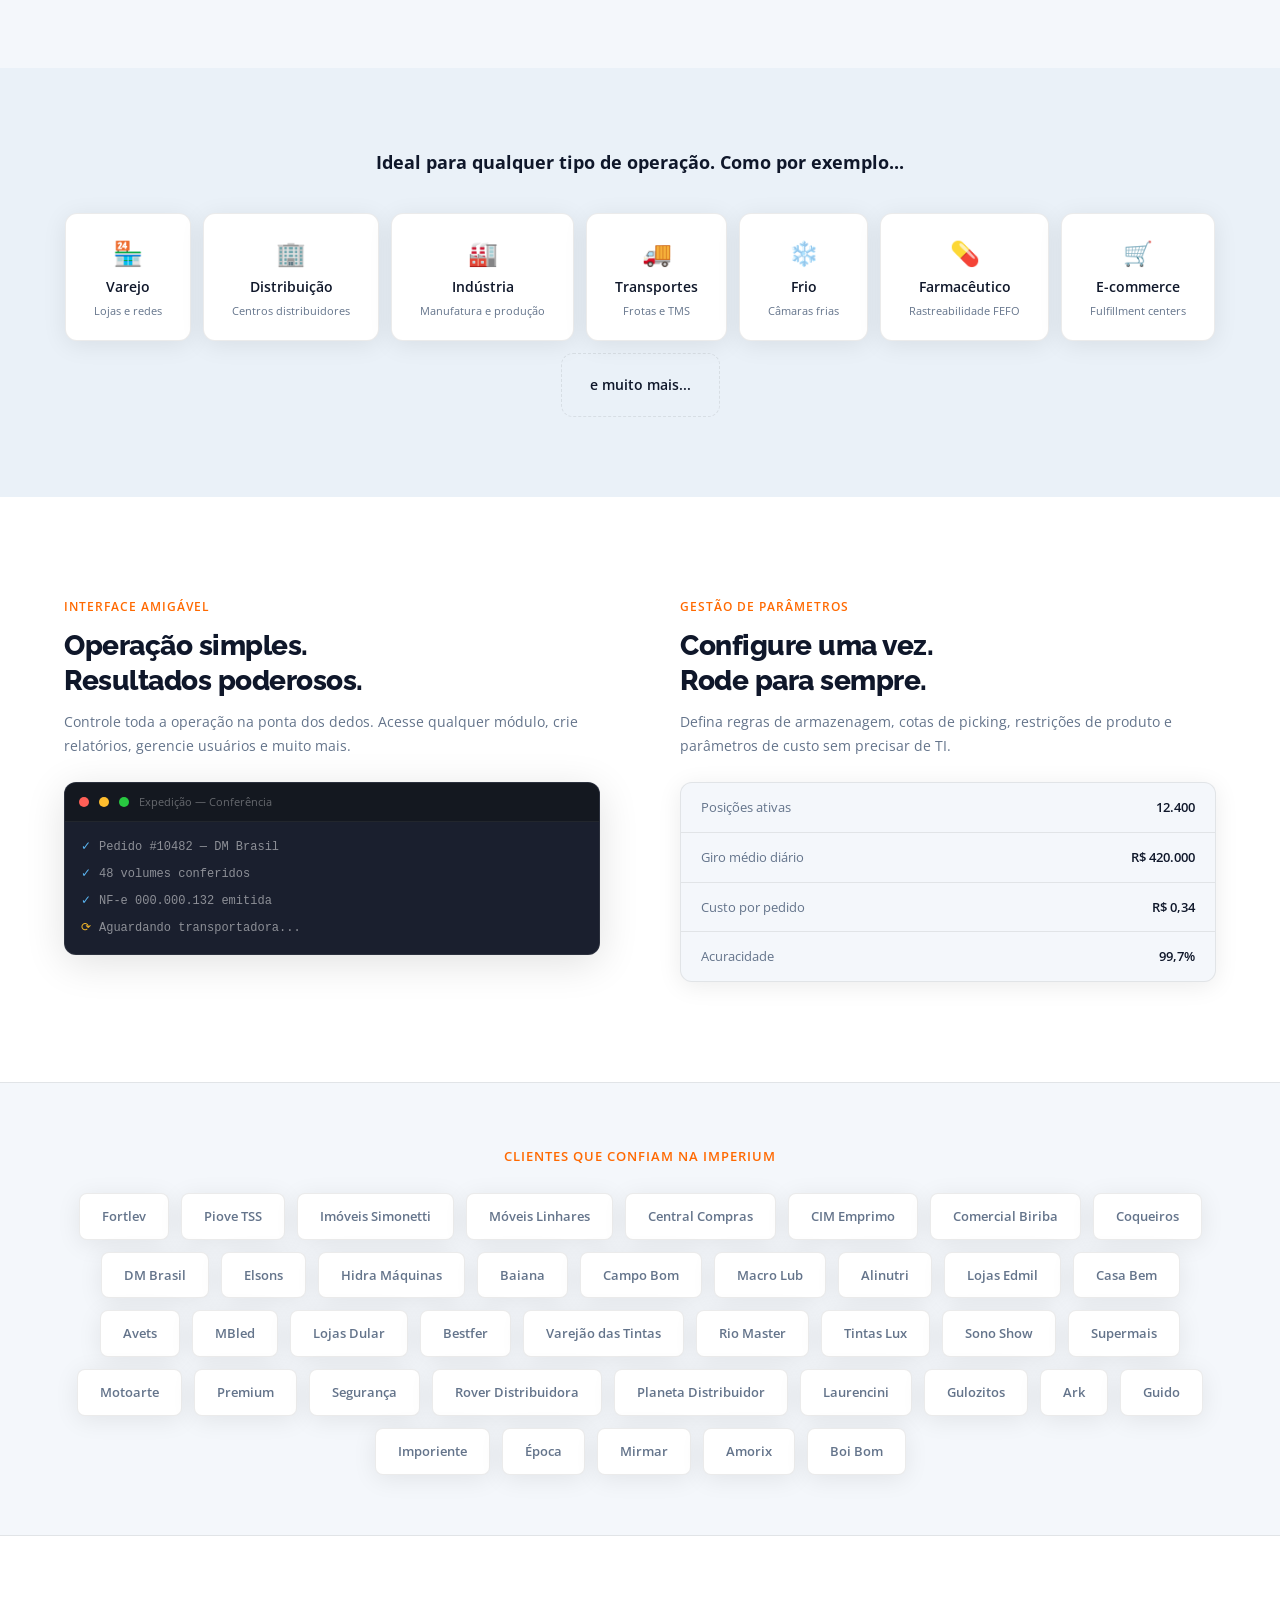
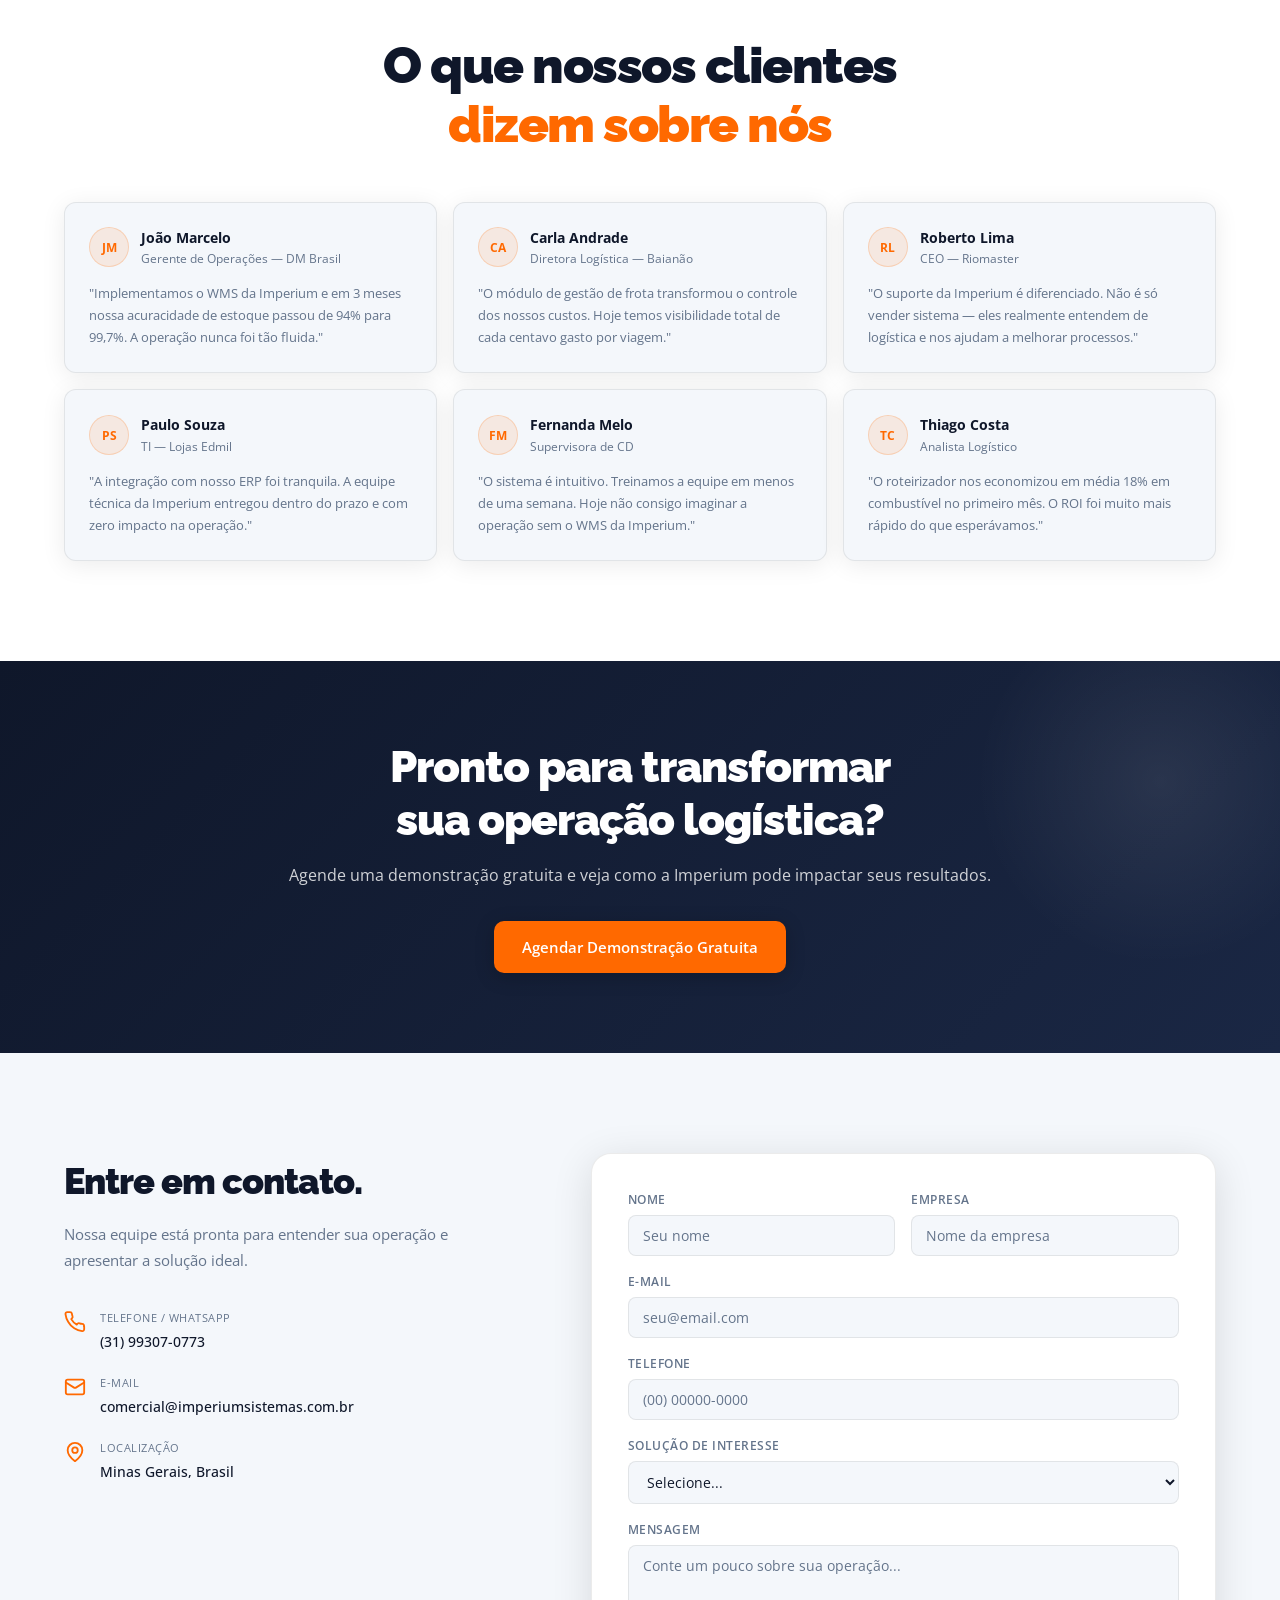
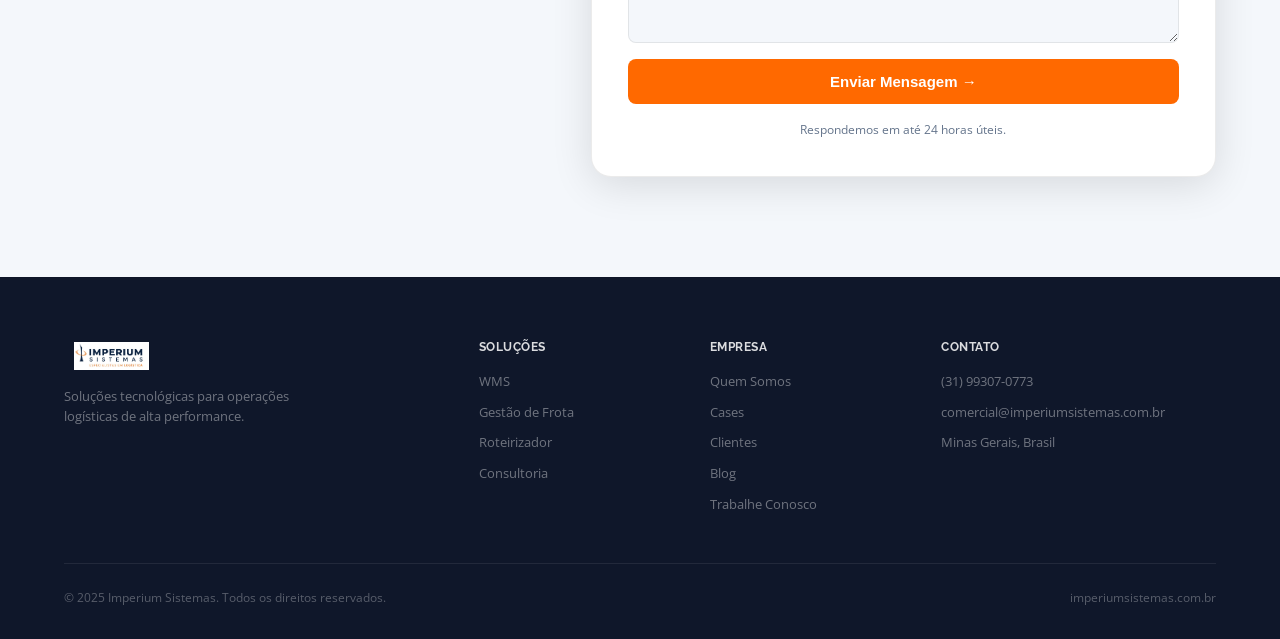
==== commit 7b5e06a3: "style: remove seta do label Resultados Co-Authored-By: Claude Sonnet 4.6 <noreply@anthropic.com>" ====
--- a/index.html
+++ b/index.html
@@ -224,7 +224,7 @@
   <section class="beneficios" id="beneficios">
     <div class="container">
       <div class="section-label-inline">
-        <span class="text-green">↑ Resultados</span>
+        <span class="text-green">Resultados</span>
       </div>
       <h2 class="section-title-center">Itere rápido.<br /><span class="text-green">Acelere seus resultados.</span></h2>
       <p class="section-sub-center">Da primeira implantação em diante, qualquer melhoria é possível. A Imperium te ajuda a entregar mais rápido eliminando gargalos operacionais.</p>
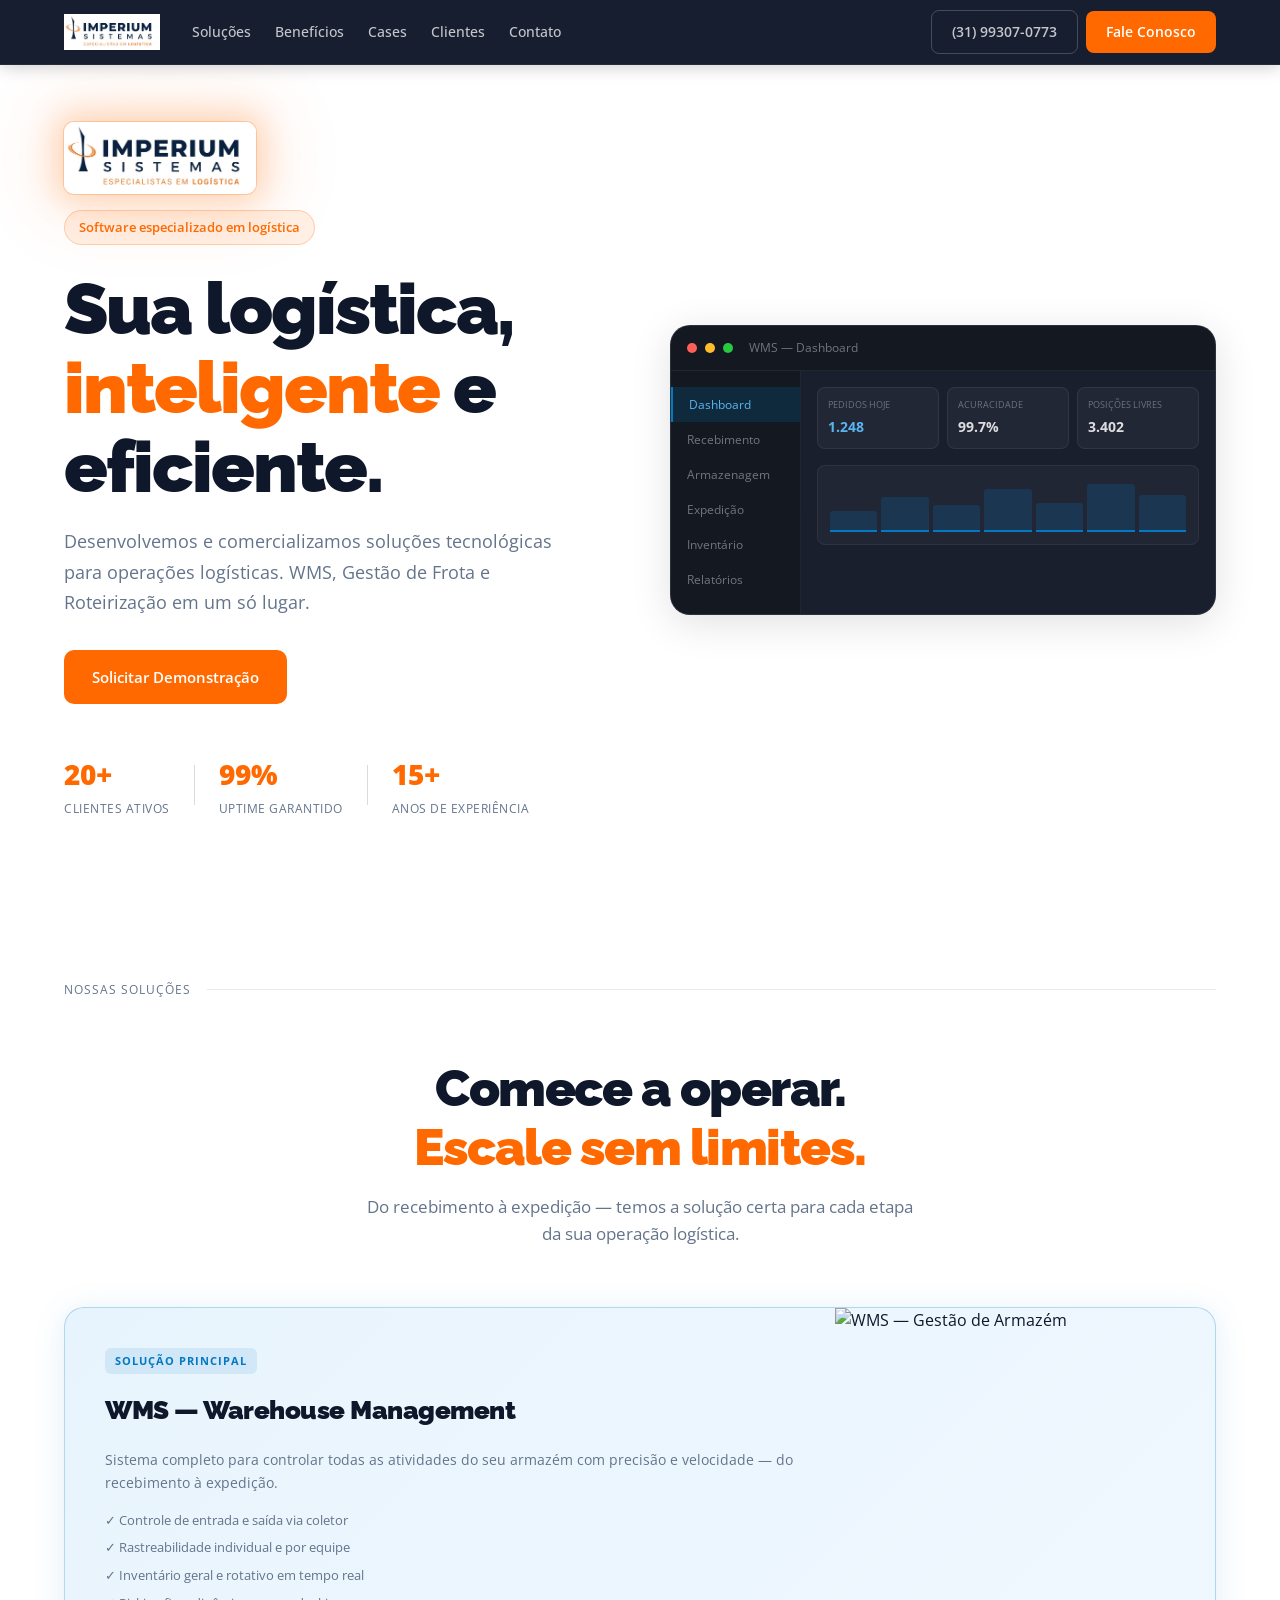
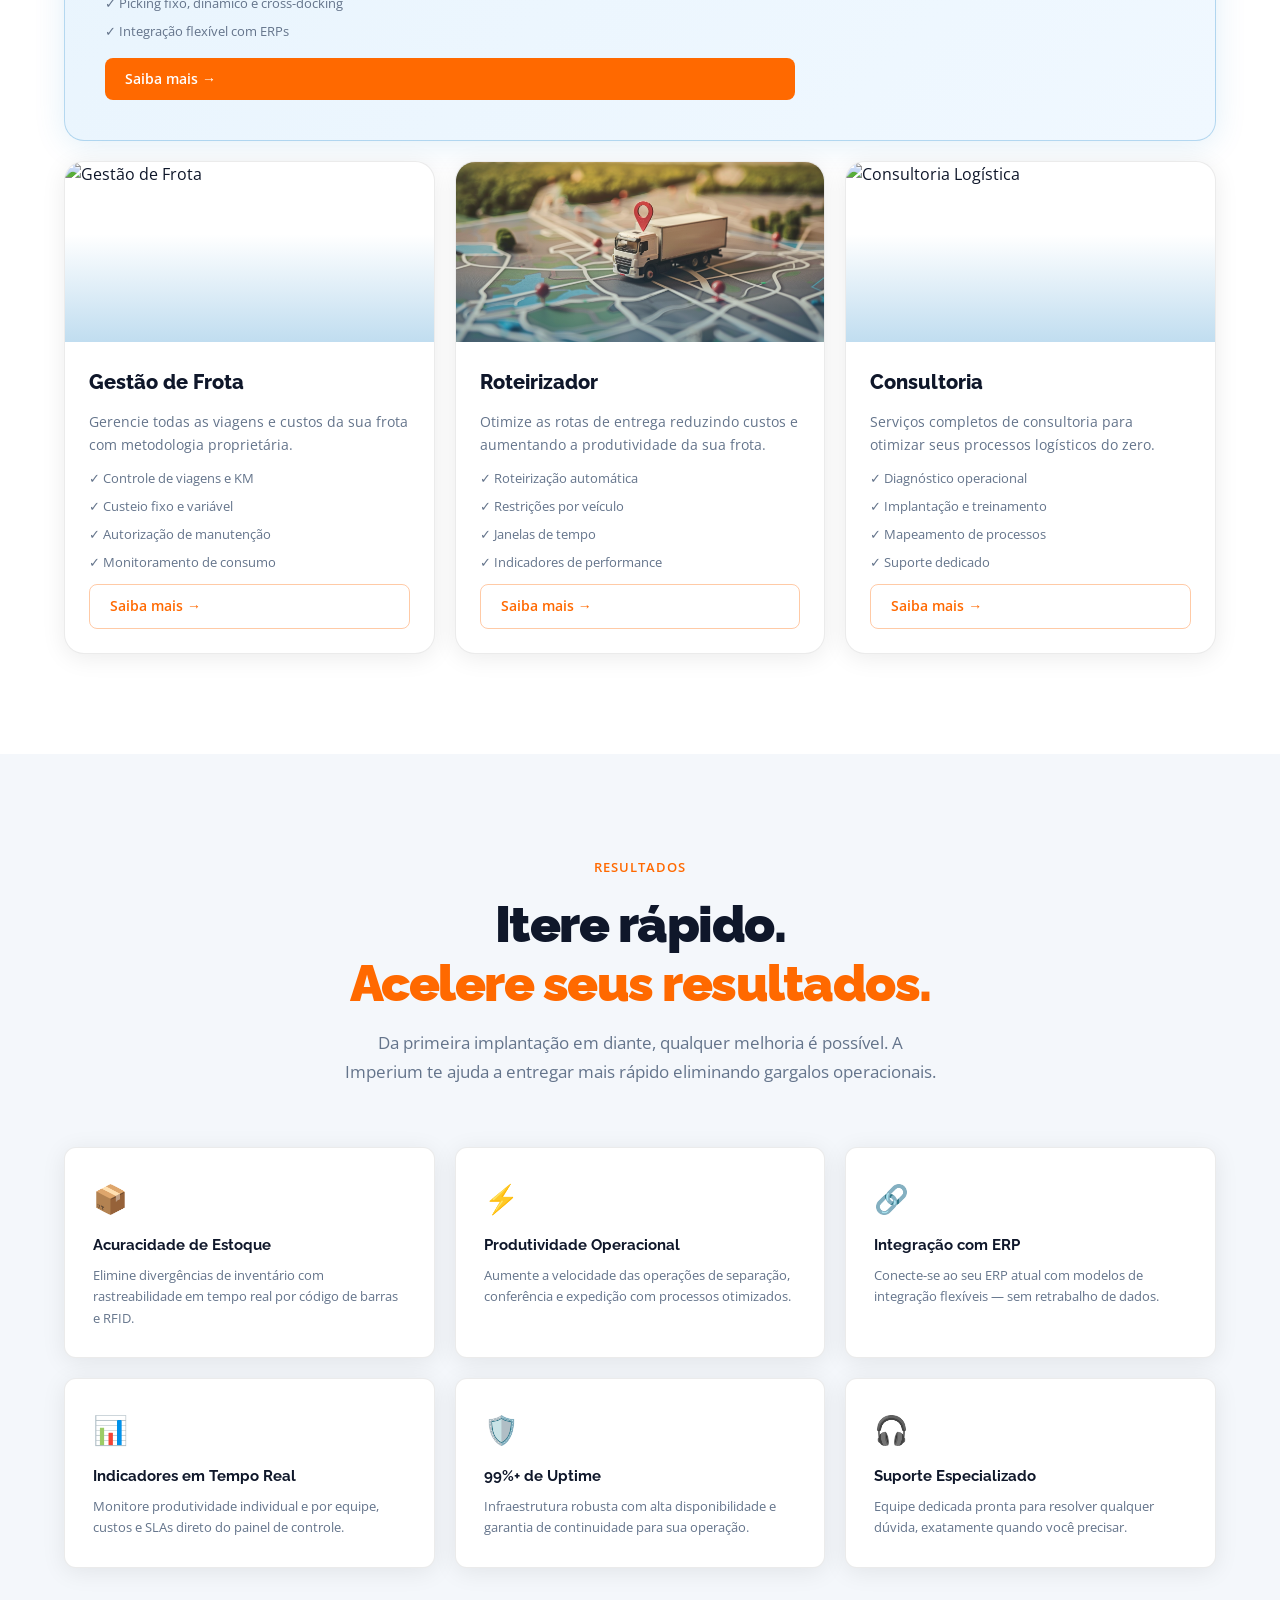
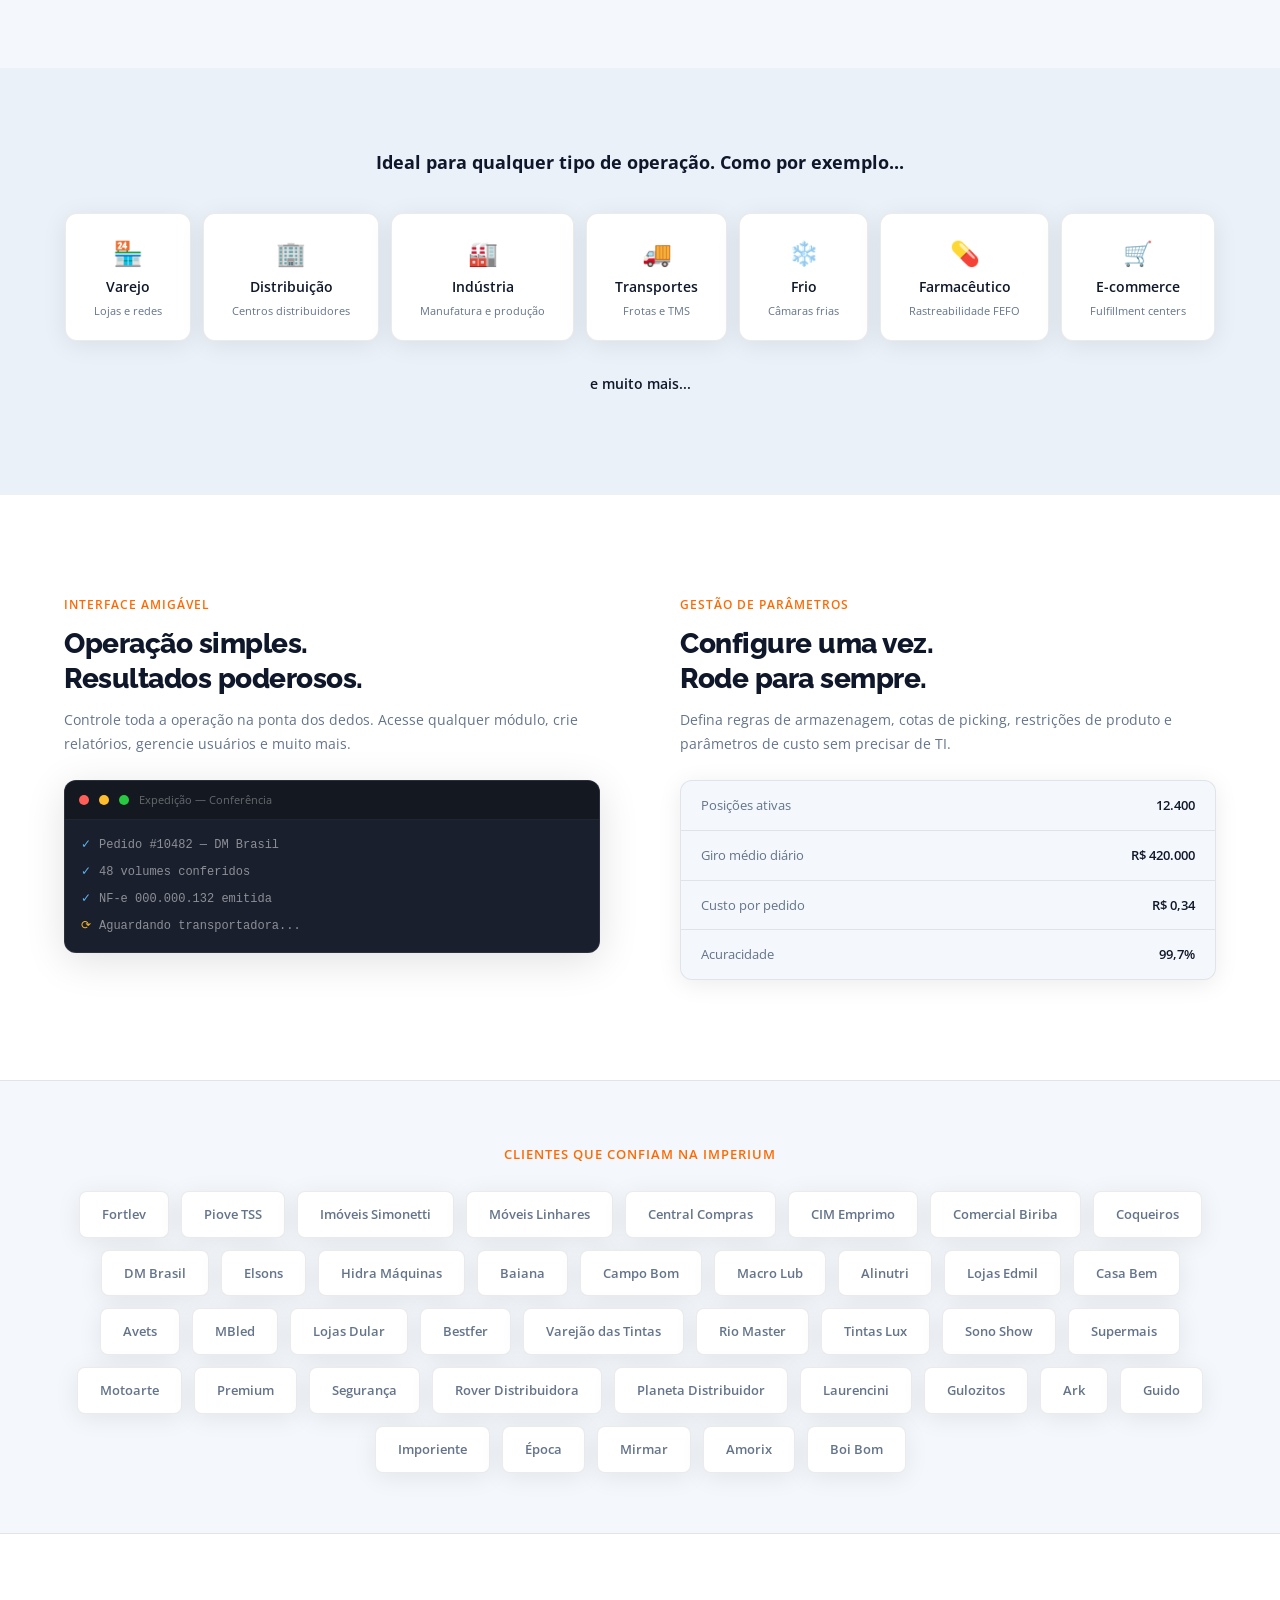
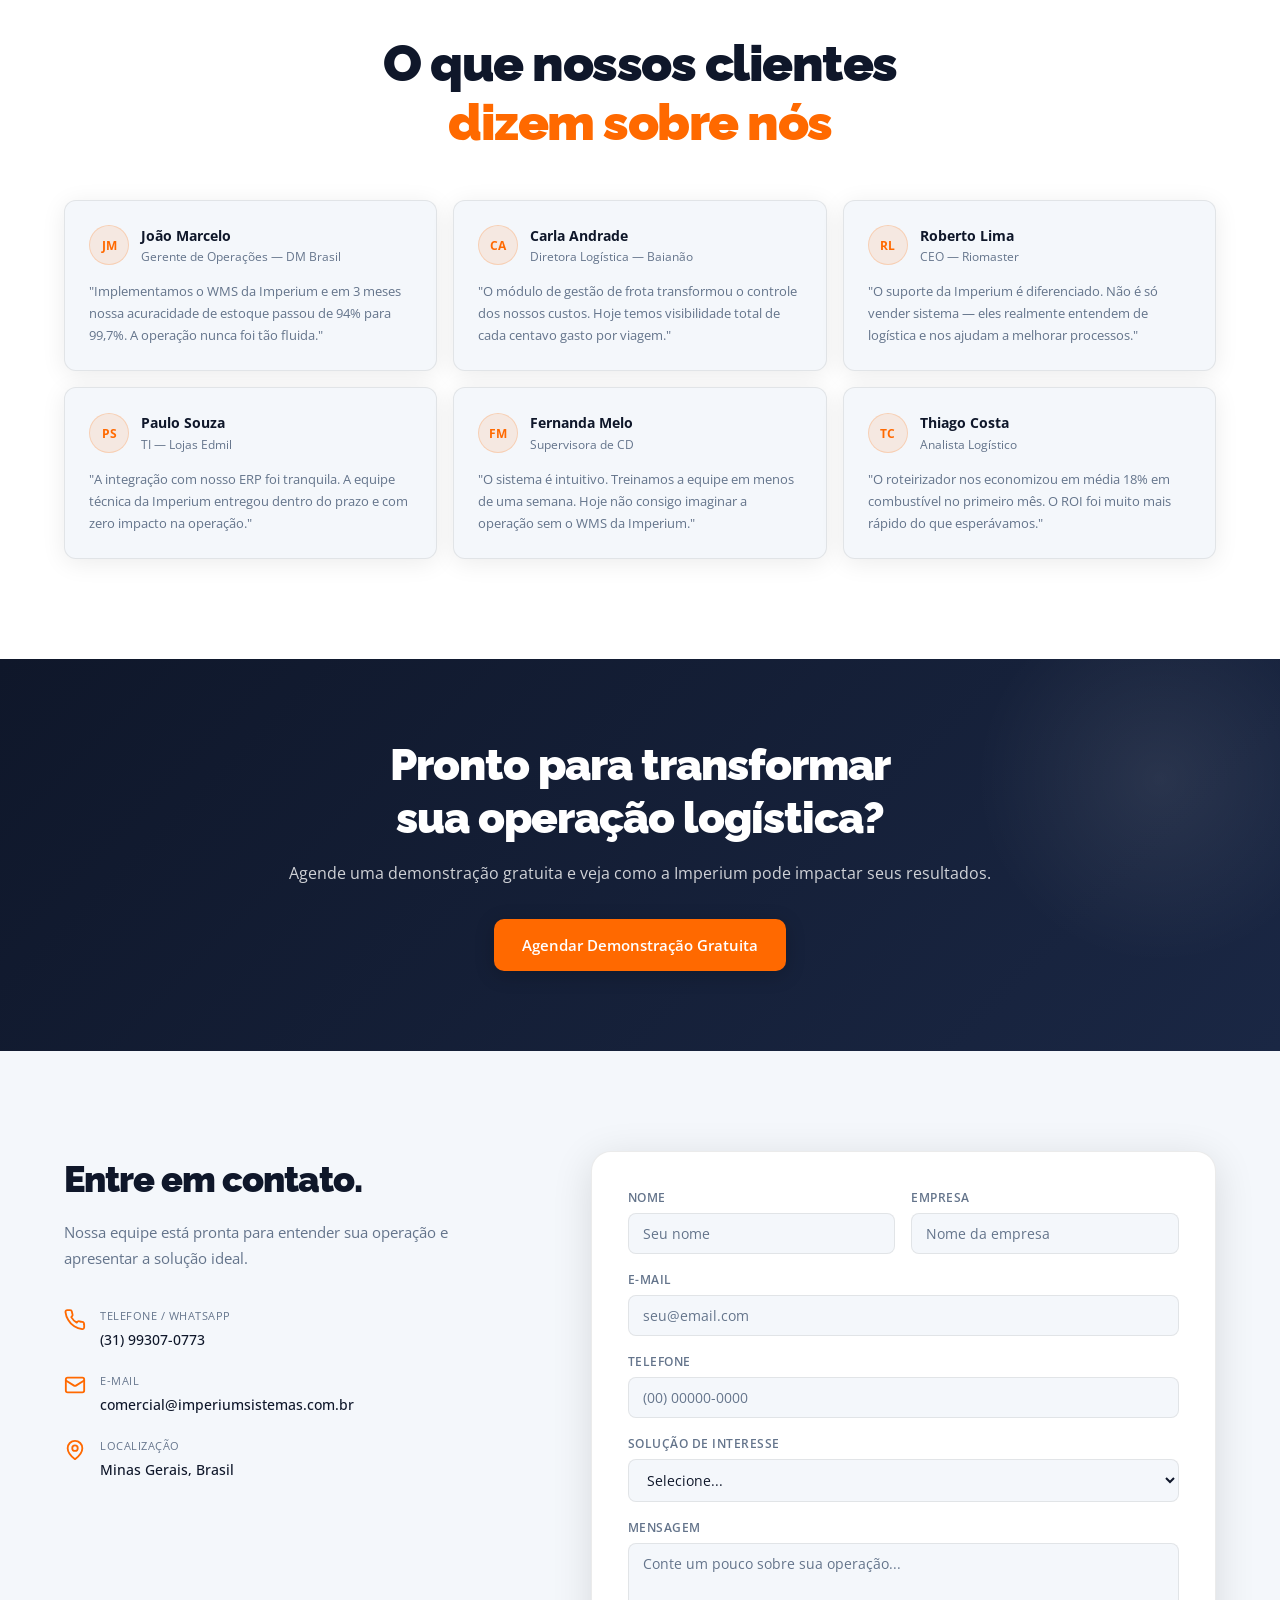
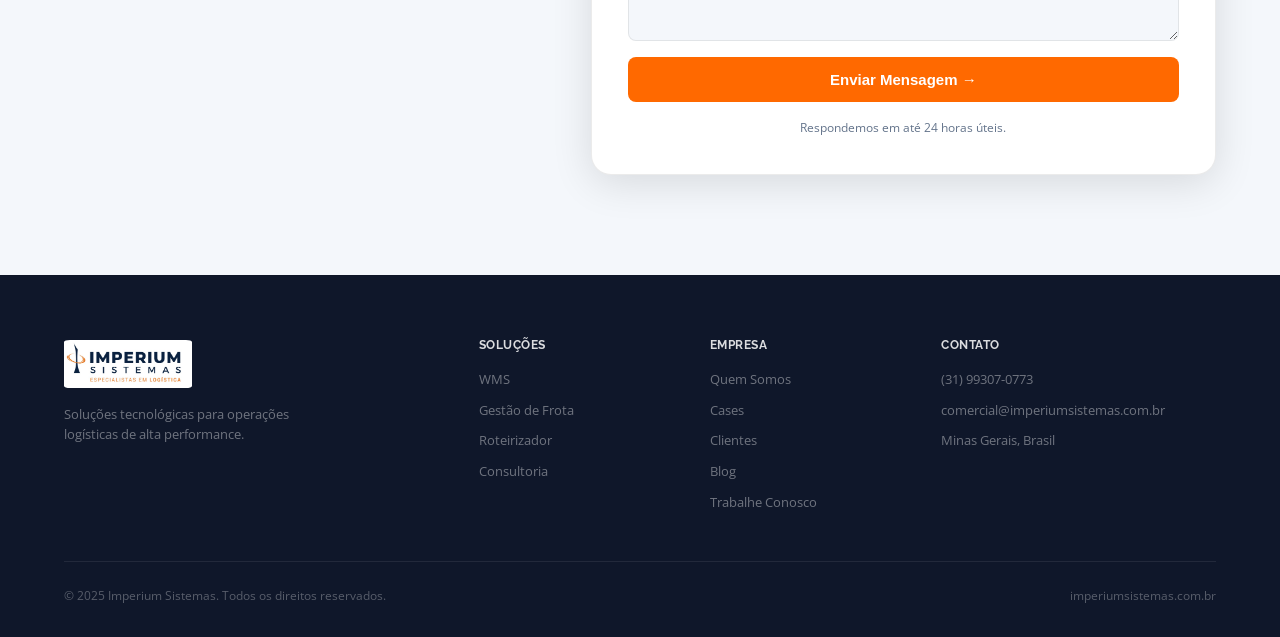
==== commit 31538d3e: "feat: adiciona páginas individuais para cada solução Cria wms.html, frota.html, roteirizador.html e " ====
--- a/index.html
+++ b/index.html
@@ -152,7 +152,7 @@
               <li>✓ Picking fixo, dinâmico e cross-docking</li>
               <li>✓ Integração flexível com ERPs</li>
             </ul>
-            <a href="#contato" class="btn btn-primary">Saiba mais →</a>
+            <a href="wms.html" class="btn btn-primary">Saiba mais →</a>
           </div>
           <div class="sol-img-wrap">
             <img src="https://imperiumsistemas.com.br/wp-content/uploads/2021/01/shutterstock_252243379.jpg" alt="WMS — Gestão de Armazém" />
@@ -174,7 +174,7 @@
               <li>✓ Autorização de manutenção</li>
               <li>✓ Monitoramento de consumo</li>
             </ul>
-            <a href="#contato" class="btn btn-outline">Saiba mais →</a>
+            <a href="frota.html" class="btn btn-outline">Saiba mais →</a>
           </div>
         </div>
 
@@ -193,7 +193,7 @@
               <li>✓ Janelas de tempo</li>
               <li>✓ Indicadores de performance</li>
             </ul>
-            <a href="#contato" class="btn btn-outline">Saiba mais →</a>
+            <a href="roteirizador.html" class="btn btn-outline">Saiba mais →</a>
           </div>
         </div>
 
@@ -212,7 +212,7 @@
               <li>✓ Mapeamento de processos</li>
               <li>✓ Suporte dedicado</li>
             </ul>
-            <a href="#contato" class="btn btn-outline">Saiba mais →</a>
+            <a href="consultoria.html" class="btn btn-outline">Saiba mais →</a>
           </div>
         </div>
 
--- a/style.css
+++ b/style.css
@@ -548,7 +548,8 @@
   box-shadow: var(--shadow);
 }
 .ideal-card:hover { border-color: rgba(255,105,0,0.3); transform: translateY(-3px); box-shadow: var(--shadow-lg); }
-.ideal-card.more  { background: transparent; border-style: dashed; color: var(--text-muted); font-size: 13px; box-shadow: none; }
+.ideal-card.more  { background: transparent; border: none; color: var(--text-muted); font-size: 13px; box-shadow: none; cursor: default; }
+.ideal-card.more:hover { border: none; transform: none; box-shadow: none; }
 .ideal-icon { font-size: 24px; }
 .ideal-card span:not(.ideal-icon) { font-size: 14px; font-weight: 600; color: var(--text); }
 .ideal-card small { font-size: 11px; color: var(--text-muted); }
@@ -792,7 +793,7 @@
   font-size: 12px;
   color: rgba(255,255,255,0.3);
 }
-.footer .logo-img { height: 36px; width: auto; padding: 4px 10px; border-radius: 6px; }
+.footer .logo-img { height: 56px; width: auto; padding: 4px 0; border-radius: 6px; }
 
 /* ============ RESPONSIVE ============ */
 @media (max-width: 1024px) {
@@ -828,3 +829,119 @@
   .mock-sidebar  { width: 90px; }
   .mock-cards    { grid-template-columns: repeat(2, 1fr); }
 }
+
+/* ============ PÁGINAS DE SOLUÇÃO ============ */
+.sol-page-hero {
+  padding: 140px 0 80px;
+  background: linear-gradient(135deg, #0f172a 0%, #1a2744 100%);
+  position: relative;
+  overflow: hidden;
+}
+.sol-page-hero::before {
+  content: '';
+  position: absolute;
+  top: -100px; right: -100px;
+  width: 500px; height: 500px;
+  background: radial-gradient(circle, rgba(255,105,0,0.10) 0%, transparent 65%);
+  pointer-events: none;
+}
+.sol-page-hero .container { position: relative; z-index: 1; }
+.sol-page-hero h1 {
+  font-size: clamp(36px, 5vw, 64px);
+  font-weight: 900;
+  color: #fff;
+  line-height: 1.1;
+  letter-spacing: -2px;
+  margin-bottom: 20px;
+}
+.sol-page-hero .hero-sub { color: rgba(255,255,255,0.75); margin-bottom: 32px; }
+.sol-page-hero .sol-tag  { margin-bottom: 16px; }
+
+.back-link {
+  display: inline-block;
+  color: rgba(255,255,255,0.5);
+  font-size: 13px;
+  margin-bottom: 24px;
+  transition: color 0.2s;
+}
+.back-link:hover { color: var(--orange); }
+
+.sol-page-section { padding: 80px 0; }
+
+.sol-page-grid {
+  display: grid;
+  grid-template-columns: 1fr 1fr;
+  gap: 64px;
+  align-items: center;
+}
+.sol-page-grid h2 {
+  font-size: clamp(28px, 3.5vw, 44px);
+  font-weight: 900;
+  color: var(--text);
+  line-height: 1.2;
+  letter-spacing: -1px;
+  margin-bottom: 20px;
+}
+.sol-page-grid p {
+  font-size: 15px;
+  color: var(--text-muted);
+  line-height: 1.75;
+  margin-bottom: 16px;
+}
+.sol-page-img-wrap {
+  border-radius: var(--radius-lg);
+  overflow: hidden;
+  box-shadow: var(--shadow-lg);
+}
+.sol-page-img-wrap img {
+  width: 100%;
+  height: 320px;
+  object-fit: cover;
+  display: block;
+}
+
+.sol-modules-grid {
+  display: grid;
+  grid-template-columns: repeat(3, 1fr);
+  gap: 20px;
+  margin-top: 48px;
+}
+.sol-module-card {
+  background: var(--bg);
+  border: 1px solid var(--border);
+  border-radius: var(--radius);
+  padding: 28px;
+  box-shadow: var(--shadow);
+  transition: border-color 0.2s, transform 0.2s, box-shadow 0.2s;
+}
+.sol-module-card:hover { border-color: rgba(255,105,0,0.25); transform: translateY(-3px); box-shadow: var(--shadow-lg); }
+.sol-module-icon { font-size: 28px; margin-bottom: 12px; }
+.sol-module-card h4 { font-size: 15px; font-weight: 700; color: var(--text); margin-bottom: 8px; }
+.sol-module-card p  { font-size: 13px; color: var(--text-muted); line-height: 1.65; }
+
+.sol-dif-list { display: flex; flex-direction: column; gap: 24px; max-width: 800px; margin: 0 auto; }
+.sol-dif-item {
+  display: flex;
+  gap: 20px;
+  align-items: flex-start;
+  padding: 24px;
+  background: var(--bg2);
+  border: 1px solid var(--border);
+  border-radius: var(--radius);
+  box-shadow: var(--shadow);
+}
+.sol-dif-check {
+  font-size: 18px;
+  font-weight: 900;
+  color: var(--orange);
+  flex-shrink: 0;
+  margin-top: 2px;
+}
+.sol-dif-item strong { display: block; font-size: 15px; color: var(--text); margin-bottom: 6px; }
+.sol-dif-item p { font-size: 13px; color: var(--text-muted); line-height: 1.65; margin: 0; }
+
+@media (max-width: 768px) {
+  .sol-page-grid    { grid-template-columns: 1fr; gap: 32px; }
+  .sol-modules-grid { grid-template-columns: 1fr; }
+  .sol-page-hero h1 { letter-spacing: -1px; }
+}
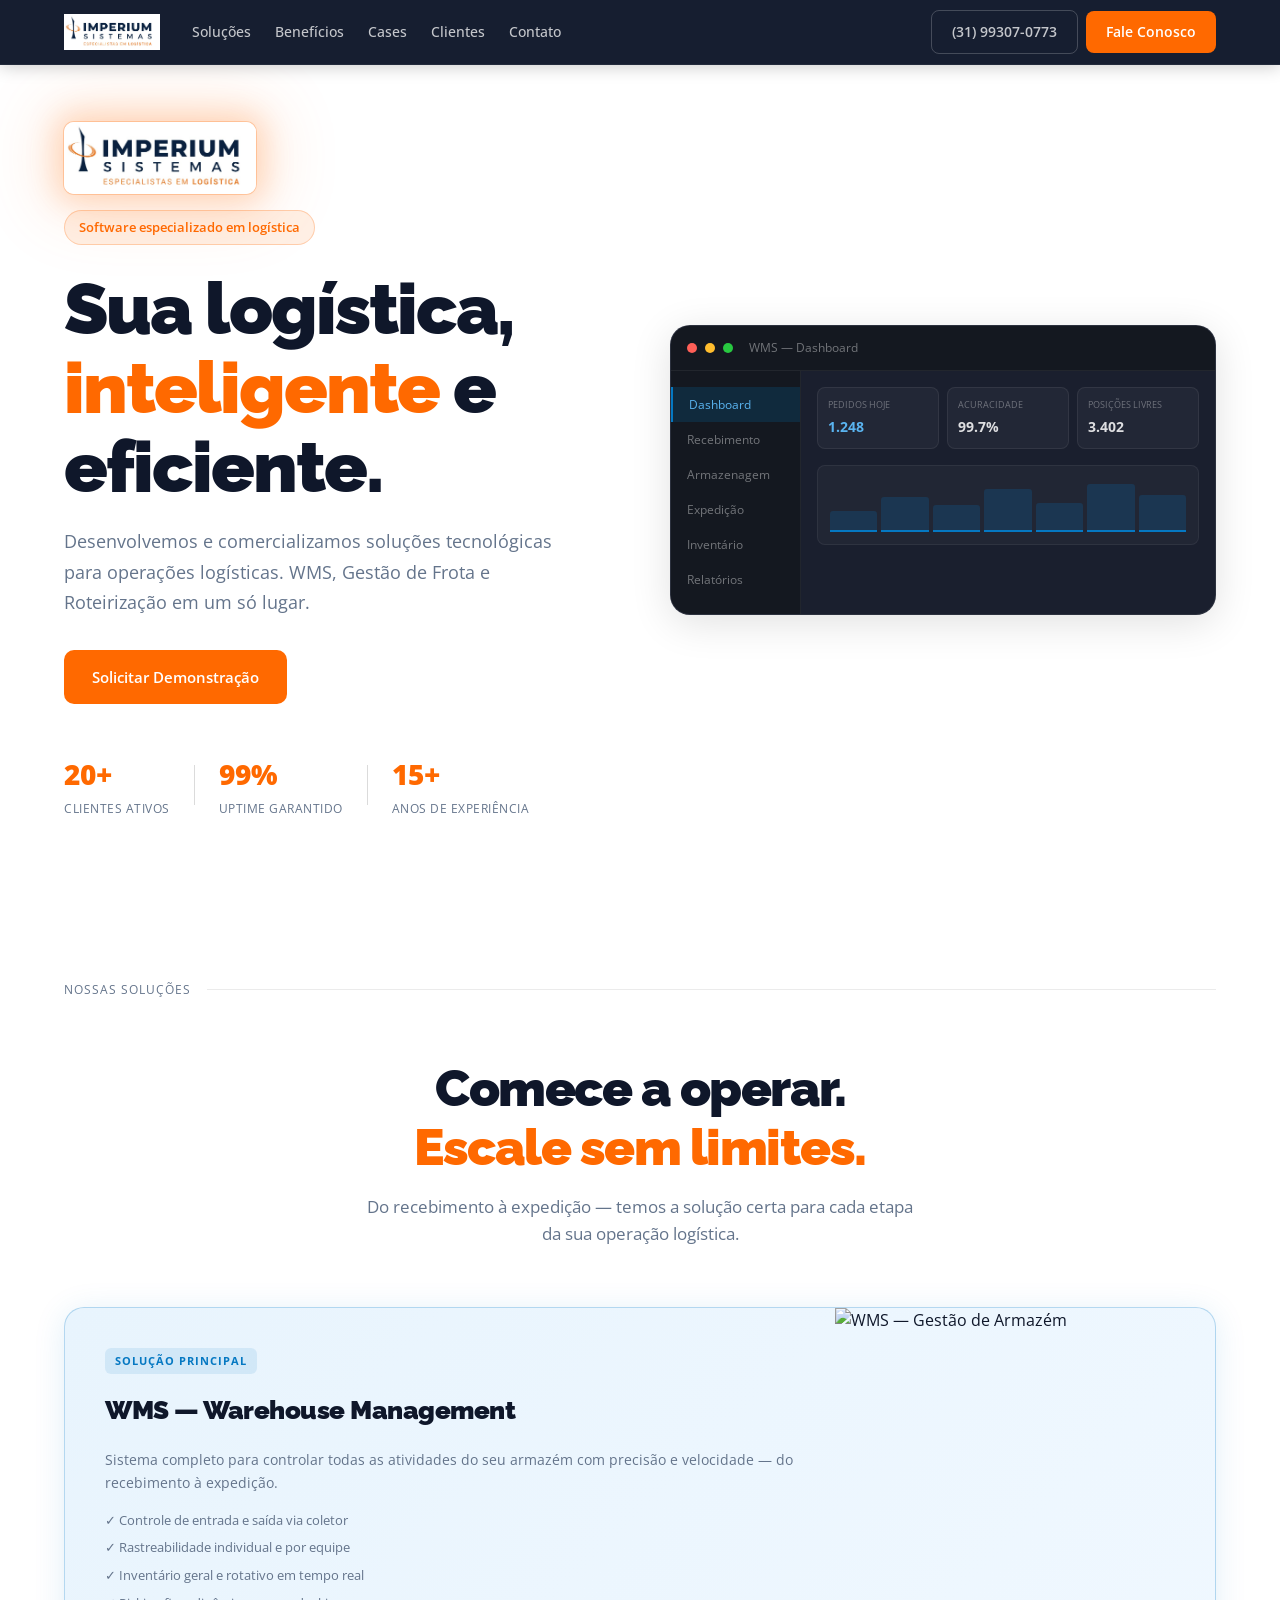
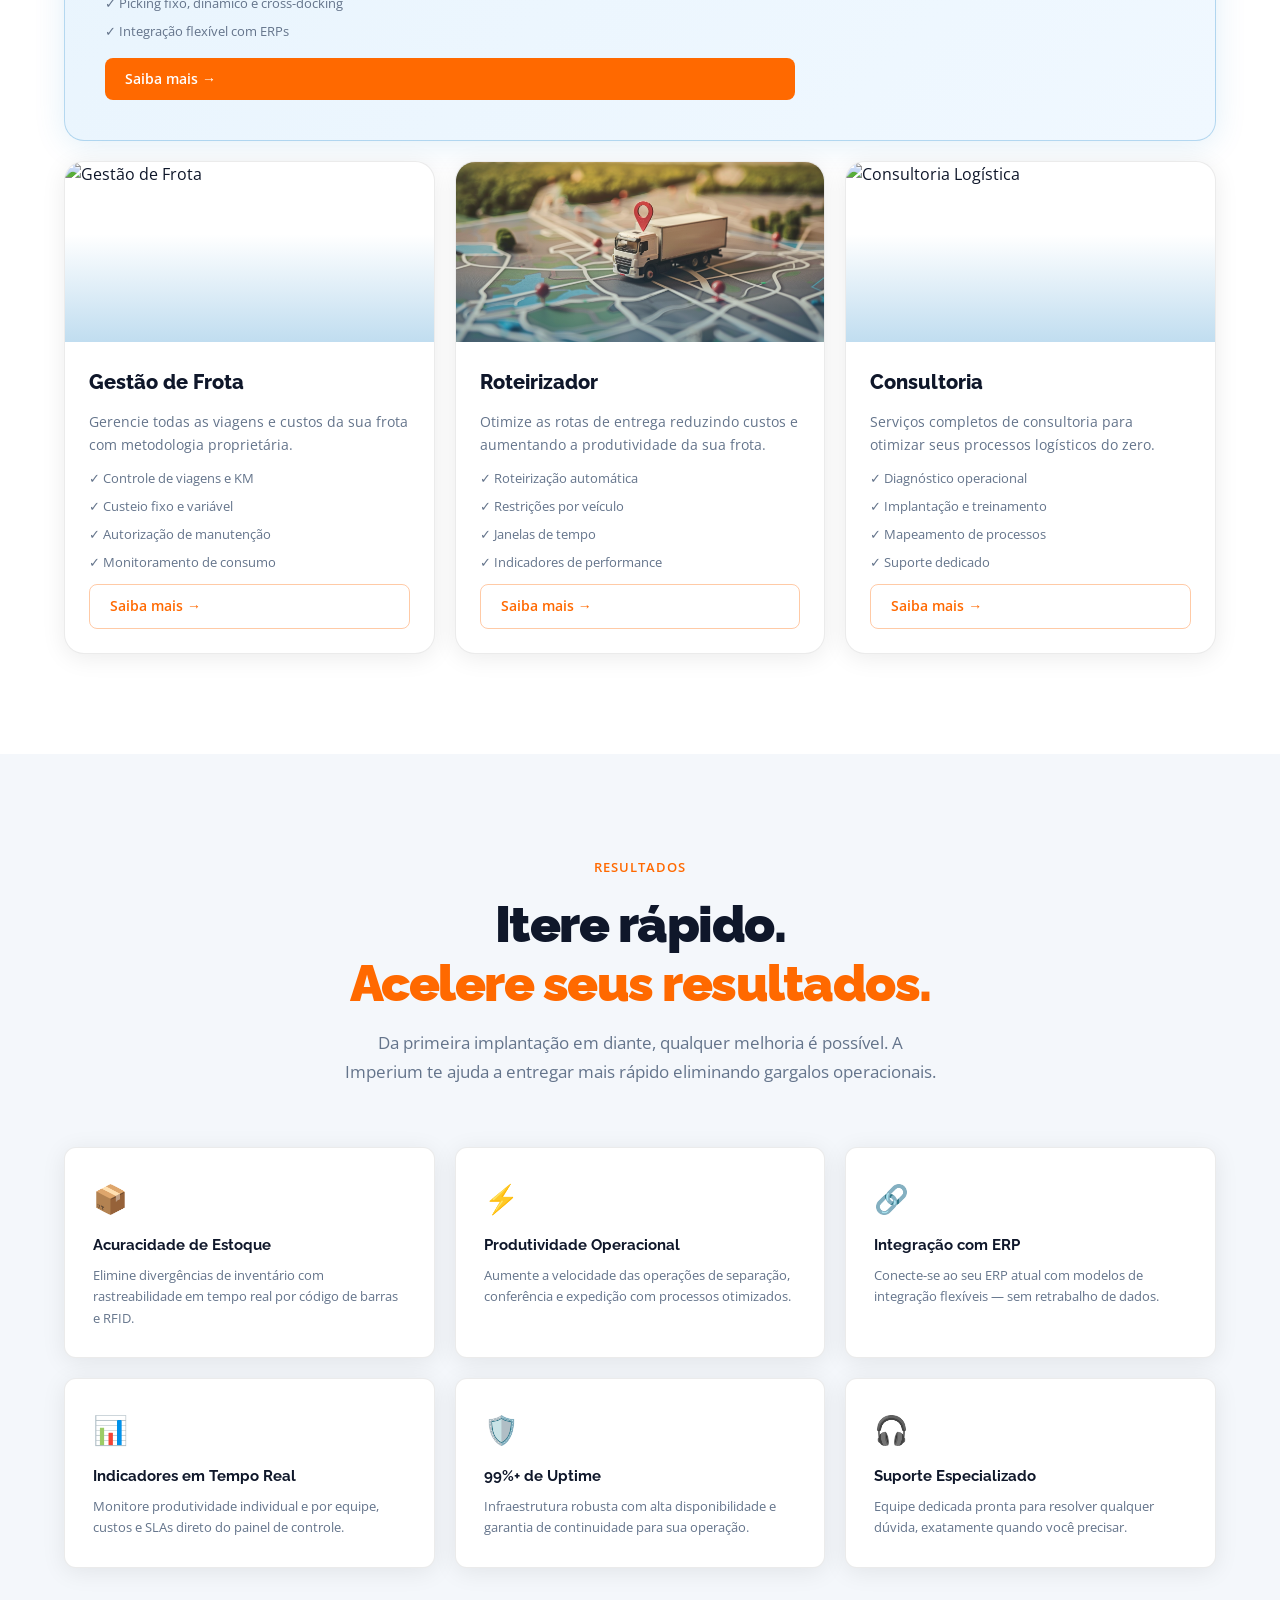
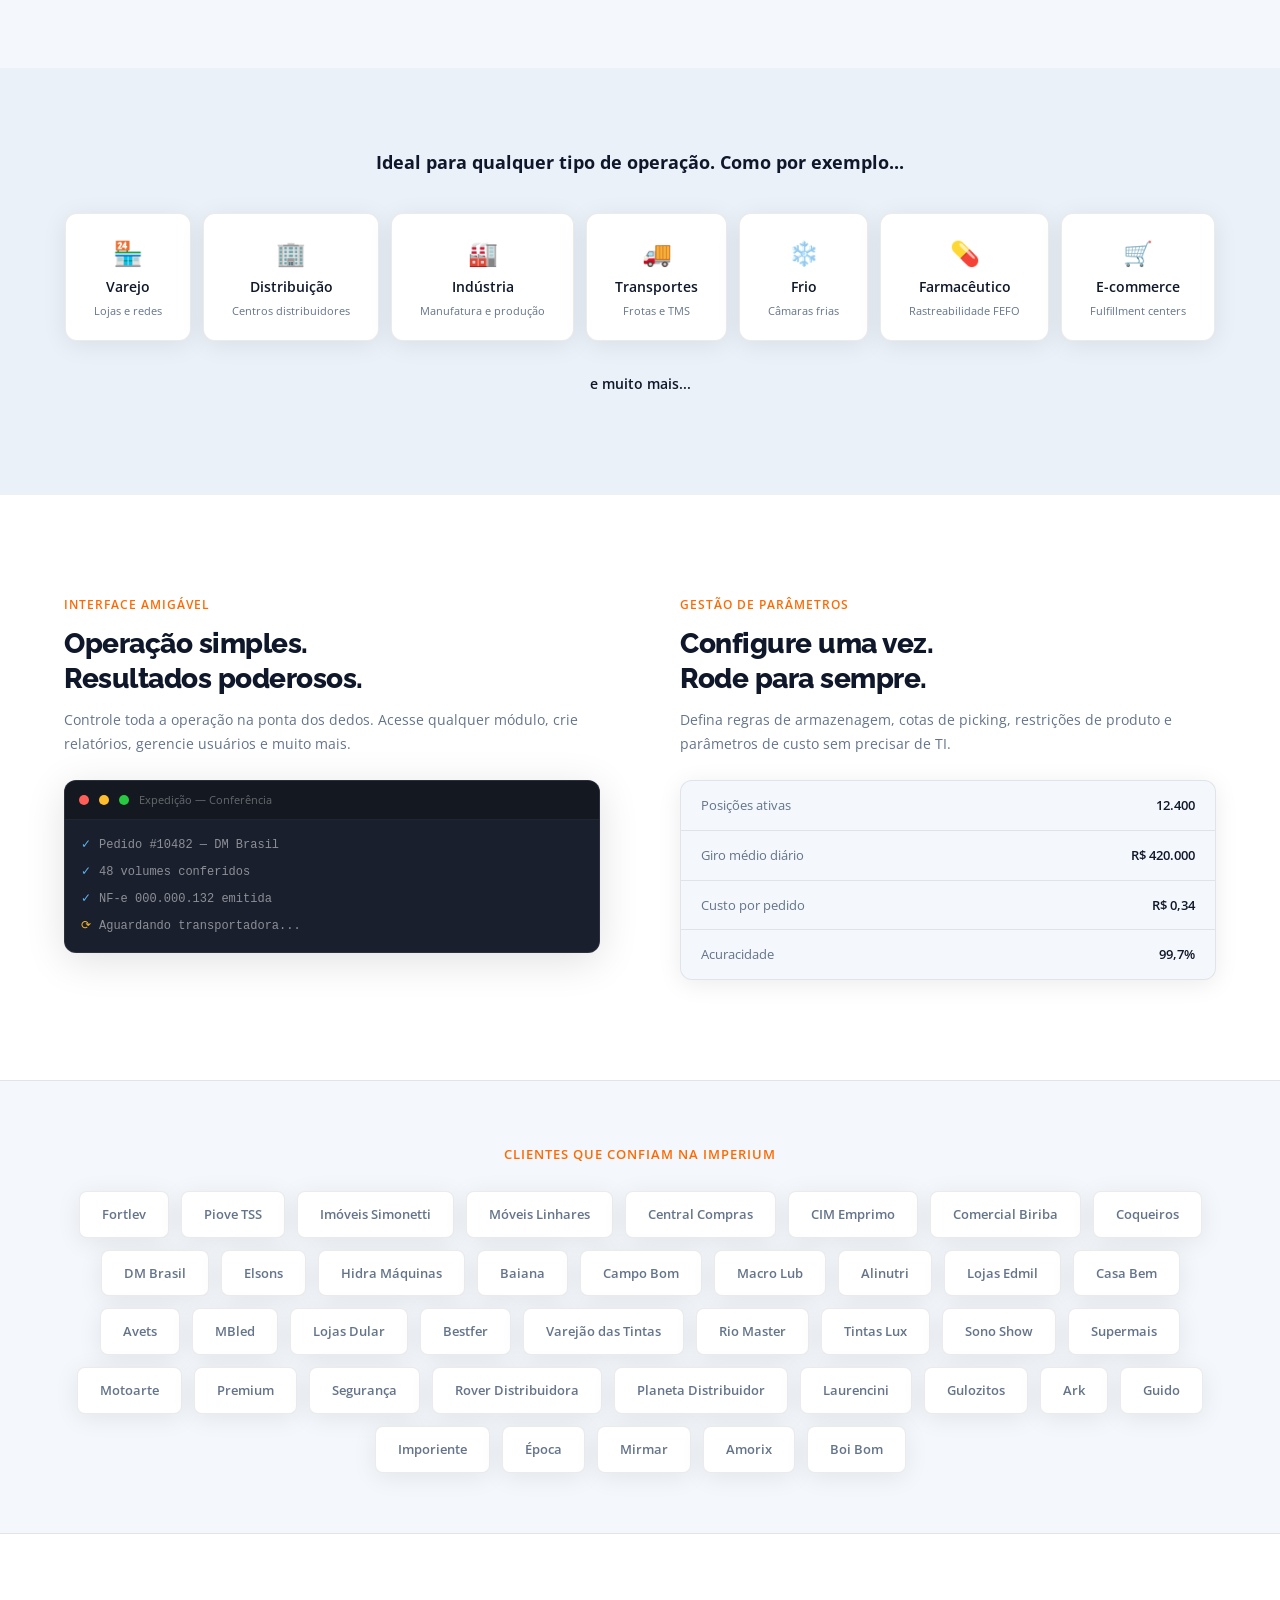
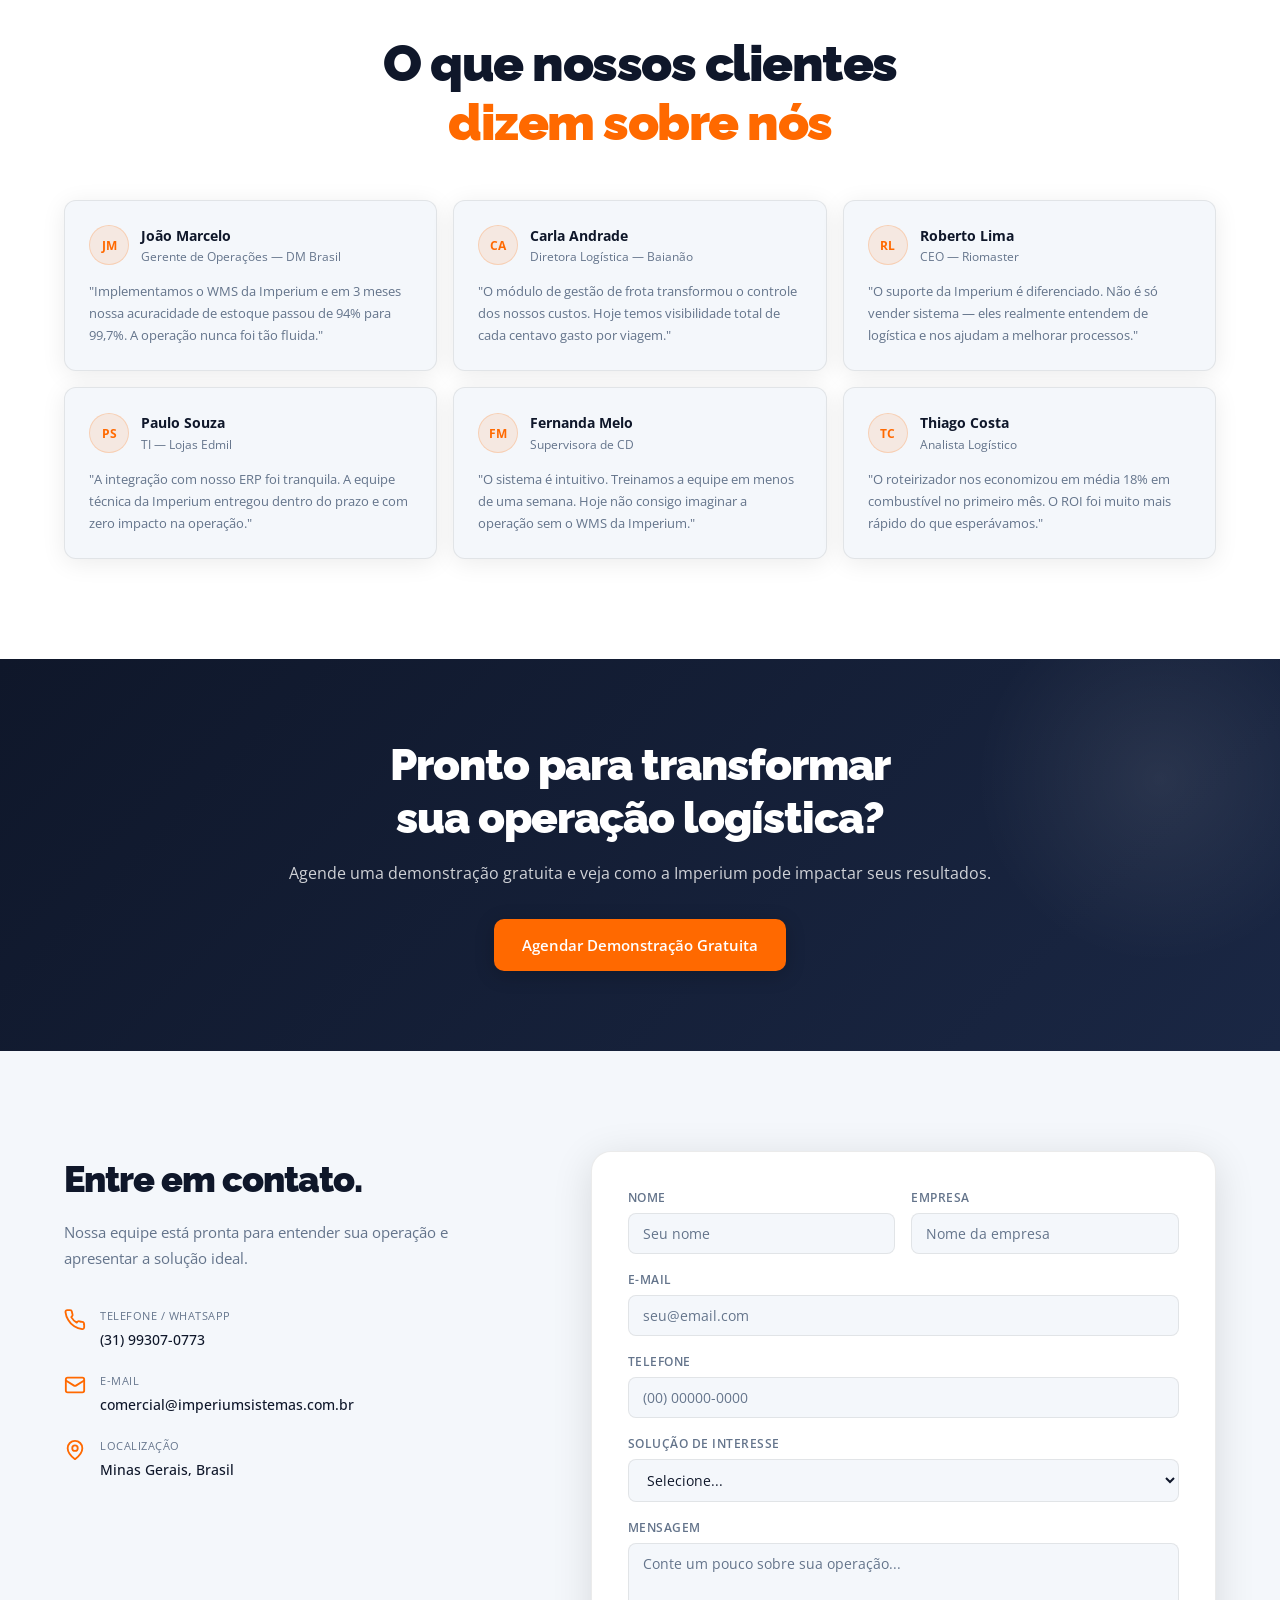
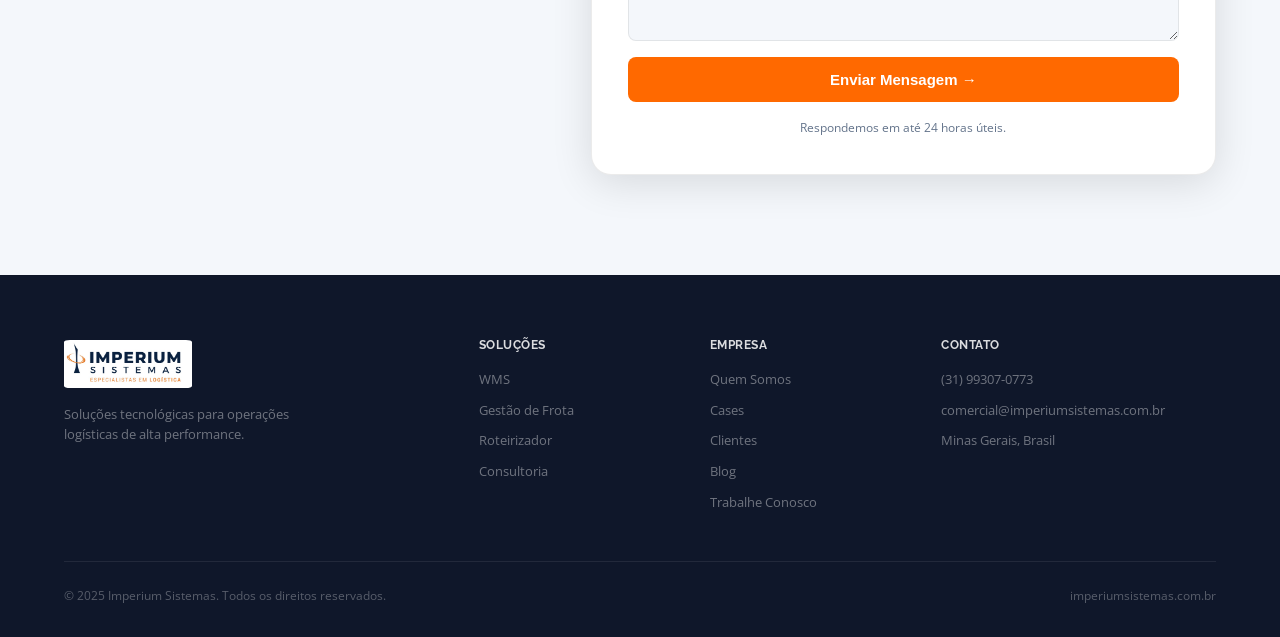
==== commit 251e3ae5: "fix: corrige erros encontrados na varredura - Adiciona name/value ao select do formulário - Remove h" ====
--- a/index.html
+++ b/index.html
@@ -549,13 +549,13 @@
           </div>
           <div class="form-group">
             <label>Solução de interesse</label>
-            <select>
+            <select name="solucao">
               <option value="">Selecione...</option>
-              <option>WMS — Warehouse Management System</option>
-              <option>Gestão de Frota</option>
-              <option>Roteirizador</option>
-              <option>Consultoria Logística</option>
-              <option>Não sei ainda</option>
+              <option value="wms">WMS — Warehouse Management System</option>
+              <option value="frota">Gestão de Frota</option>
+              <option value="roteirizador">Roteirizador</option>
+              <option value="consultoria">Consultoria Logística</option>
+              <option value="outro">Não sei ainda</option>
             </select>
           </div>
           <div class="form-group">
@@ -598,7 +598,7 @@
           <h5>Contato</h5>
           <a href="tel:+5531993070773">(31) 99307-0773</a>
           <a href="mailto:comercial@imperiumsistemas.com.br">comercial@imperiumsistemas.com.br</a>
-          <a href="#">Minas Gerais, Brasil</a>
+          <span>Minas Gerais, Brasil</span>
         </div>
       </div>
       <div class="footer-bottom">
--- a/style.css
+++ b/style.css
@@ -782,7 +782,7 @@
 .footer-brand p { font-size: 13px; color: rgba(255,255,255,0.4); margin-top: 12px; line-height: 1.6; max-width: 240px; }
 .footer-links   { display: flex; flex-direction: column; gap: 10px; }
 .footer-links h5 { font-size: 12px; font-weight: 700; color: rgba(255,255,255,0.85); text-transform: uppercase; letter-spacing: 0.5px; margin-bottom: 4px; }
-.footer-links a  { font-size: 13px; color: rgba(255,255,255,0.4); transition: color 0.2s; }
+.footer-links a, .footer-links span { font-size: 13px; color: rgba(255,255,255,0.4); transition: color 0.2s; }
 .footer-links a:hover { color: #fff; }
 .footer-bottom {
   display: flex;
@@ -832,7 +832,7 @@
 
 /* ============ PÁGINAS DE SOLUÇÃO ============ */
 .sol-page-hero {
-  padding: 140px 0 80px;
+  padding: 180px 0 100px;
   background: linear-gradient(135deg, #0f172a 0%, #1a2744 100%);
   position: relative;
   overflow: hidden;
@@ -847,6 +847,7 @@
 }
 .sol-page-hero .container { position: relative; z-index: 1; }
 .sol-page-hero h1 {
+  font-family: 'Raleway', -apple-system, sans-serif;
   font-size: clamp(36px, 5vw, 64px);
   font-weight: 900;
   color: #fff;
@@ -854,19 +855,25 @@
   letter-spacing: -2px;
   margin-bottom: 20px;
 }
-.sol-page-hero .hero-sub { color: rgba(255,255,255,0.75); margin-bottom: 32px; }
+.sol-page-hero .hero-sub {
+  font-family: 'Open Sans', -apple-system, sans-serif;
+  color: rgba(255,255,255,0.75);
+  margin-bottom: 32px;
+}
 .sol-page-hero .sol-tag  { margin-bottom: 16px; }
 
 .back-link {
   display: inline-block;
-  color: rgba(255,255,255,0.5);
+  font-family: 'Open Sans', -apple-system, sans-serif;
+  color: rgba(255,255,255,0.6);
   font-size: 13px;
-  margin-bottom: 24px;
+  font-weight: 600;
+  margin-bottom: 28px;
   transition: color 0.2s;
 }
 .back-link:hover { color: var(--orange); }
 
-.sol-page-section { padding: 80px 0; }
+.sol-page-section { padding: 100px 0; }
 
 .sol-page-grid {
   display: grid;
@@ -875,6 +882,7 @@
   align-items: center;
 }
 .sol-page-grid h2 {
+  font-family: 'Raleway', -apple-system, sans-serif;
   font-size: clamp(28px, 3.5vw, 44px);
   font-weight: 900;
   color: var(--text);
@@ -883,6 +891,7 @@
   margin-bottom: 20px;
 }
 .sol-page-grid p {
+  font-family: 'Open Sans', -apple-system, sans-serif;
   font-size: 15px;
   color: var(--text-muted);
   line-height: 1.75;
@@ -913,35 +922,71 @@
   padding: 28px;
   box-shadow: var(--shadow);
   transition: border-color 0.2s, transform 0.2s, box-shadow 0.2s;
+  text-align: center;
 }
 .sol-module-card:hover { border-color: rgba(255,105,0,0.25); transform: translateY(-3px); box-shadow: var(--shadow-lg); }
-.sol-module-icon { font-size: 28px; margin-bottom: 12px; }
-.sol-module-card h4 { font-size: 15px; font-weight: 700; color: var(--text); margin-bottom: 8px; }
-.sol-module-card p  { font-size: 13px; color: var(--text-muted); line-height: 1.65; }
-
-.sol-dif-list { display: flex; flex-direction: column; gap: 24px; max-width: 800px; margin: 0 auto; }
+.sol-module-icon { font-size: 32px; margin-bottom: 14px; }
+.sol-module-card h4 {
+  font-family: 'Raleway', -apple-system, sans-serif;
+  font-size: 15px;
+  font-weight: 700;
+  color: var(--text);
+  margin-bottom: 8px;
+}
+.sol-module-card p {
+  font-family: 'Open Sans', -apple-system, sans-serif;
+  font-size: 13px;
+  color: var(--text-muted);
+  line-height: 1.65;
+}
+
+.sol-dif-list {
+  display: grid;
+  grid-template-columns: repeat(2, 1fr);
+  gap: 20px;
+  margin-top: 48px;
+}
 .sol-dif-item {
   display: flex;
-  gap: 20px;
-  align-items: flex-start;
-  padding: 24px;
+  flex-direction: column;
+  align-items: center;
+  text-align: center;
+  gap: 12px;
+  padding: 28px 24px;
   background: var(--bg2);
   border: 1px solid var(--border);
   border-radius: var(--radius);
   box-shadow: var(--shadow);
-}
+  transition: border-color 0.2s, transform 0.2s, box-shadow 0.2s;
+}
+.sol-dif-item:hover { border-color: rgba(255,105,0,0.25); transform: translateY(-3px); box-shadow: var(--shadow-lg); }
 .sol-dif-check {
-  font-size: 18px;
+  font-size: 22px;
   font-weight: 900;
   color: var(--orange);
-  flex-shrink: 0;
-  margin-top: 2px;
-}
-.sol-dif-item strong { display: block; font-size: 15px; color: var(--text); margin-bottom: 6px; }
-.sol-dif-item p { font-size: 13px; color: var(--text-muted); line-height: 1.65; margin: 0; }
+}
+.sol-dif-item strong {
+  font-family: 'Raleway', -apple-system, sans-serif;
+  display: block;
+  font-size: 15px;
+  color: var(--text);
+  margin-bottom: 4px;
+}
+.sol-dif-item p {
+  font-family: 'Open Sans', -apple-system, sans-serif;
+  font-size: 13px;
+  color: var(--text-muted);
+  line-height: 1.65;
+  margin: 0;
+}
+
+/* seção de módulos com fundo bg2 precisa de section-header centralizado */
+.sol-page-section .section-header { margin-bottom: 0; }
 
 @media (max-width: 768px) {
   .sol-page-grid    { grid-template-columns: 1fr; gap: 32px; }
   .sol-modules-grid { grid-template-columns: 1fr; }
+  .sol-dif-list     { grid-template-columns: 1fr; }
   .sol-page-hero h1 { letter-spacing: -1px; }
-}
+  .sol-page-hero    { padding: 160px 0 80px; }
+}
